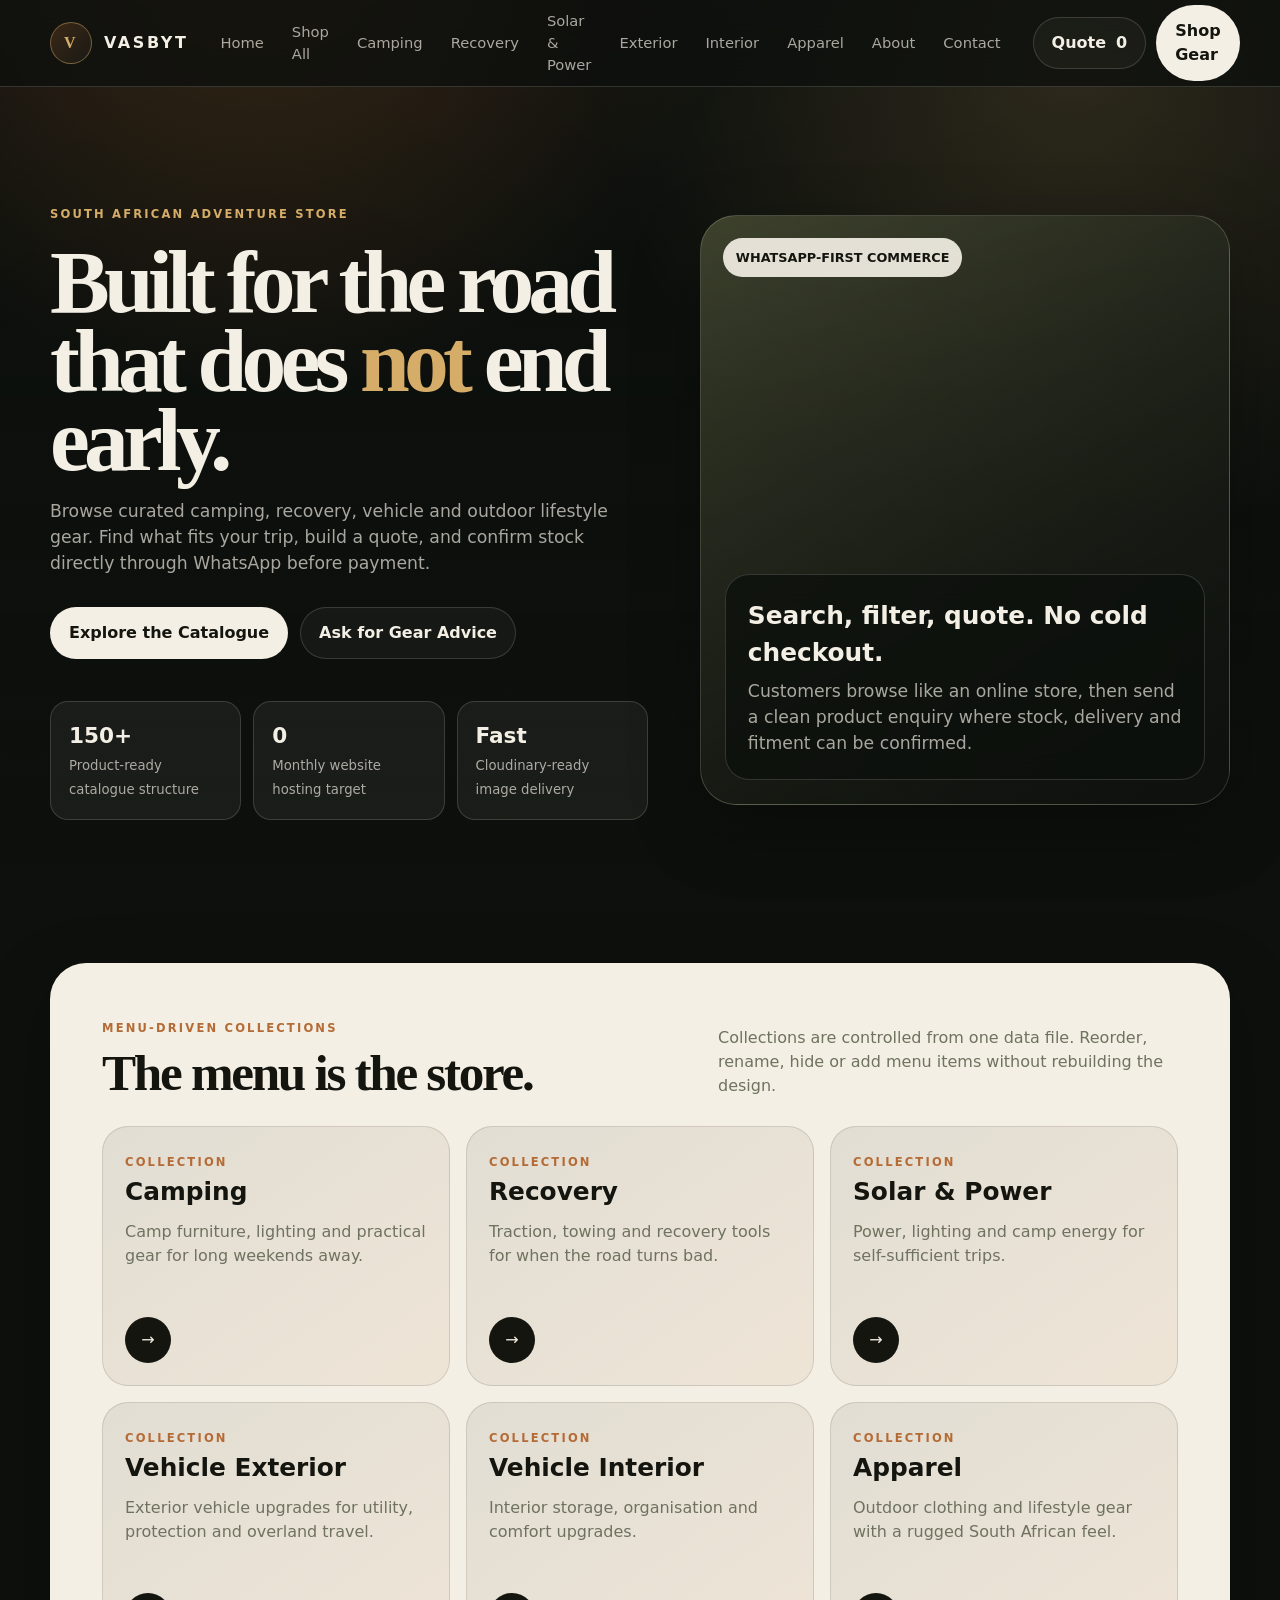
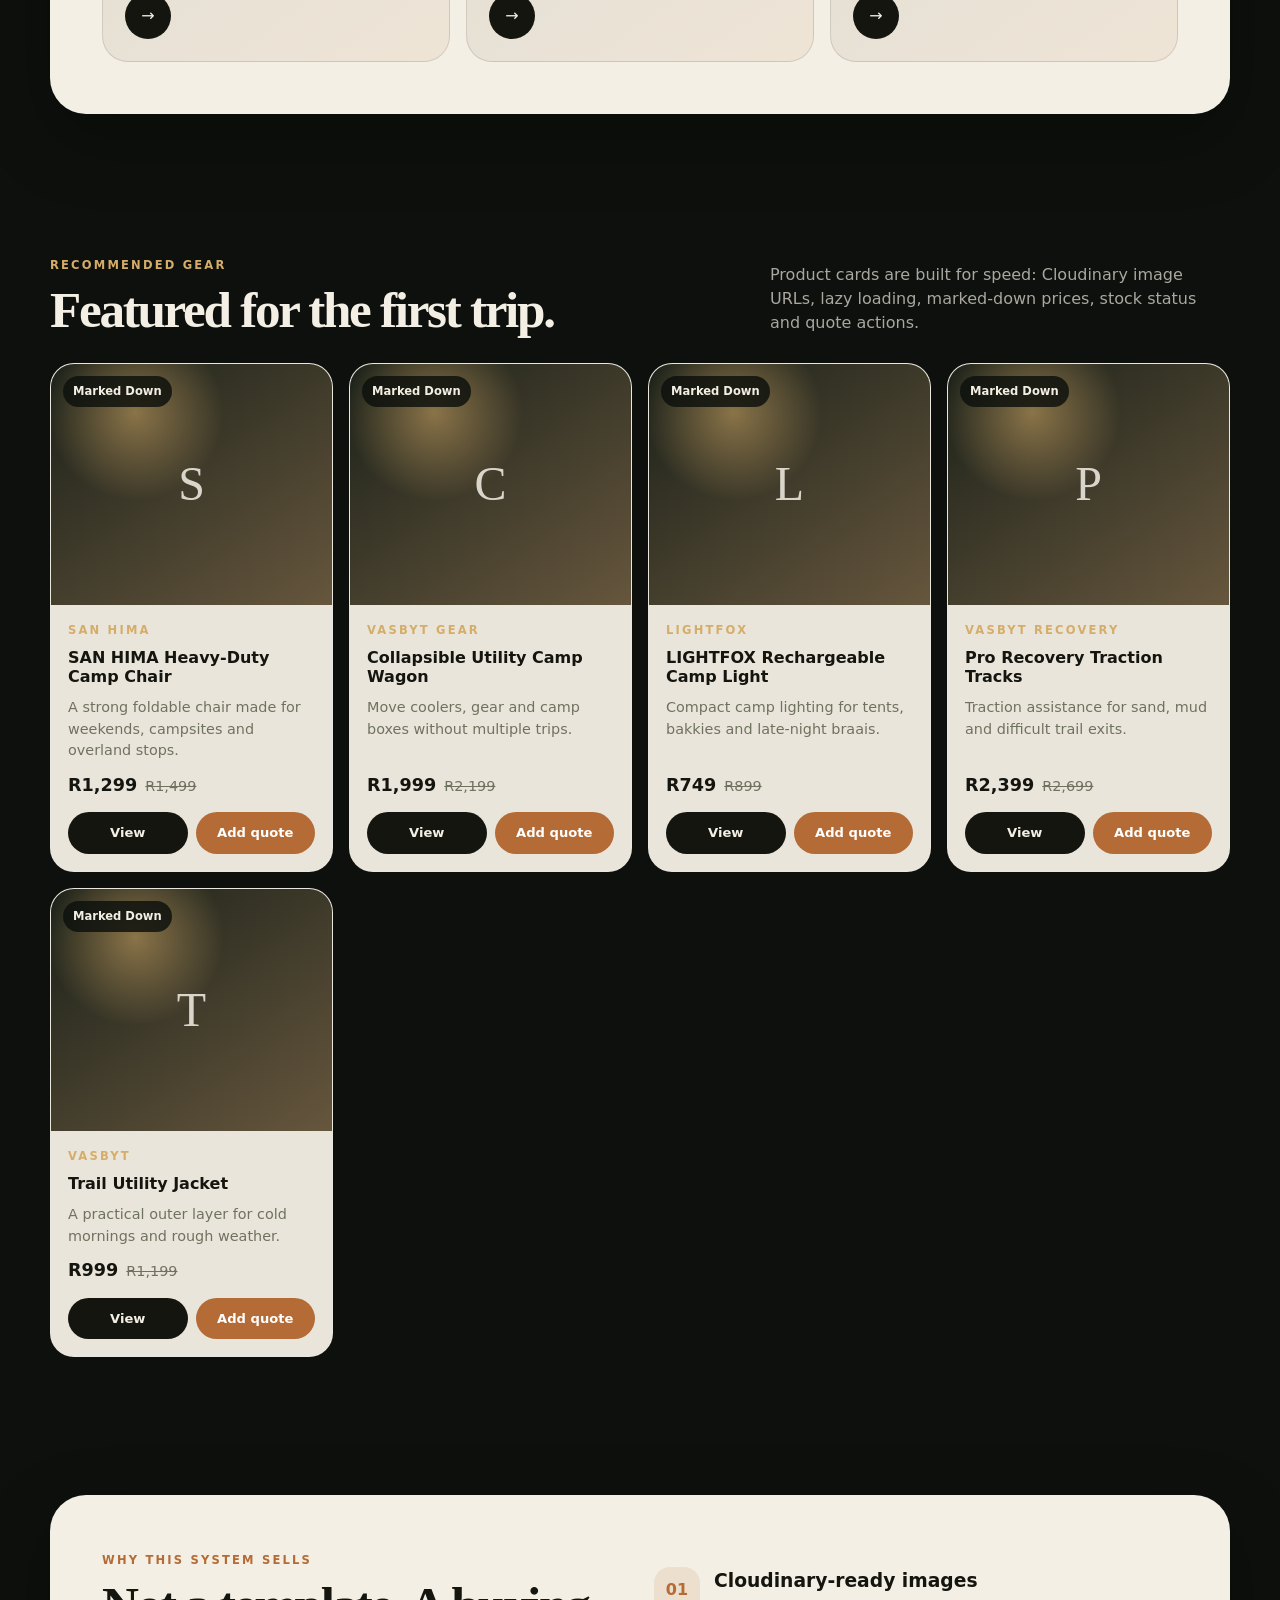
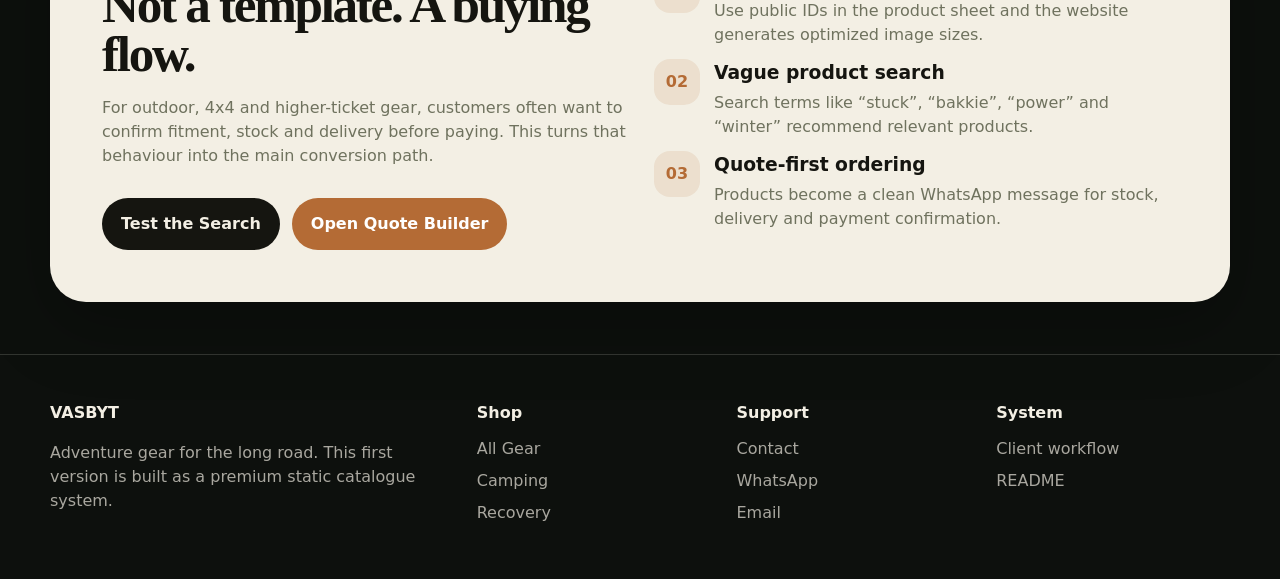
==== index.html @ 807853fa "Add files via upload" ====
<!doctype html>
<html lang="en">
<head>
  <meta charset="utf-8">
  <meta name="viewport" content="width=device-width, initial-scale=1">
  <title>VASBYT | Adventure Gear for the Long Road</title>
  <meta name="description" content="A premium WhatsApp-first outdoor and adventure product catalogue for camping, 4x4, recovery, power and apparel gear.">
  <link rel="preconnect" href="https://images.unsplash.com">
  <link rel="stylesheet" href="assets/css/styles.css">
  <script defer src="data/store-data.js"></script>
  <script defer src="assets/js/app.js"></script>
</head>
<body>
  <header class="site-header">
    <div class="container navbar">
      <a class="brand-lockup" href="index.html"><span class="brand-mark">V</span><span data-brand>VASBYT</span></a>
      <nav class="nav-links" data-nav></nav>
      <div class="header-actions">
        <button class="btn btn-ghost" data-open-quote>Quote <span data-quote-count>0</span></button>
        <a class="btn btn-primary" href="shop.html">Shop Gear</a>
        <button class="mobile-toggle" data-mobile-toggle>Menu</button>
      </div>
    </div>
  </header>

  <main>
    <section class="hero">
      <div class="container hero-grid">
        <div>
          <span class="eyebrow">South African Adventure Store</span>
          <h1>Built for the road that does <span>not</span> end early.</h1>
          <p>Browse curated camping, recovery, vehicle and outdoor lifestyle gear. Find what fits your trip, build a quote, and confirm stock directly through WhatsApp before payment.</p>
          <div class="hero-actions">
            <a class="btn btn-primary" href="shop.html">Explore the Catalogue</a>
            <a class="btn btn-ghost" data-whatsapp="Hi Vasbyt, I need help finding the right gear for my setup.">Ask for Gear Advice</a>
          </div>
          <div class="hero-stats">
            <div class="stat"><strong>150+</strong><span>Product-ready catalogue structure</span></div>
            <div class="stat"><strong>0</strong><span>Monthly website hosting target</span></div>
            <div class="stat"><strong>Fast</strong><span>Cloudinary-ready image delivery</span></div>
          </div>
        </div>
        <aside class="hero-card" aria-label="Outdoor brand feature card">
          <span class="floating-label">WHATSAPP-FIRST COMMERCE</span>
          <div class="hero-card-content">
            <h3>Search, filter, quote. No cold checkout.</h3>
            <p>Customers browse like an online store, then send a clean product enquiry where stock, delivery and fitment can be confirmed.</p>
          </div>
        </aside>
      </div>
    </section>

    <section class="section-tight">
      <div class="container panel">
        <div class="section-heading">
          <div>
            <span class="eyebrow">Menu-driven collections</span>
            <h2>The menu is the store.</h2>
          </div>
          <p>Collections are controlled from one data file. Reorder, rename, hide or add menu items without rebuilding the design.</p>
        </div>
        <div class="collection-grid" data-collections></div>
      </div>
    </section>

    <section class="section">
      <div class="container">
        <div class="section-heading">
          <div>
            <span class="eyebrow">Recommended Gear</span>
            <h2>Featured for the first trip.</h2>
          </div>
          <p>Product cards are built for speed: Cloudinary image URLs, lazy loading, marked-down prices, stock status and quote actions.</p>
        </div>
        <div class="product-grid" data-featured></div>
      </div>
    </section>

    <section class="section-tight">
      <div class="container panel">
        <div class="split">
          <div>
            <span class="eyebrow">Why this system sells</span>
            <div class="section-heading" style="display:block;margin-bottom:18px;">
              <h2>Not a template. A buying flow.</h2>
            </div>
            <p class="kicker">For outdoor, 4x4 and higher-ticket gear, customers often want to confirm fitment, stock and delivery before paying. This turns that behaviour into the main conversion path.</p>
            <div class="hero-actions">
              <a class="btn btn-dark" href="shop.html">Test the Search</a>
              <button class="btn btn-accent" data-open-quote>Open Quote Builder</button>
            </div>
          </div>
          <div class="feature-list">
            <div class="feature"><div class="feature-icon">01</div><div><h3>Cloudinary-ready images</h3><p>Use public IDs in the product sheet and the website generates optimized image sizes.</p></div></div>
            <div class="feature"><div class="feature-icon">02</div><div><h3>Vague product search</h3><p>Search terms like “stuck”, “bakkie”, “power” and “winter” recommend relevant products.</p></div></div>
            <div class="feature"><div class="feature-icon">03</div><div><h3>Quote-first ordering</h3><p>Products become a clean WhatsApp message for stock, delivery and payment confirmation.</p></div></div>
          </div>
        </div>
      </div>
    </section>
  </main>

  <footer class="footer">
    <div class="container footer-grid">
      <div><h4 data-brand>VASBYT</h4><p>Adventure gear for the long road. This first version is built as a premium static catalogue system.</p></div>
      <div><h4>Shop</h4><a href="shop.html">All Gear</a><a href="shop.html?collection=camping">Camping</a><a href="shop.html?collection=recovery">Recovery</a></div>
      <div><h4>Support</h4><a href="contact.html">Contact</a><a data-whatsapp="Hi Vasbyt, I need help with an order.">WhatsApp</a><a data-email>Email</a></div>
      <div><h4>System</h4><a href="docs/client-workflow.md">Client workflow</a><a href="README.md">README</a></div>
    </div>
  </footer>

  <aside class="drawer" data-drawer>
    <div class="drawer-panel">
      <div class="drawer-head"><h2>Quote Builder</h2><button class="drawer-close" data-close-quote>×</button></div>
      <p style="color: var(--muted);">Add products, then send one clean WhatsApp enquiry.</p>
      <div class="quote-items" data-quote-items></div>
      <a class="btn btn-dark" data-whatsapp-quote target="_blank" rel="noopener">Send WhatsApp Quote</a>
    </div>
  </aside>
</body>
</html>
---- assets/css/styles.css ----
:root {
  --bg: #0d100d;
  --bg-soft: #151913;
  --panel: #f3efe4;
  --panel-2: #e6ddcc;
  --ink: #151510;
  --muted: #6f725e;
  --line: rgba(243,239,228,.16);
  --line-dark: rgba(21,21,16,.12);
  --text: #f3efe4;
  --text-muted: rgba(243,239,228,.68);
  --accent: #b46b35;
  --accent-2: #d6ad68;
  --forest: #283326;
  --olive: #5d6242;
  --danger: #9b3f2d;
  --radius: 22px;
  --radius-sm: 14px;
  --shadow: 0 24px 70px rgba(0,0,0,.28);
  --max: 1180px;
  --sans: Inter, ui-sans-serif, system-ui, -apple-system, BlinkMacSystemFont, 'Segoe UI', sans-serif;
  --serif: Georgia, 'Times New Roman', serif;
}

* { box-sizing: border-box; }
html { scroll-behavior: smooth; }
body {
  margin: 0;
  background: var(--bg);
  color: var(--text);
  font-family: var(--sans);
  line-height: 1.5;
  overflow-x: hidden;
}
body::before {
  content: '';
  position: fixed;
  inset: 0;
  pointer-events: none;
  background:
    radial-gradient(circle at 20% -10%, rgba(180,107,53,.28), transparent 34%),
    radial-gradient(circle at 84% 8%, rgba(214,173,104,.16), transparent 35%),
    linear-gradient(180deg, rgba(13,16,13,.4), rgba(13,16,13,.92));
  z-index: -2;
}
body::after {
  content: '';
  position: fixed;
  inset: 0;
  pointer-events: none;
  opacity: .18;
  background-image: linear-gradient(rgba(255,255,255,.03) 1px, transparent 1px), linear-gradient(90deg, rgba(255,255,255,.03) 1px, transparent 1px);
  background-size: 42px 42px;
  z-index: -1;
}

a { color: inherit; text-decoration: none; }
img { max-width: 100%; display: block; }
button, input, select, textarea { font: inherit; }

.container { width: min(var(--max), calc(100% - 40px)); margin-inline: auto; }
.eyebrow { color: var(--accent-2); text-transform: uppercase; letter-spacing: .19em; font-size: .72rem; font-weight: 750; }
.kicker { color: var(--text-muted); max-width: 680px; }
.section { padding: 86px 0; }
.section-tight { padding: 52px 0; }

.site-header {
  position: sticky;
  top: 0;
  z-index: 80;
  backdrop-filter: blur(18px);
  background: rgba(13,16,13,.78);
  border-bottom: 1px solid var(--line);
}
.navbar { min-height: 76px; display: flex; align-items: center; justify-content: space-between; gap: 20px; }
.brand-lockup { display: flex; align-items: center; gap: 12px; font-weight: 900; letter-spacing: .16em; }
.brand-mark { width: 42px; height: 42px; border: 1px solid rgba(214,173,104,.45); border-radius: 50%; display: grid; place-items: center; color: var(--accent-2); background: linear-gradient(135deg, rgba(180,107,53,.25), rgba(243,239,228,.04)); font-family: var(--serif); }
.nav-links { display: flex; align-items: center; gap: 4px; }
.nav-links a { color: var(--text-muted); padding: 10px 12px; border-radius: 999px; font-size: .92rem; }
.nav-links a:hover, .nav-links a.active { color: var(--text); background: rgba(243,239,228,.08); }
.header-actions { display: flex; align-items: center; gap: 10px; }
.mobile-toggle { display: none; border: 1px solid var(--line); color: var(--text); background: transparent; border-radius: 12px; padding: 10px 12px; }

.btn { display: inline-flex; align-items: center; justify-content: center; gap: 10px; border: 1px solid transparent; border-radius: 999px; padding: 13px 18px; font-weight: 800; cursor: pointer; transition: transform .2s ease, background .2s ease, border-color .2s ease; }
.btn:hover { transform: translateY(-1px); }
.btn-primary { background: var(--panel); color: var(--ink); }
.btn-ghost { border-color: var(--line); color: var(--text); background: rgba(243,239,228,.04); }
.btn-accent { background: var(--accent); color: #fff; }
.btn-dark { background: var(--ink); color: var(--panel); }

.hero { min-height: calc(100vh - 76px); display: grid; align-items: center; padding: 74px 0 52px; }
.hero-grid { display: grid; grid-template-columns: minmax(0, 1.06fr) minmax(320px, .94fr); gap: 52px; align-items: center; }
.hero h1 { font-family: var(--serif); font-size: clamp(3.2rem, 7vw, 7.4rem); line-height: .88; letter-spacing: -.065em; margin: 18px 0 20px; max-width: 820px; }
.hero h1 span { color: var(--accent-2); }
.hero p { color: var(--text-muted); max-width: 620px; font-size: 1.08rem; }
.hero-actions { display: flex; flex-wrap: wrap; gap: 12px; margin-top: 30px; }
.hero-stats { display: grid; grid-template-columns: repeat(3, 1fr); gap: 12px; margin-top: 42px; max-width: 650px; }
.stat { border: 1px solid var(--line); border-radius: 18px; padding: 18px; background: rgba(243,239,228,.055); }
.stat strong { display: block; font-size: 1.35rem; }
.stat span { color: var(--text-muted); font-size: .83rem; }

.hero-card { position: relative; min-height: 590px; border-radius: 36px; overflow: hidden; border: 1px solid var(--line); box-shadow: var(--shadow); background: linear-gradient(135deg, rgba(93,98,66,.65), rgba(21,25,19,.85)); }
.hero-card::before { content: ''; position: absolute; inset: 0; background: linear-gradient(160deg, rgba(13,16,13,.1), rgba(13,16,13,.92)), url('https://images.unsplash.com/photo-1500530855697-b586d89ba3ee?auto=format&fit=crop&w=1400&q=80') center/cover; opacity: .9; }
.hero-card-content { position: absolute; inset: auto 24px 24px; background: rgba(13,16,13,.76); border: 1px solid var(--line); backdrop-filter: blur(14px); border-radius: 24px; padding: 22px; }
.hero-card-content h3 { margin: 0 0 8px; font-size: 1.55rem; }
.hero-card-content p { margin: 0; color: var(--text-muted); }
.floating-label { position: absolute; top: 22px; left: 22px; z-index: 1; background: rgba(243,239,228,.92); color: var(--ink); border-radius: 999px; padding: 10px 13px; font-size: .8rem; font-weight: 900; }

.panel { background: var(--panel); color: var(--ink); border-radius: 36px; padding: clamp(24px, 5vw, 52px); box-shadow: var(--shadow); }
.panel .eyebrow { color: var(--accent); }
.panel .kicker { color: var(--muted); }

.section-heading { display: flex; justify-content: space-between; gap: 30px; align-items: end; margin-bottom: 28px; }
.section-heading h2 { font-family: var(--serif); font-size: clamp(2.2rem, 4vw, 4.3rem); line-height: .95; letter-spacing: -.045em; margin: 10px 0 0; }
.section-heading p { margin: 0; max-width: 460px; color: var(--text-muted); }
.panel .section-heading p { color: var(--muted); }

.collection-grid { display: grid; grid-template-columns: repeat(3, 1fr); gap: 16px; }
.collection-card { min-height: 260px; position: relative; overflow: hidden; border-radius: 26px; border: 1px solid var(--line-dark); padding: 22px; display: flex; flex-direction: column; justify-content: space-between; background: linear-gradient(145deg, rgba(21,21,16,.08), rgba(180,107,53,.08)); }
.collection-card h3 { margin: 0; font-size: 1.55rem; }
.collection-card p { color: var(--muted); margin: 10px 0 0; }
.collection-card .arrow { width: 46px; height: 46px; display: grid; place-items: center; border-radius: 50%; background: var(--ink); color: var(--panel); }

.search-shell { border: 1px solid var(--line); border-radius: 32px; padding: 18px; background: rgba(243,239,228,.06); }
.search-row { display: grid; grid-template-columns: 1fr auto auto; gap: 12px; }
.search-input { width: 100%; border: 1px solid var(--line); background: rgba(13,16,13,.74); color: var(--text); border-radius: 18px; padding: 16px 18px; outline: none; }
.search-input::placeholder { color: rgba(243,239,228,.43); }
.filter-select { border: 1px solid var(--line); background: rgba(13,16,13,.74); color: var(--text); border-radius: 18px; padding: 0 16px; min-width: 170px; }
.search-meta { margin: 12px 4px 0; color: var(--text-muted); font-size: .92rem; }
.chip-row { display: flex; flex-wrap: wrap; gap: 8px; margin-top: 16px; }
.chip { border: 1px solid var(--line); background: rgba(243,239,228,.05); color: var(--text-muted); border-radius: 999px; padding: 9px 12px; cursor: pointer; }
.chip.active, .chip:hover { color: var(--text); background: rgba(180,107,53,.28); border-color: rgba(180,107,53,.5); }

.product-grid { display: grid; grid-template-columns: repeat(4, 1fr); gap: 16px; }
.product-card { background: rgba(243,239,228,.96); color: var(--ink); border-radius: 24px; overflow: hidden; display: flex; flex-direction: column; min-height: 100%; border: 1px solid rgba(255,255,255,.08); }
.product-media { aspect-ratio: 1 / .86; background: linear-gradient(135deg, #302d23, #8b7a54); position: relative; overflow: hidden; }
.product-media img { width: 100%; height: 100%; object-fit: cover; transition: transform .35s ease; }
.product-card:hover .product-media img { transform: scale(1.04); }
.placeholder-art { width: 100%; height: 100%; display: grid; place-items: center; background: radial-gradient(circle at 30% 20%, rgba(214,173,104,.55), transparent 32%), linear-gradient(145deg, #1b2119, #66563d); color: rgba(243,239,228,.86); font-family: var(--serif); font-size: 3rem; }
.badge { position: absolute; top: 12px; left: 12px; background: rgba(13,16,13,.83); color: var(--panel); border-radius: 999px; padding: 7px 10px; font-size: .72rem; font-weight: 850; }
.product-body { padding: 17px; display: flex; flex-direction: column; gap: 10px; flex: 1; }
.product-body h3 { margin: 0; font-size: 1rem; line-height: 1.18; }
.product-body p { margin: 0; color: var(--muted); font-size: .9rem; }
.price-row { display: flex; align-items: baseline; gap: 8px; margin-top: auto; }
.price { font-size: 1.1rem; font-weight: 900; }
.was { color: var(--muted); text-decoration: line-through; font-size: .9rem; }
.product-actions { display: grid; grid-template-columns: 1fr 1fr; gap: 8px; margin-top: 4px; }
.product-actions .btn { padding: 10px 11px; font-size: .82rem; }

.split { display: grid; grid-template-columns: 1fr 1fr; gap: 28px; align-items: center; }
.feature-list { display: grid; gap: 12px; }
.feature { display: grid; grid-template-columns: 46px 1fr; gap: 14px; align-items: start; }
.feature-icon { width: 46px; height: 46px; border-radius: 16px; display: grid; place-items: center; background: rgba(180,107,53,.12); color: var(--accent); font-weight: 900; }
.feature h3 { margin: 0 0 4px; }
.feature p { margin: 0; color: var(--muted); }

.page-hero { padding: 76px 0 36px; }
.page-hero h1 { font-family: var(--serif); font-size: clamp(3rem, 6vw, 6.4rem); line-height: .9; letter-spacing: -.055em; margin: 14px 0; }
.page-hero p { color: var(--text-muted); max-width: 720px; }

.contact-grid { display: grid; grid-template-columns: .9fr 1.1fr; gap: 18px; }
.contact-card { border: 1px solid var(--line-dark); border-radius: 24px; padding: 24px; background: rgba(21,21,16,.04); }
.form { display: grid; gap: 12px; }
.form input, .form textarea { width: 100%; border: 1px solid var(--line-dark); background: rgba(255,255,255,.4); border-radius: 16px; padding: 14px; color: var(--ink); outline: none; }
.form textarea { min-height: 150px; resize: vertical; }

.footer { padding: 46px 0; border-top: 1px solid var(--line); color: var(--text-muted); }
.footer-grid { display: grid; grid-template-columns: 1.2fr repeat(3, .7fr); gap: 26px; }
.footer h4 { color: var(--text); margin: 0 0 12px; }
.footer a { display: block; margin: 8px 0; color: var(--text-muted); }
.footer a:hover { color: var(--text); }

.drawer { position: fixed; inset: 0; background: rgba(0,0,0,.55); z-index: 120; display: none; }
.drawer.open { display: block; }
.drawer-panel { position: absolute; right: 0; top: 0; height: 100%; width: min(420px, 92vw); background: var(--panel); color: var(--ink); padding: 26px; overflow-y: auto; }
.drawer-head { display: flex; justify-content: space-between; align-items: center; gap: 16px; }
.drawer-close { border: 1px solid var(--line-dark); background: transparent; border-radius: 999px; width: 40px; height: 40px; cursor: pointer; }
.quote-items { display: grid; gap: 10px; margin: 20px 0; }
.quote-item { border: 1px solid var(--line-dark); border-radius: 16px; padding: 12px; display: flex; justify-content: space-between; gap: 12px; }
.quote-item button { border: none; background: transparent; color: var(--danger); cursor: pointer; }

.product-detail { display: grid; grid-template-columns: .9fr 1.1fr; gap: 28px; align-items: start; }
.product-detail-media { border-radius: 32px; overflow: hidden; background: linear-gradient(135deg, #1b2119, #8b7a54); min-height: 470px; }
.product-detail-media img, .product-detail-media .placeholder-art { width: 100%; height: 100%; min-height: 470px; object-fit: cover; }
.detail-box { background: var(--panel); color: var(--ink); border-radius: 32px; padding: 34px; }
.detail-box h1 { font-family: var(--serif); font-size: clamp(2.2rem, 4vw, 4.6rem); line-height: .95; letter-spacing: -.04em; margin: 8px 0 14px; }
.detail-box p { color: var(--muted); }
.detail-meta { display: grid; grid-template-columns: repeat(2, 1fr); gap: 10px; margin: 20px 0; }
.meta-card { border: 1px solid var(--line-dark); border-radius: 16px; padding: 14px; }
.meta-card span { display: block; color: var(--muted); font-size: .78rem; text-transform: uppercase; letter-spacing: .12em; }
.meta-card strong { display: block; margin-top: 3px; }

.empty-state { border: 1px solid var(--line); border-radius: 24px; padding: 28px; text-align: center; color: var(--text-muted); background: rgba(243,239,228,.05); }

@media (max-width: 980px) {
  .hero-grid, .split, .contact-grid, .product-detail { grid-template-columns: 1fr; }
  .hero-card { min-height: 420px; }
  .collection-grid { grid-template-columns: repeat(2, 1fr); }
  .product-grid { grid-template-columns: repeat(3, 1fr); }
  .nav-links { display: none; position: absolute; top: 76px; left: 0; right: 0; padding: 16px 20px 22px; background: rgba(13,16,13,.96); border-bottom: 1px solid var(--line); flex-direction: column; align-items: stretch; }
  .nav-links.open { display: flex; }
  .mobile-toggle { display: inline-flex; }
  .footer-grid { grid-template-columns: 1fr 1fr; }
}

@media (max-width: 680px) {
  .container { width: min(100% - 28px, var(--max)); }
  .section { padding: 56px 0; }
  .hero { padding-top: 42px; }
  .hero h1 { font-size: clamp(3.2rem, 17vw, 5rem); }
  .hero-stats { grid-template-columns: 1fr; }
  .collection-grid, .product-grid { grid-template-columns: 1fr; }
  .search-row { grid-template-columns: 1fr; }
  .filter-select { min-height: 52px; }
  .section-heading { display: block; }
  .footer-grid { grid-template-columns: 1fr; }
  .header-actions .btn { display: none; }
  .product-actions { grid-template-columns: 1fr; }
  .detail-meta { grid-template-columns: 1fr; }
}
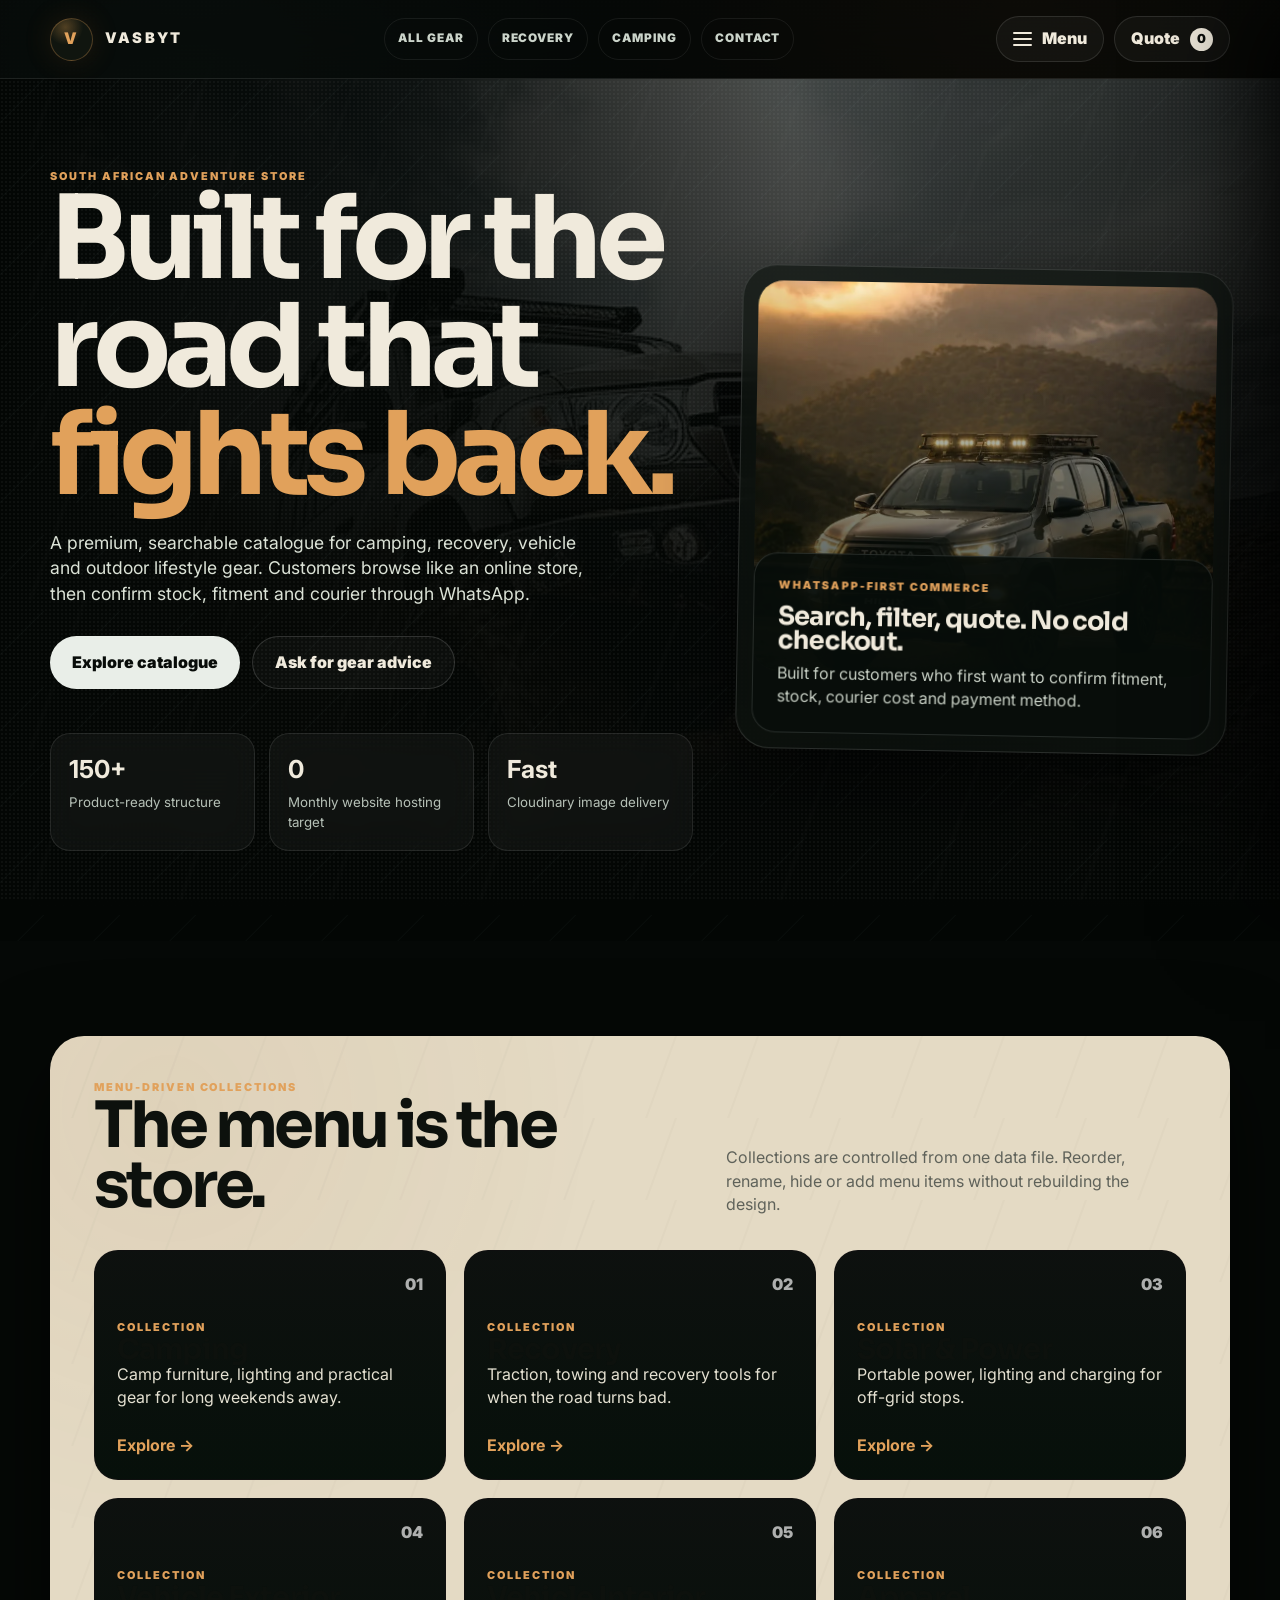
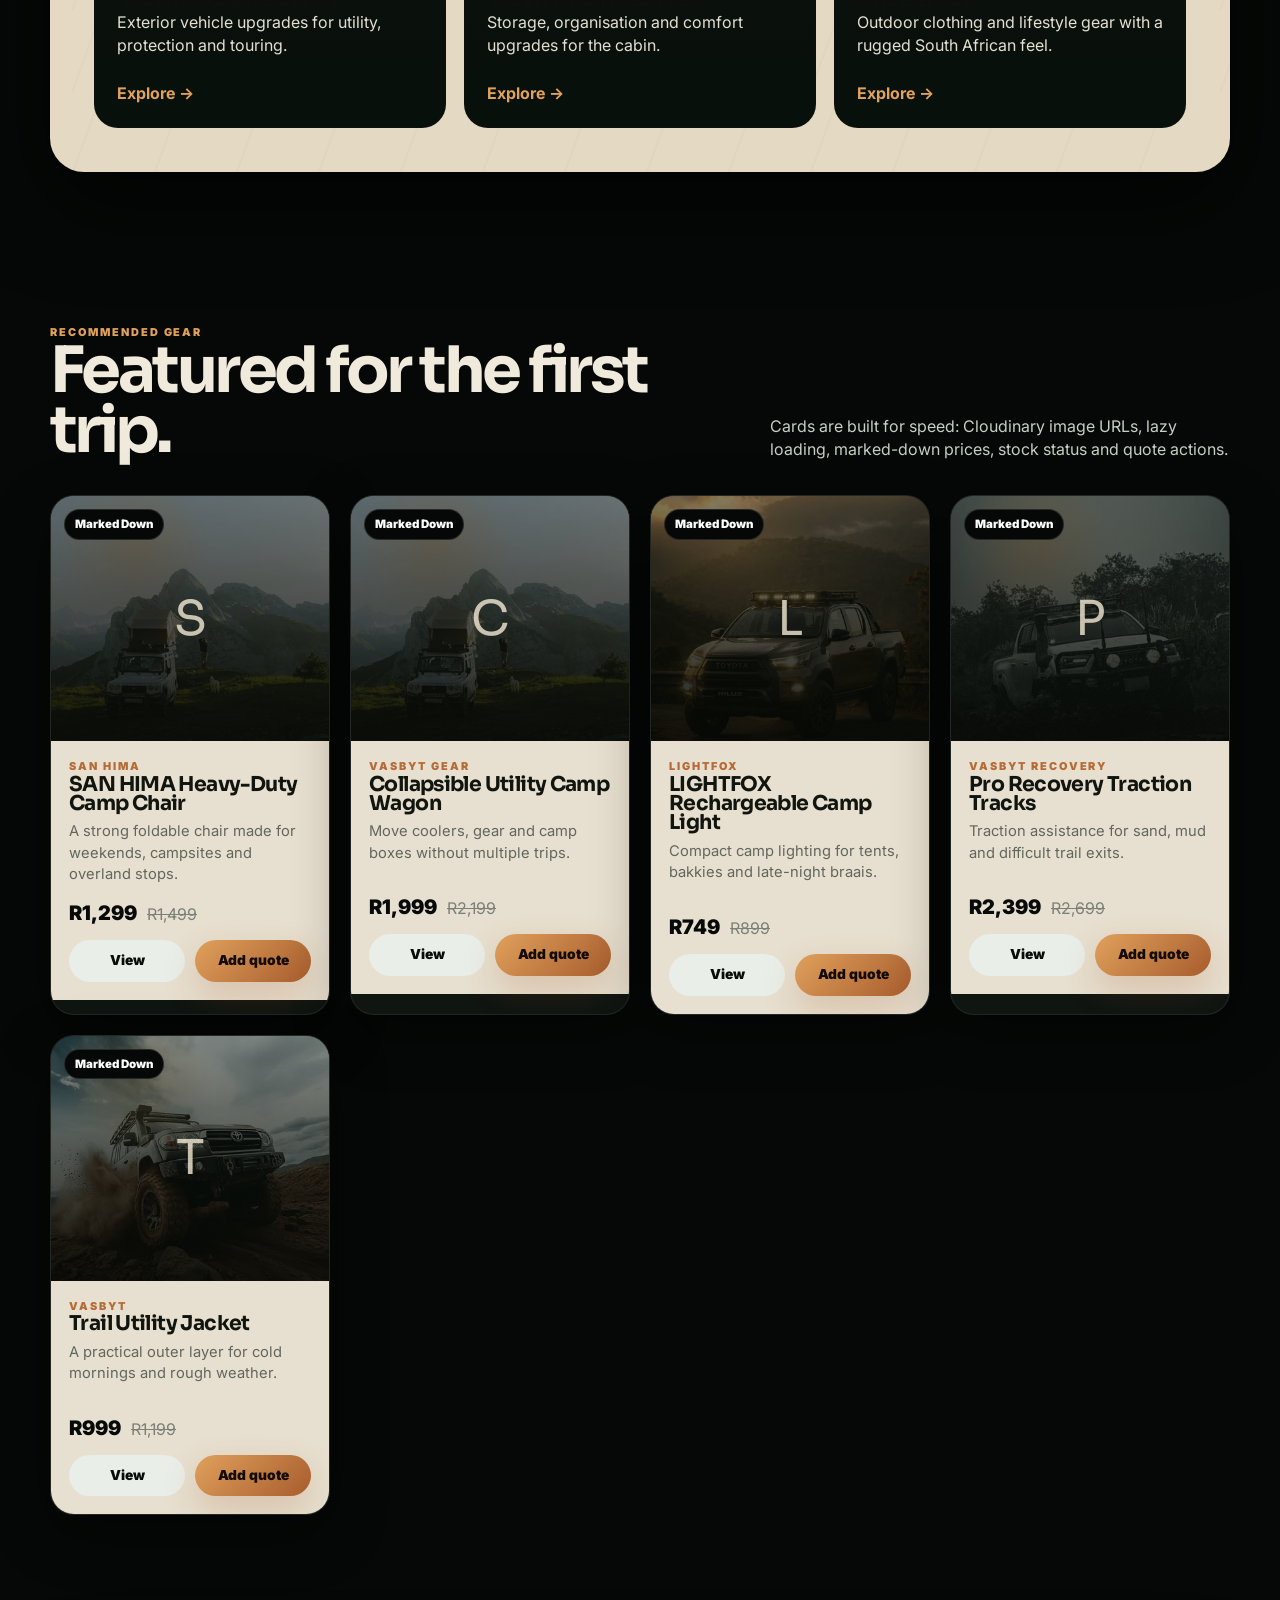
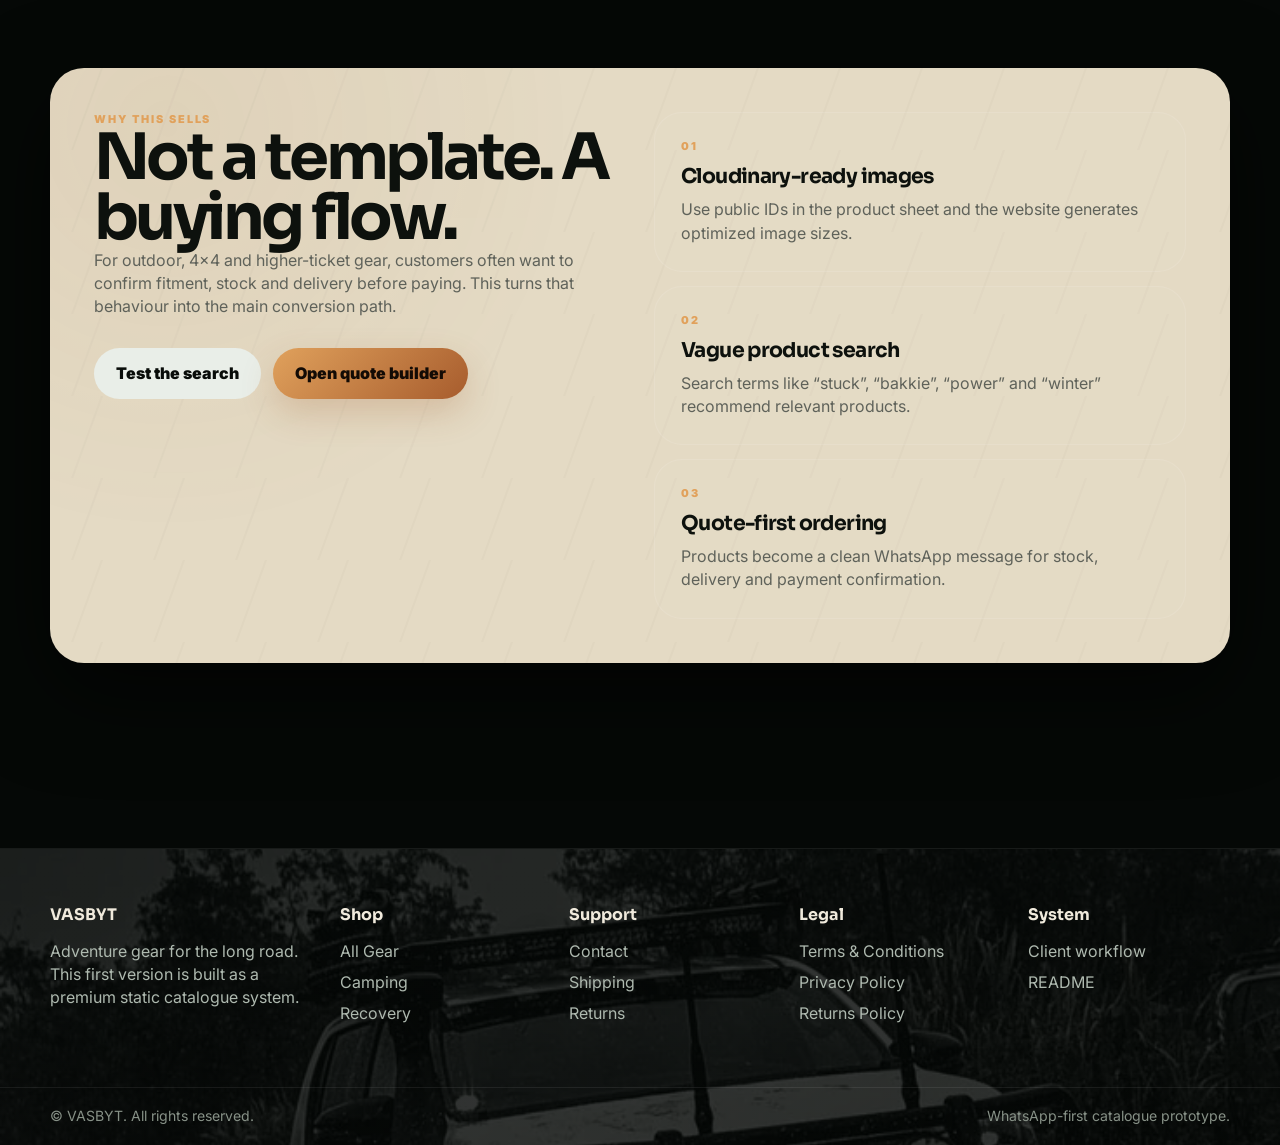
==== commit a9a879b7: "Add files via upload" ====
--- a/index.html
+++ b/index.html
@@ -1,121 +1,62 @@
 <!doctype html>
 <html lang="en">
 <head>
-  <meta charset="utf-8">
-  <meta name="viewport" content="width=device-width, initial-scale=1">
-  <title>VASBYT | Adventure Gear for the Long Road</title>
-  <meta name="description" content="A premium WhatsApp-first outdoor and adventure product catalogue for camping, 4x4, recovery, power and apparel gear.">
-  <link rel="preconnect" href="https://images.unsplash.com">
+  <meta charset="utf-8"><meta name="viewport" content="width=device-width, initial-scale=1">
+  <title>VASBYT | Premium Outdoor & 4x4 Gear</title>
+  <meta name="description" content="Premium WhatsApp-first outdoor and 4x4 product catalogue for Vasbyt.">
   <link rel="stylesheet" href="assets/css/styles.css">
-  <script defer src="data/store-data.js"></script>
-  <script defer src="assets/js/app.js"></script>
 </head>
 <body>
-  <header class="site-header">
-    <div class="container navbar">
-      <a class="brand-lockup" href="index.html"><span class="brand-mark">V</span><span data-brand>VASBYT</span></a>
-      <nav class="nav-links" data-nav></nav>
-      <div class="header-actions">
-        <button class="btn btn-ghost" data-open-quote>Quote <span data-quote-count>0</span></button>
-        <a class="btn btn-primary" href="shop.html">Shop Gear</a>
-        <button class="mobile-toggle" data-mobile-toggle>Menu</button>
-      </div>
+  <header class="topbar">
+    <div class="container nav-shell">
+      <a class="brand" href="index.html"><span class="brand-mark">V</span><span>VASBYT</span></a>
+      <nav class="top-mini" aria-label="Quick links"><a href="shop.html">All Gear</a><a href="shop.html?collection=recovery">Recovery</a><a href="shop.html?collection=camping">Camping</a><a href="contact.html">Contact</a></nav>
+      <div class="nav-actions"><button class="menu-trigger" data-menu-toggle aria-expanded="false"><span class="hamb"><i></i><i></i><i></i></span> Menu</button><button class="quote-pill" data-open-quote>Quote <span class="quote-dot" data-quote-count>0</span></button></div>
     </div>
   </header>
+  <div class="menu-overlay"></div><aside class="menu-drawer" data-menu-drawer></aside><div class="quote-modal" data-quote-modal></div>
 
   <main>
     <section class="hero">
-      <div class="container hero-grid">
-        <div>
-          <span class="eyebrow">South African Adventure Store</span>
-          <h1>Built for the road that does <span>not</span> end early.</h1>
-          <p>Browse curated camping, recovery, vehicle and outdoor lifestyle gear. Find what fits your trip, build a quote, and confirm stock directly through WhatsApp before payment.</p>
-          <div class="hero-actions">
-            <a class="btn btn-primary" href="shop.html">Explore the Catalogue</a>
-            <a class="btn btn-ghost" data-whatsapp="Hi Vasbyt, I need help finding the right gear for my setup.">Ask for Gear Advice</a>
-          </div>
-          <div class="hero-stats">
-            <div class="stat"><strong>150+</strong><span>Product-ready catalogue structure</span></div>
-            <div class="stat"><strong>0</strong><span>Monthly website hosting target</span></div>
-            <div class="stat"><strong>Fast</strong><span>Cloudinary-ready image delivery</span></div>
-          </div>
+      <div class="hero-bg" data-hero-bg></div>
+      <div class="container hero-inner">
+        <div class="hero-copy">
+          <span class="micro">South African adventure store</span>
+          <h1>Built for the road that <span class="accent">fights back.</span></h1>
+          <p class="lead">A premium, searchable catalogue for camping, recovery, vehicle and outdoor lifestyle gear. Customers browse like an online store, then confirm stock, fitment and courier through WhatsApp.</p>
+          <div class="hero-actions"><a class="btn btn-steel" href="shop.html">Explore catalogue</a><a class="btn btn-ghost" href="contact.html">Ask for gear advice</a></div>
+          <div class="stat-row"><div class="stat"><b>150+</b><small>Product-ready structure</small></div><div class="stat"><b>0</b><small>Monthly website hosting target</small></div><div class="stat"><b>Fast</b><small>Cloudinary image delivery</small></div></div>
         </div>
-        <aside class="hero-card" aria-label="Outdoor brand feature card">
-          <span class="floating-label">WHATSAPP-FIRST COMMERCE</span>
-          <div class="hero-card-content">
-            <h3>Search, filter, quote. No cold checkout.</h3>
-            <p>Customers browse like an online store, then send a clean product enquiry where stock, delivery and fitment can be confirmed.</p>
-          </div>
-        </aside>
-      </div>
-    </section>
-
-    <section class="section-tight">
-      <div class="container panel">
-        <div class="section-heading">
-          <div>
-            <span class="eyebrow">Menu-driven collections</span>
-            <h2>The menu is the store.</h2>
-          </div>
-          <p>Collections are controlled from one data file. Reorder, rename, hide or add menu items without rebuilding the design.</p>
+        <div class="tech-card">
+          <div class="tech-image" data-alt-bg><span class="scanner"></span></div>
+          <div class="tech-panel"><span class="micro">WhatsApp-first commerce</span><h3>Search, filter, quote. No cold checkout.</h3><p>Built for customers who first want to confirm fitment, stock, courier cost and payment method.</p></div>
         </div>
-        <div class="collection-grid" data-collections></div>
       </div>
     </section>
 
     <section class="section">
+      <div class="container surface">
+        <div class="split-head"><div><span class="micro">Menu-driven collections</span><h2>The menu is the store.</h2></div><p>Collections are controlled from one data file. Reorder, rename, hide or add menu items without rebuilding the design.</p></div>
+        <div class="terrain-grid" data-collections></div>
+      </div>
+    </section>
+
+    <section class="section tight">
       <div class="container">
-        <div class="section-heading">
-          <div>
-            <span class="eyebrow">Recommended Gear</span>
-            <h2>Featured for the first trip.</h2>
-          </div>
-          <p>Product cards are built for speed: Cloudinary image URLs, lazy loading, marked-down prices, stock status and quote actions.</p>
-        </div>
+        <div class="split-head"><div><span class="micro">Recommended gear</span><h2>Featured for the first trip.</h2></div><p>Cards are built for speed: Cloudinary image URLs, lazy loading, marked-down prices, stock status and quote actions.</p></div>
         <div class="product-grid" data-featured></div>
       </div>
     </section>
 
-    <section class="section-tight">
-      <div class="container panel">
-        <div class="split">
-          <div>
-            <span class="eyebrow">Why this system sells</span>
-            <div class="section-heading" style="display:block;margin-bottom:18px;">
-              <h2>Not a template. A buying flow.</h2>
-            </div>
-            <p class="kicker">For outdoor, 4x4 and higher-ticket gear, customers often want to confirm fitment, stock and delivery before paying. This turns that behaviour into the main conversion path.</p>
-            <div class="hero-actions">
-              <a class="btn btn-dark" href="shop.html">Test the Search</a>
-              <button class="btn btn-accent" data-open-quote>Open Quote Builder</button>
-            </div>
-          </div>
-          <div class="feature-list">
-            <div class="feature"><div class="feature-icon">01</div><div><h3>Cloudinary-ready images</h3><p>Use public IDs in the product sheet and the website generates optimized image sizes.</p></div></div>
-            <div class="feature"><div class="feature-icon">02</div><div><h3>Vague product search</h3><p>Search terms like “stuck”, “bakkie”, “power” and “winter” recommend relevant products.</p></div></div>
-            <div class="feature"><div class="feature-icon">03</div><div><h3>Quote-first ordering</h3><p>Products become a clean WhatsApp message for stock, delivery and payment confirmation.</p></div></div>
-          </div>
-        </div>
+    <section class="section">
+      <div class="container surface grid-2">
+        <div><span class="micro">Why this sells</span><h2>Not a template. A buying flow.</h2><p>For outdoor, 4x4 and higher-ticket gear, customers often want to confirm fitment, stock and delivery before paying. This turns that behaviour into the main conversion path.</p><div class="hero-actions"><a class="btn btn-steel" href="shop.html">Test the search</a><button class="btn btn-copper" data-open-quote>Open quote builder</button></div></div>
+        <div class="grid-1"><div class="info-card"><span class="micro">01</span><h3>Cloudinary-ready images</h3><p>Use public IDs in the product sheet and the website generates optimized image sizes.</p></div><div class="info-card"><span class="micro">02</span><h3>Vague product search</h3><p>Search terms like “stuck”, “bakkie”, “power” and “winter” recommend relevant products.</p></div><div class="info-card"><span class="micro">03</span><h3>Quote-first ordering</h3><p>Products become a clean WhatsApp message for stock, delivery and payment confirmation.</p></div></div>
       </div>
     </section>
   </main>
 
-  <footer class="footer">
-    <div class="container footer-grid">
-      <div><h4 data-brand>VASBYT</h4><p>Adventure gear for the long road. This first version is built as a premium static catalogue system.</p></div>
-      <div><h4>Shop</h4><a href="shop.html">All Gear</a><a href="shop.html?collection=camping">Camping</a><a href="shop.html?collection=recovery">Recovery</a></div>
-      <div><h4>Support</h4><a href="contact.html">Contact</a><a data-whatsapp="Hi Vasbyt, I need help with an order.">WhatsApp</a><a data-email>Email</a></div>
-      <div><h4>System</h4><a href="docs/client-workflow.md">Client workflow</a><a href="README.md">README</a></div>
-    </div>
-  </footer>
-
-  <aside class="drawer" data-drawer>
-    <div class="drawer-panel">
-      <div class="drawer-head"><h2>Quote Builder</h2><button class="drawer-close" data-close-quote>×</button></div>
-      <p style="color: var(--muted);">Add products, then send one clean WhatsApp enquiry.</p>
-      <div class="quote-items" data-quote-items></div>
-      <a class="btn btn-dark" data-whatsapp-quote target="_blank" rel="noopener">Send WhatsApp Quote</a>
-    </div>
-  </aside>
+  <footer class="footer"><div class="footer-bg" data-footer-bg></div><div class="container footer-inner"><div><h4>VASBYT</h4><p>Adventure gear for the long road. This first version is built as a premium static catalogue system.</p></div><div><h4>Shop</h4><a href="shop.html">All Gear</a><a href="shop.html?collection=camping">Camping</a><a href="shop.html?collection=recovery">Recovery</a></div><div><h4>Support</h4><a href="contact.html">Contact</a><a href="contact.html#shipping">Shipping</a><a href="terms.html">Returns</a></div><div><h4>Legal</h4><a href="terms.html">Terms & Conditions</a><a href="terms.html#privacy">Privacy Policy</a><a href="terms.html#returns">Returns Policy</a></div><div><h4>System</h4><a href="docs/client-workflow.md">Client workflow</a><a href="README.md">README</a></div></div><div class="copyright"><div class="container"><span>© VASBYT. All rights reserved.</span><span>WhatsApp-first catalogue prototype.</span></div></div></footer>
+  <script src="data/store-data.js"></script><script src="assets/js/app.js"></script>
 </body>
 </html>
--- a/assets/css/styles.css
+++ b/assets/css/styles.css
@@ -1,220 +1,37 @@
-:root {
-  --bg: #0d100d;
-  --bg-soft: #151913;
-  --panel: #f3efe4;
-  --panel-2: #e6ddcc;
-  --ink: #151510;
-  --muted: #6f725e;
-  --line: rgba(243,239,228,.16);
-  --line-dark: rgba(21,21,16,.12);
-  --text: #f3efe4;
-  --text-muted: rgba(243,239,228,.68);
-  --accent: #b46b35;
-  --accent-2: #d6ad68;
-  --forest: #283326;
-  --olive: #5d6242;
-  --danger: #9b3f2d;
-  --radius: 22px;
-  --radius-sm: 14px;
-  --shadow: 0 24px 70px rgba(0,0,0,.28);
-  --max: 1180px;
-  --sans: Inter, ui-sans-serif, system-ui, -apple-system, BlinkMacSystemFont, 'Segoe UI', sans-serif;
-  --serif: Georgia, 'Times New Roman', serif;
+@import url('https://fonts.googleapis.com/css2?family=Inter:wght@500;600;700;800;900&family=Sora:wght@600;700;800&display=swap');
+
+:root{
+  --bg:#050806; --bg2:#0a0f0d; --panel:#101712cc; --panel2:#151d18;
+  --cream:#f0eadc; --muted:#9ca89d; --line:#ffffff18;
+  --copper:#c17135; --copper2:#e1a15b; --olive:#66715a; --steel:#91a9a8; --sand:#d8c5a1;
+  --radius:26px; --shadow:0 30px 90px #0009;
+  --max:1180px;
 }
+*{box-sizing:border-box} html{scroll-behavior:smooth} body{margin:0;background:var(--bg);color:var(--cream);font-family:Inter,system-ui,sans-serif;line-height:1.45;overflow-x:hidden}
+body:before{content:"";position:fixed;inset:0;pointer-events:none;z-index:-3;background:
+  radial-gradient(circle at 15% 10%,#28423999,transparent 35%),
+  radial-gradient(circle at 80% 0%,#71421d66,transparent 32%),
+  linear-gradient(180deg,#0c100e,#030604 70%)}
+body:after{content:"";position:fixed;inset:0;pointer-events:none;z-index:-2;opacity:.18;background-image:linear-gradient(110deg,transparent 0 40%,#ffffff08 41% 42%,transparent 43% 100%),radial-gradient(#ffffff35 1px,transparent 1px);background-size:150px 150px,4px 4px;mix-blend-mode:screen}
+a{color:inherit;text-decoration:none} img{max-width:100%;display:block} button,input,select{font:inherit}.container{width:min(var(--max),calc(100% - 40px));margin-inline:auto}.section{padding:95px 0}.tight{padding:58px 0}.micro{display:block;font-size:.68rem;text-transform:uppercase;letter-spacing:.18em;color:var(--copper2);font-weight:900}.muted{color:var(--muted)}
+h1,h2,h3{font-family:Sora,Inter,sans-serif;line-height:.94;margin:0;letter-spacing:-.055em} h1{font-size:clamp(3.6rem,9vw,8.8rem)} h2{font-size:clamp(2.15rem,5vw,5rem)} h3{font-size:1.28rem;letter-spacing:-.03em} p{color:#c7cfc4;margin:0}.lead{font-size:1.1rem;max-width:650px;color:#dbe2d6}.grid-2{display:grid;grid-template-columns:1fr 1fr;gap:28px}.grid-3{display:grid;grid-template-columns:repeat(3,1fr);gap:20px}.grid-1{display:grid;gap:14px}.split-head{display:flex;justify-content:space-between;gap:26px;align-items:end;margin-bottom:34px}.split-head p{max-width:460px}
 
-* { box-sizing: border-box; }
-html { scroll-behavior: smooth; }
-body {
-  margin: 0;
-  background: var(--bg);
-  color: var(--text);
-  font-family: var(--sans);
-  line-height: 1.5;
-  overflow-x: hidden;
-}
-body::before {
-  content: '';
-  position: fixed;
-  inset: 0;
-  pointer-events: none;
-  background:
-    radial-gradient(circle at 20% -10%, rgba(180,107,53,.28), transparent 34%),
-    radial-gradient(circle at 84% 8%, rgba(214,173,104,.16), transparent 35%),
-    linear-gradient(180deg, rgba(13,16,13,.4), rgba(13,16,13,.92));
-  z-index: -2;
-}
-body::after {
-  content: '';
-  position: fixed;
-  inset: 0;
-  pointer-events: none;
-  opacity: .18;
-  background-image: linear-gradient(rgba(255,255,255,.03) 1px, transparent 1px), linear-gradient(90deg, rgba(255,255,255,.03) 1px, transparent 1px);
-  background-size: 42px 42px;
-  z-index: -1;
-}
+.topbar{position:sticky;top:0;z-index:50;background:#030604cc;backdrop-filter:blur(22px);border-bottom:1px solid var(--line)}.nav-shell{height:78px;display:flex;align-items:center;justify-content:space-between;gap:18px}.brand{display:flex;align-items:center;gap:12px;font-weight:900;letter-spacing:.14em}.brand-mark{width:43px;height:43px;border-radius:50%;display:grid;place-items:center;color:var(--copper2);background:radial-gradient(circle at 35% 20%,#d3964a55,transparent 42%),#10150f;border:1px solid #d89a5450;box-shadow:0 0 30px #cc793322}.brand span:last-child{font-size:.92rem}.nav-actions{display:flex;align-items:center;gap:10px}.menu-trigger,.quote-pill{height:46px;border-radius:999px;border:1px solid #ffffff1c;background:#ffffff0a;color:var(--cream);padding:0 16px;font-weight:900;display:inline-flex;align-items:center;gap:10px;cursor:pointer}.menu-trigger:hover,.quote-pill:hover{border-color:#d9904d99;background:#d9904d14}.hamb{width:19px;display:grid;gap:4px}.hamb i{height:2px;background:var(--cream);border-radius:99px}.quote-dot{min-width:23px;height:23px;border-radius:50%;display:grid;place-items:center;background:var(--cream);color:#0b0e0b;font-size:.78rem}.top-mini{display:flex;gap:10px}.top-mini a{font-size:.74rem;font-weight:900;text-transform:uppercase;letter-spacing:.08em;padding:11px 13px;border-radius:999px;border:1px solid #ffffff12;color:#cbd4ca}.top-mini a:hover{background:#ffffff12;color:white}@media(max-width:820px){.top-mini{display:none}.nav-shell{height:68px}.container{width:min(var(--max),calc(100% - 28px))}}
 
-a { color: inherit; text-decoration: none; }
-img { max-width: 100%; display: block; }
-button, input, select, textarea { font: inherit; }
+.menu-overlay,.quote-modal{display:none}.menu-open .menu-overlay{display:block;position:fixed;inset:0;background:#0009;z-index:80}.menu-drawer{position:fixed;top:0;right:0;width:min(500px,92vw);height:100vh;background:#0a0f0d;z-index:90;transform:translateX(105%);transition:.38s cubic-bezier(.2,.8,.2,1);padding:24px;overflow:auto;border-left:1px solid #ffffff18;box-shadow:-40px 0 100px #000}.menu-open .menu-drawer{transform:translateX(0)}.drawer-head{display:flex;align-items:flex-start;justify-content:space-between;gap:20px;margin-bottom:22px}.drawer-head h2{font-size:2.2rem}.icon-close{width:44px;height:44px;border-radius:50%;border:1px solid #ffffff22;background:#ffffff0a;color:var(--cream);font-size:1.6rem;cursor:pointer}.drawer-core{display:grid;grid-template-columns:repeat(2,1fr);gap:10px;margin-bottom:16px}.drawer-core a{padding:14px 15px;border:1px solid #ffffff16;border-radius:16px;background:#ffffff07;font-weight:900}.drawer-core a:hover{border-color:#d68a42;background:#d68a4215}.drawer-core--stacked{grid-template-columns:1fr}.accordion{border:1px solid #ffffff16;border-radius:21px;background:#ffffff07;margin:12px 0;overflow:hidden}.accordion summary{cursor:pointer;list-style:none;padding:18px 18px;font-weight:900;display:flex;justify-content:space-between}.drawer-collections{display:grid;gap:10px;padding:0 12px 14px}.drawer-collection{display:grid;grid-template-columns:74px 1fr auto;gap:14px;align-items:center;padding:9px;border-radius:18px;background:#0d130f;border:1px solid #ffffff12}.drawer-collection__image{height:72px;border-radius:14px;background-size:cover;background-position:center;filter:saturate(.95) contrast(1.04)}.drawer-collection small{display:block;color:var(--muted);line-height:1.2;margin-top:4px}.drawer-collection i{font-style:normal;color:var(--copper2);font-weight:900}
 
-.container { width: min(var(--max), calc(100% - 40px)); margin-inline: auto; }
-.eyebrow { color: var(--accent-2); text-transform: uppercase; letter-spacing: .19em; font-size: .72rem; font-weight: 750; }
-.kicker { color: var(--text-muted); max-width: 680px; }
-.section { padding: 86px 0; }
-.section-tight { padding: 52px 0; }
+.hero{min-height:calc(100vh - 78px);display:grid;align-items:center;position:relative;overflow:hidden}.hero-bg{position:absolute;inset:0;background-size:cover;background-position:center;z-index:-3;filter:saturate(.85) contrast(1.04)}.hero:before{content:"";position:absolute;inset:0;z-index:-2;background:linear-gradient(90deg,#030604 0%,#030604df 34%,#0306048f 62%,#030604cc),linear-gradient(180deg,#03060455,#030604 96%)}.hero:after{content:"";position:absolute;inset:0;z-index:-1;opacity:.35;background:linear-gradient(135deg,transparent 0 28%,#a9c9c918 28.5% 29%,transparent 29.5% 100%);background-size:76px 76px}.hero-inner{display:grid;grid-template-columns:1.02fr .78fr;gap:46px;align-items:center;padding:90px 0}.hero-copy h1 .accent{color:var(--copper2)}.hero-copy p{max-width:560px;margin-top:20px}.hero-actions{display:flex;gap:12px;flex-wrap:wrap;margin-top:30px}.btn{display:inline-flex;justify-content:center;align-items:center;gap:10px;border:0;cursor:pointer;border-radius:999px;padding:14px 22px;font-weight:900;transition:.2s}.btn-copper{background:linear-gradient(135deg,#e0a15c,#a75c2d);color:#130b05;box-shadow:0 14px 34px #9e572438}.btn-steel{background:#e9eee8;color:#080c09}.btn-ghost{border:1px solid #ffffff25;background:#ffffff08;color:var(--cream)}.btn:hover{transform:translateY(-2px)}.btn-wide{width:100%;margin-top:10px}.stat-row{display:grid;grid-template-columns:repeat(3,1fr);gap:14px;margin-top:44px}.stat{padding:18px;border-radius:20px;border:1px solid #ffffff18;background:#ffffff0a;backdrop-filter:blur(14px)}.stat b{font-size:1.55rem}.stat small{display:block;color:#b6c1b7;margin-top:5px}.tech-card{border:1px solid #ffffff22;border-radius:34px;background:#0c120eaa;backdrop-filter:blur(18px);padding:15px;box-shadow:var(--shadow);transform:rotate(1deg)}.tech-image{height:390px;border-radius:25px;background-size:cover;background-position:center;position:relative;overflow:hidden}.tech-image:before{content:"";position:absolute;inset:0;background:linear-gradient(180deg,transparent,#06100bdc)}.tech-panel{margin-top:-118px;position:relative;background:#080d0ade;border:1px solid #ffffff20;border-radius:24px;padding:24px}.tech-panel h3{font-size:1.6rem;margin:10px 0}.scanner{height:5px;background:linear-gradient(90deg,transparent,var(--steel),transparent);box-shadow:0 0 20px var(--steel);animation:scan 3s infinite}@keyframes scan{50%{transform:translateY(280px)}}@media(max-width:930px){.hero-inner,.grid-2{grid-template-columns:1fr}.hero{min-height:auto}.tech-card{transform:none}.stat-row{grid-template-columns:1fr 1fr}.split-head{display:block}.split-head p{margin-top:12px}}@media(max-width:560px){h1{font-size:3.4rem}.stat-row,.grid-3{grid-template-columns:1fr}.hero-inner{padding:58px 0}.tech-image{height:310px}.section{padding:70px 0}}
 
-.site-header {
-  position: sticky;
-  top: 0;
-  z-index: 80;
-  backdrop-filter: blur(18px);
-  background: rgba(13,16,13,.78);
-  border-bottom: 1px solid var(--line);
-}
-.navbar { min-height: 76px; display: flex; align-items: center; justify-content: space-between; gap: 20px; }
-.brand-lockup { display: flex; align-items: center; gap: 12px; font-weight: 900; letter-spacing: .16em; }
-.brand-mark { width: 42px; height: 42px; border: 1px solid rgba(214,173,104,.45); border-radius: 50%; display: grid; place-items: center; color: var(--accent-2); background: linear-gradient(135deg, rgba(180,107,53,.25), rgba(243,239,228,.04)); font-family: var(--serif); }
-.nav-links { display: flex; align-items: center; gap: 4px; }
-.nav-links a { color: var(--text-muted); padding: 10px 12px; border-radius: 999px; font-size: .92rem; }
-.nav-links a:hover, .nav-links a.active { color: var(--text); background: rgba(243,239,228,.08); }
-.header-actions { display: flex; align-items: center; gap: 10px; }
-.mobile-toggle { display: none; border: 1px solid var(--line); color: var(--text); background: transparent; border-radius: 12px; padding: 10px 12px; }
+.surface{background:#e4dac4;color:#10130f;border-radius:34px;padding:44px;box-shadow:var(--shadow);position:relative;overflow:hidden}.surface:before{content:"";position:absolute;inset:0;opacity:.25;background-image:linear-gradient(110deg,transparent 0 45%,#00000013 46% 47%,transparent 48%),radial-gradient(circle at 10% 10%,#9b632c44,transparent 35%);background-size:82px 82px,100% 100%}.surface>*{position:relative}.surface p{color:#5f625a}.surface h2,.surface h3{color:#0d110d}.terrain-grid{display:grid;grid-template-columns:repeat(3,1fr);gap:18px;margin-top:28px}.terrain-card{min-height:230px;border-radius:24px;overflow:hidden;padding:22px;display:flex;flex-direction:column;justify-content:space-between;position:relative;background:#111;color:white;border:1px solid #00000018}.terrain-card:before{content:"";position:absolute;inset:0;background-image:linear-gradient(180deg,#06100a55,#06100aec),var(--terrain);background-size:cover;background-position:center;transition:.35s}.terrain-card:hover:before{transform:scale(1.07);filter:saturate(1.14)}.terrain-card>*{position:relative}.terrain-card__count{align-self:flex-end;color:#ffffffab;font-weight:900}.terrain-card h3{font-size:1.8rem}.terrain-card p{color:#e4e0d1}.terrain-card b{color:var(--copper2)}@media(max-width:880px){.terrain-grid{grid-template-columns:1fr 1fr}.surface{padding:28px}}@media(max-width:600px){.terrain-grid{grid-template-columns:1fr}}
 
-.btn { display: inline-flex; align-items: center; justify-content: center; gap: 10px; border: 1px solid transparent; border-radius: 999px; padding: 13px 18px; font-weight: 800; cursor: pointer; transition: transform .2s ease, background .2s ease, border-color .2s ease; }
-.btn:hover { transform: translateY(-1px); }
-.btn-primary { background: var(--panel); color: var(--ink); }
-.btn-ghost { border-color: var(--line); color: var(--text); background: rgba(243,239,228,.04); }
-.btn-accent { background: var(--accent); color: #fff; }
-.btn-dark { background: var(--ink); color: var(--panel); }
+.banner{position:relative;min-height:360px;border-radius:36px;overflow:hidden;border:1px solid #ffffff18;background:#111;display:grid;align-items:end;padding:42px;box-shadow:var(--shadow)}.banner-bg{position:absolute;inset:0;background-size:cover;background-position:center;filter:saturate(.8) contrast(1.05)}.banner:before{content:"";position:absolute;inset:0;background:linear-gradient(90deg,#030604ef,#03060499 55%,#03060440),linear-gradient(180deg,transparent,#030604)}.banner>*{position:relative}.finder{margin-top:-58px;position:relative;z-index:3}.finder-panel{border:1px solid #ffffff1d;background:#0c120ed9;backdrop-filter:blur(20px);border-radius:30px;padding:20px;box-shadow:0 30px 80px #0009}.finder-row{display:grid;grid-template-columns:1fr 230px 200px;gap:12px}.input,.select{height:58px;border-radius:18px;border:1px solid #ffffff18;background:#050806;color:var(--cream);padding:0 18px;outline:0}.input:focus,.select:focus{border-color:#d98b4c;box-shadow:0 0 0 4px #d98b4c1a}.chip-row{display:flex;flex-wrap:wrap;gap:9px;margin-top:14px}.chip{border:1px solid #ffffff18;background:#ffffff09;color:#d4dbd1;border-radius:999px;padding:10px 14px;font-weight:800;cursor:pointer}.chip.active,.chip:hover{background:#d98b4c;color:#120c06}.search-meta{margin-top:12px;color:var(--muted);font-size:.9rem}@media(max-width:860px){.finder-row{grid-template-columns:1fr}.banner{padding:28px}}
 
-.hero { min-height: calc(100vh - 76px); display: grid; align-items: center; padding: 74px 0 52px; }
-.hero-grid { display: grid; grid-template-columns: minmax(0, 1.06fr) minmax(320px, .94fr); gap: 52px; align-items: center; }
-.hero h1 { font-family: var(--serif); font-size: clamp(3.2rem, 7vw, 7.4rem); line-height: .88; letter-spacing: -.065em; margin: 18px 0 20px; max-width: 820px; }
-.hero h1 span { color: var(--accent-2); }
-.hero p { color: var(--text-muted); max-width: 620px; font-size: 1.08rem; }
-.hero-actions { display: flex; flex-wrap: wrap; gap: 12px; margin-top: 30px; }
-.hero-stats { display: grid; grid-template-columns: repeat(3, 1fr); gap: 12px; margin-top: 42px; max-width: 650px; }
-.stat { border: 1px solid var(--line); border-radius: 18px; padding: 18px; background: rgba(243,239,228,.055); }
-.stat strong { display: block; font-size: 1.35rem; }
-.stat span { color: var(--text-muted); font-size: .83rem; }
+.product-grid{display:grid;grid-template-columns:repeat(4,1fr);gap:20px}.product-card{border:1px solid #ffffff14;background:#0f1511;border-radius:24px;overflow:hidden;box-shadow:0 18px 55px #0006;transition:.22s}.product-card:hover{transform:translateY(-5px);border-color:#c57b3e55}.product-media{height:245px;display:block;position:relative;overflow:hidden;background:#0a0d0a}.product-media img,.product-art{width:100%;height:100%;object-fit:cover}.product-art{background-size:cover;background-position:center;position:relative;display:grid;place-items:center}.product-art:before{content:"";position:absolute;inset:0;background:linear-gradient(180deg,#111a1280,#060905e8),radial-gradient(circle at 30% 20%,#e1a15b66,transparent 28%)}.product-art span{position:relative;font-family:Sora;font-size:3rem;color:#f4ead5cc}.badge{position:absolute;top:13px;left:13px;background:#050806;color:#fff;border:1px solid #ffffff22;border-radius:999px;padding:6px 10px;font-size:.72rem;font-weight:900}.product-body{padding:18px;background:#e7dfcf;color:#11150f}.product-body p{color:#62675e;font-size:.92rem;min-height:58px;margin:8px 0 14px}.product-body .micro{color:#b66b36}.price-row{display:flex;align-items:baseline;gap:10px;margin:12px 0}.price{font-size:1.25rem;font-weight:900;color:#070a08}.was{text-decoration:line-through;color:#7b8078}.product-actions{display:grid;grid-template-columns:1fr 1fr;gap:10px}.product-actions .btn{padding:11px 12px;font-size:.86rem}.empty-state{grid-column:1/-1;border:1px solid #ffffff18;background:#ffffff09;border-radius:24px;padding:30px;color:#dce5dc}@media(max-width:1050px){.product-grid{grid-template-columns:repeat(3,1fr)}}@media(max-width:750px){.product-grid{grid-template-columns:repeat(2,1fr)}}@media(max-width:520px){.product-grid{grid-template-columns:1fr}.product-media{height:260px}}
 
-.hero-card { position: relative; min-height: 590px; border-radius: 36px; overflow: hidden; border: 1px solid var(--line); box-shadow: var(--shadow); background: linear-gradient(135deg, rgba(93,98,66,.65), rgba(21,25,19,.85)); }
-.hero-card::before { content: ''; position: absolute; inset: 0; background: linear-gradient(160deg, rgba(13,16,13,.1), rgba(13,16,13,.92)), url('https://images.unsplash.com/photo-1500530855697-b586d89ba3ee?auto=format&fit=crop&w=1400&q=80') center/cover; opacity: .9; }
-.hero-card-content { position: absolute; inset: auto 24px 24px; background: rgba(13,16,13,.76); border: 1px solid var(--line); backdrop-filter: blur(14px); border-radius: 24px; padding: 22px; }
-.hero-card-content h3 { margin: 0 0 8px; font-size: 1.55rem; }
-.hero-card-content p { margin: 0; color: var(--text-muted); }
-.floating-label { position: absolute; top: 22px; left: 22px; z-index: 1; background: rgba(243,239,228,.92); color: var(--ink); border-radius: 999px; padding: 10px 13px; font-size: .8rem; font-weight: 900; }
+.quote-open .quote-modal{display:block;position:fixed;inset:0;z-index:100}.modal-backdrop{position:absolute;inset:0;background:#000a}.quote-panel{position:absolute;right:18px;top:18px;bottom:18px;width:min(460px,calc(100% - 36px));overflow:auto;background:#0a0f0d;border:1px solid #ffffff20;border-radius:28px;padding:22px;box-shadow:var(--shadow)}.quote-item{display:flex;align-items:center;justify-content:space-between;gap:12px;padding:13px 0;border-bottom:1px solid #ffffff12}.quote-item small{display:block;color:var(--muted)}.quote-item button{border:1px solid #ffffff20;background:#ffffff0a;color:var(--cream);border-radius:10px;padding:5px 8px}.quote-actions{margin-top:18px}
 
-.panel { background: var(--panel); color: var(--ink); border-radius: 36px; padding: clamp(24px, 5vw, 52px); box-shadow: var(--shadow); }
-.panel .eyebrow { color: var(--accent); }
-.panel .kicker { color: var(--muted); }
+.product-detail-grid{display:grid;grid-template-columns:.95fr 1.05fr;gap:34px;align-items:start}.detail-media{min-height:580px;border-radius:34px;overflow:hidden;border:1px solid #ffffff1f;background:#111;position:relative;box-shadow:var(--shadow)}.detail-media img,.detail-media .product-art{width:100%;height:580px}.detail-copy{padding:24px}.detail-copy h1{font-size:clamp(2.8rem,6vw,6.2rem)}.detail-price .price{color:var(--cream);font-size:2rem}.spec-panel{border:1px solid #ffffff17;background:#ffffff08;border-radius:24px;padding:22px;margin:24px 0}.spec-panel b{display:block;margin-top:12px;color:#fff}.spec-panel p{margin-top:5px}@media(max-width:900px){.product-detail-grid{grid-template-columns:1fr}.detail-media,.detail-media img,.detail-media .product-art{min-height:360px;height:360px}}
 
-.section-heading { display: flex; justify-content: space-between; gap: 30px; align-items: end; margin-bottom: 28px; }
-.section-heading h2 { font-family: var(--serif); font-size: clamp(2.2rem, 4vw, 4.3rem); line-height: .95; letter-spacing: -.045em; margin: 10px 0 0; }
-.section-heading p { margin: 0; max-width: 460px; color: var(--text-muted); }
-.panel .section-heading p { color: var(--muted); }
+.info-card{border:1px solid #ffffff18;background:#ffffff08;border-radius:28px;padding:26px}.info-card h3{margin:12px 0}.image-slab{min-height:470px;border-radius:34px;background-size:cover;background-position:center;border:1px solid #ffffff20;box-shadow:var(--shadow);position:relative;overflow:hidden}.image-slab:after{content:"";position:absolute;inset:0;background:linear-gradient(180deg,transparent,#030604cc)}.legal{max-width:880px}.legal h2{font-size:2rem;margin-top:32px}.legal p,.legal li{color:#c7cfc4}.legal ul{padding-left:20px}
 
-.collection-grid { display: grid; grid-template-columns: repeat(3, 1fr); gap: 16px; }
-.collection-card { min-height: 260px; position: relative; overflow: hidden; border-radius: 26px; border: 1px solid var(--line-dark); padding: 22px; display: flex; flex-direction: column; justify-content: space-between; background: linear-gradient(145deg, rgba(21,21,16,.08), rgba(180,107,53,.08)); }
-.collection-card h3 { margin: 0; font-size: 1.55rem; }
-.collection-card p { color: var(--muted); margin: 10px 0 0; }
-.collection-card .arrow { width: 46px; height: 46px; display: grid; place-items: center; border-radius: 50%; background: var(--ink); color: var(--panel); }
-
-.search-shell { border: 1px solid var(--line); border-radius: 32px; padding: 18px; background: rgba(243,239,228,.06); }
-.search-row { display: grid; grid-template-columns: 1fr auto auto; gap: 12px; }
-.search-input { width: 100%; border: 1px solid var(--line); background: rgba(13,16,13,.74); color: var(--text); border-radius: 18px; padding: 16px 18px; outline: none; }
-.search-input::placeholder { color: rgba(243,239,228,.43); }
-.filter-select { border: 1px solid var(--line); background: rgba(13,16,13,.74); color: var(--text); border-radius: 18px; padding: 0 16px; min-width: 170px; }
-.search-meta { margin: 12px 4px 0; color: var(--text-muted); font-size: .92rem; }
-.chip-row { display: flex; flex-wrap: wrap; gap: 8px; margin-top: 16px; }
-.chip { border: 1px solid var(--line); background: rgba(243,239,228,.05); color: var(--text-muted); border-radius: 999px; padding: 9px 12px; cursor: pointer; }
-.chip.active, .chip:hover { color: var(--text); background: rgba(180,107,53,.28); border-color: rgba(180,107,53,.5); }
-
-.product-grid { display: grid; grid-template-columns: repeat(4, 1fr); gap: 16px; }
-.product-card { background: rgba(243,239,228,.96); color: var(--ink); border-radius: 24px; overflow: hidden; display: flex; flex-direction: column; min-height: 100%; border: 1px solid rgba(255,255,255,.08); }
-.product-media { aspect-ratio: 1 / .86; background: linear-gradient(135deg, #302d23, #8b7a54); position: relative; overflow: hidden; }
-.product-media img { width: 100%; height: 100%; object-fit: cover; transition: transform .35s ease; }
-.product-card:hover .product-media img { transform: scale(1.04); }
-.placeholder-art { width: 100%; height: 100%; display: grid; place-items: center; background: radial-gradient(circle at 30% 20%, rgba(214,173,104,.55), transparent 32%), linear-gradient(145deg, #1b2119, #66563d); color: rgba(243,239,228,.86); font-family: var(--serif); font-size: 3rem; }
-.badge { position: absolute; top: 12px; left: 12px; background: rgba(13,16,13,.83); color: var(--panel); border-radius: 999px; padding: 7px 10px; font-size: .72rem; font-weight: 850; }
-.product-body { padding: 17px; display: flex; flex-direction: column; gap: 10px; flex: 1; }
-.product-body h3 { margin: 0; font-size: 1rem; line-height: 1.18; }
-.product-body p { margin: 0; color: var(--muted); font-size: .9rem; }
-.price-row { display: flex; align-items: baseline; gap: 8px; margin-top: auto; }
-.price { font-size: 1.1rem; font-weight: 900; }
-.was { color: var(--muted); text-decoration: line-through; font-size: .9rem; }
-.product-actions { display: grid; grid-template-columns: 1fr 1fr; gap: 8px; margin-top: 4px; }
-.product-actions .btn { padding: 10px 11px; font-size: .82rem; }
-
-.split { display: grid; grid-template-columns: 1fr 1fr; gap: 28px; align-items: center; }
-.feature-list { display: grid; gap: 12px; }
-.feature { display: grid; grid-template-columns: 46px 1fr; gap: 14px; align-items: start; }
-.feature-icon { width: 46px; height: 46px; border-radius: 16px; display: grid; place-items: center; background: rgba(180,107,53,.12); color: var(--accent); font-weight: 900; }
-.feature h3 { margin: 0 0 4px; }
-.feature p { margin: 0; color: var(--muted); }
-
-.page-hero { padding: 76px 0 36px; }
-.page-hero h1 { font-family: var(--serif); font-size: clamp(3rem, 6vw, 6.4rem); line-height: .9; letter-spacing: -.055em; margin: 14px 0; }
-.page-hero p { color: var(--text-muted); max-width: 720px; }
-
-.contact-grid { display: grid; grid-template-columns: .9fr 1.1fr; gap: 18px; }
-.contact-card { border: 1px solid var(--line-dark); border-radius: 24px; padding: 24px; background: rgba(21,21,16,.04); }
-.form { display: grid; gap: 12px; }
-.form input, .form textarea { width: 100%; border: 1px solid var(--line-dark); background: rgba(255,255,255,.4); border-radius: 16px; padding: 14px; color: var(--ink); outline: none; }
-.form textarea { min-height: 150px; resize: vertical; }
-
-.footer { padding: 46px 0; border-top: 1px solid var(--line); color: var(--text-muted); }
-.footer-grid { display: grid; grid-template-columns: 1.2fr repeat(3, .7fr); gap: 26px; }
-.footer h4 { color: var(--text); margin: 0 0 12px; }
-.footer a { display: block; margin: 8px 0; color: var(--text-muted); }
-.footer a:hover { color: var(--text); }
-
-.drawer { position: fixed; inset: 0; background: rgba(0,0,0,.55); z-index: 120; display: none; }
-.drawer.open { display: block; }
-.drawer-panel { position: absolute; right: 0; top: 0; height: 100%; width: min(420px, 92vw); background: var(--panel); color: var(--ink); padding: 26px; overflow-y: auto; }
-.drawer-head { display: flex; justify-content: space-between; align-items: center; gap: 16px; }
-.drawer-close { border: 1px solid var(--line-dark); background: transparent; border-radius: 999px; width: 40px; height: 40px; cursor: pointer; }
-.quote-items { display: grid; gap: 10px; margin: 20px 0; }
-.quote-item { border: 1px solid var(--line-dark); border-radius: 16px; padding: 12px; display: flex; justify-content: space-between; gap: 12px; }
-.quote-item button { border: none; background: transparent; color: var(--danger); cursor: pointer; }
-
-.product-detail { display: grid; grid-template-columns: .9fr 1.1fr; gap: 28px; align-items: start; }
-.product-detail-media { border-radius: 32px; overflow: hidden; background: linear-gradient(135deg, #1b2119, #8b7a54); min-height: 470px; }
-.product-detail-media img, .product-detail-media .placeholder-art { width: 100%; height: 100%; min-height: 470px; object-fit: cover; }
-.detail-box { background: var(--panel); color: var(--ink); border-radius: 32px; padding: 34px; }
-.detail-box h1 { font-family: var(--serif); font-size: clamp(2.2rem, 4vw, 4.6rem); line-height: .95; letter-spacing: -.04em; margin: 8px 0 14px; }
-.detail-box p { color: var(--muted); }
-.detail-meta { display: grid; grid-template-columns: repeat(2, 1fr); gap: 10px; margin: 20px 0; }
-.meta-card { border: 1px solid var(--line-dark); border-radius: 16px; padding: 14px; }
-.meta-card span { display: block; color: var(--muted); font-size: .78rem; text-transform: uppercase; letter-spacing: .12em; }
-.meta-card strong { display: block; margin-top: 3px; }
-
-.empty-state { border: 1px solid var(--line); border-radius: 24px; padding: 28px; text-align: center; color: var(--text-muted); background: rgba(243,239,228,.05); }
-
-@media (max-width: 980px) {
-  .hero-grid, .split, .contact-grid, .product-detail { grid-template-columns: 1fr; }
-  .hero-card { min-height: 420px; }
-  .collection-grid { grid-template-columns: repeat(2, 1fr); }
-  .product-grid { grid-template-columns: repeat(3, 1fr); }
-  .nav-links { display: none; position: absolute; top: 76px; left: 0; right: 0; padding: 16px 20px 22px; background: rgba(13,16,13,.96); border-bottom: 1px solid var(--line); flex-direction: column; align-items: stretch; }
-  .nav-links.open { display: flex; }
-  .mobile-toggle { display: inline-flex; }
-  .footer-grid { grid-template-columns: 1fr 1fr; }
-}
-
-@media (max-width: 680px) {
-  .container { width: min(100% - 28px, var(--max)); }
-  .section { padding: 56px 0; }
-  .hero { padding-top: 42px; }
-  .hero h1 { font-size: clamp(3.2rem, 17vw, 5rem); }
-  .hero-stats { grid-template-columns: 1fr; }
-  .collection-grid, .product-grid { grid-template-columns: 1fr; }
-  .search-row { grid-template-columns: 1fr; }
-  .filter-select { min-height: 52px; }
-  .section-heading { display: block; }
-  .footer-grid { grid-template-columns: 1fr; }
-  .header-actions .btn { display: none; }
-  .product-actions { grid-template-columns: 1fr; }
-  .detail-meta { grid-template-columns: 1fr; }
-}
+.footer{margin-top:90px;border-top:1px solid #ffffff14;position:relative;overflow:hidden}.footer-bg{position:absolute;inset:0;background-size:cover;background-position:center;filter:saturate(.4) contrast(1.1);opacity:.18}.footer:before{content:"";position:absolute;inset:0;background:linear-gradient(180deg,#030604,#030604e8)}.footer-inner{position:relative;padding:54px 0;display:grid;grid-template-columns:1.3fr repeat(4,1fr);gap:28px}.footer h4{margin:0 0 14px;font-family:Sora}.footer a,.footer p{display:block;color:#aeb9af;margin:8px 0}.footer a:hover{color:var(--copper2)}.copyright{position:relative;border-top:1px solid #ffffff12;padding:18px 0;color:#879187;font-size:.88rem}.copyright .container{display:flex;justify-content:space-between;gap:20px}@media(max-width:850px){.footer-inner{grid-template-columns:1fr 1fr}.copyright .container{display:block}}@media(max-width:520px){.footer-inner{grid-template-columns:1fr}}
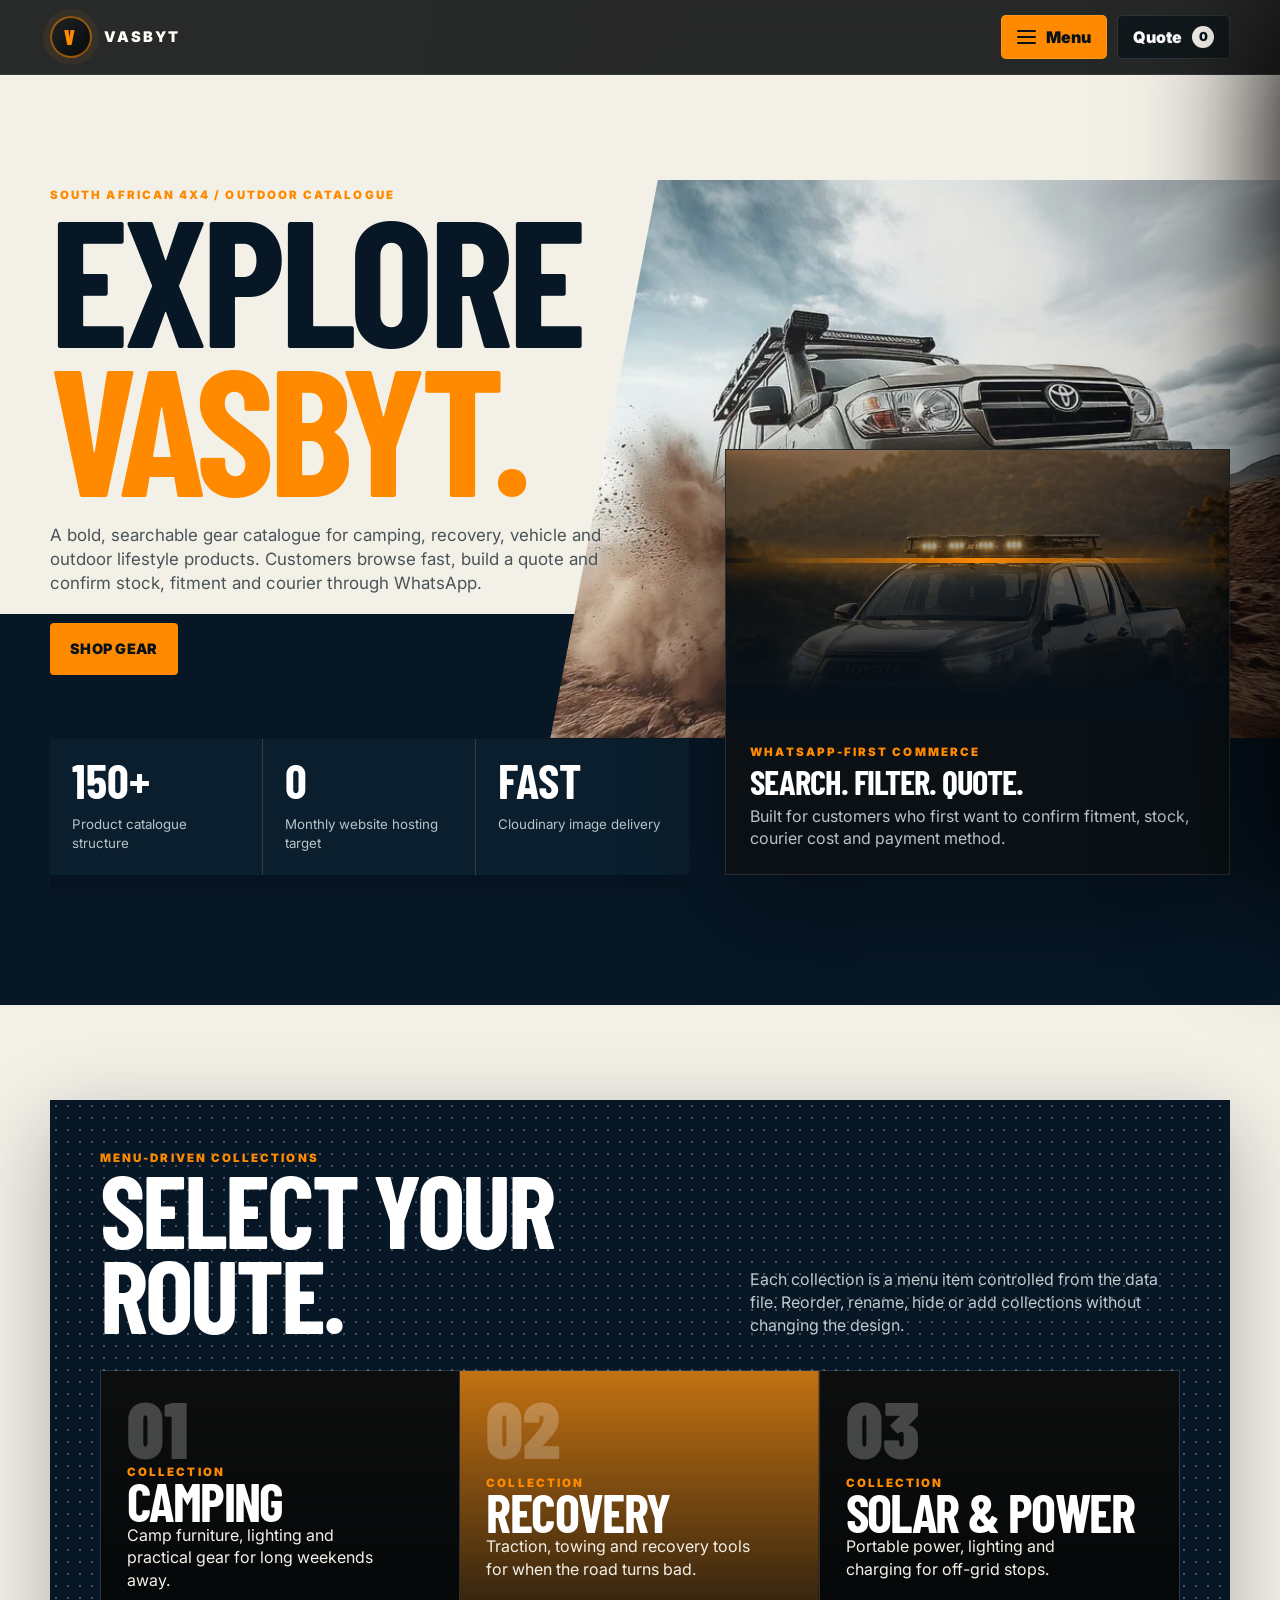
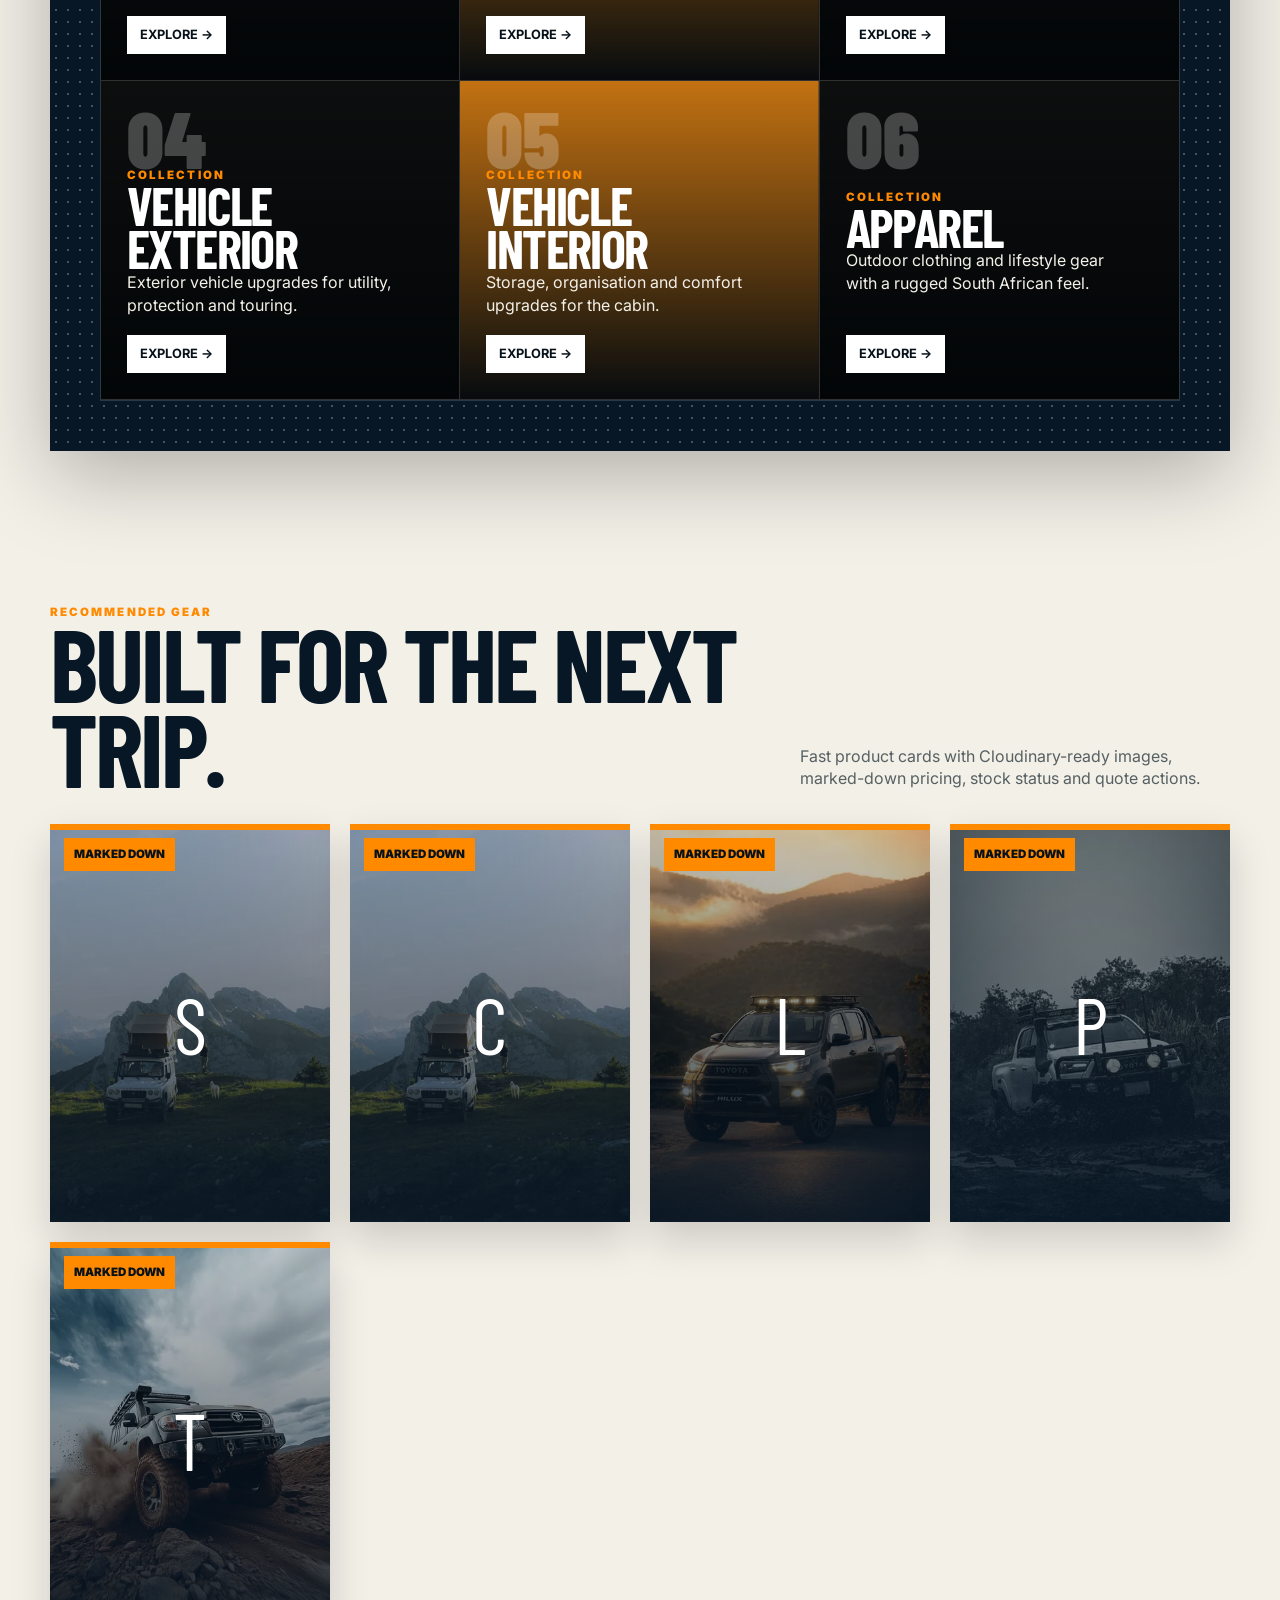
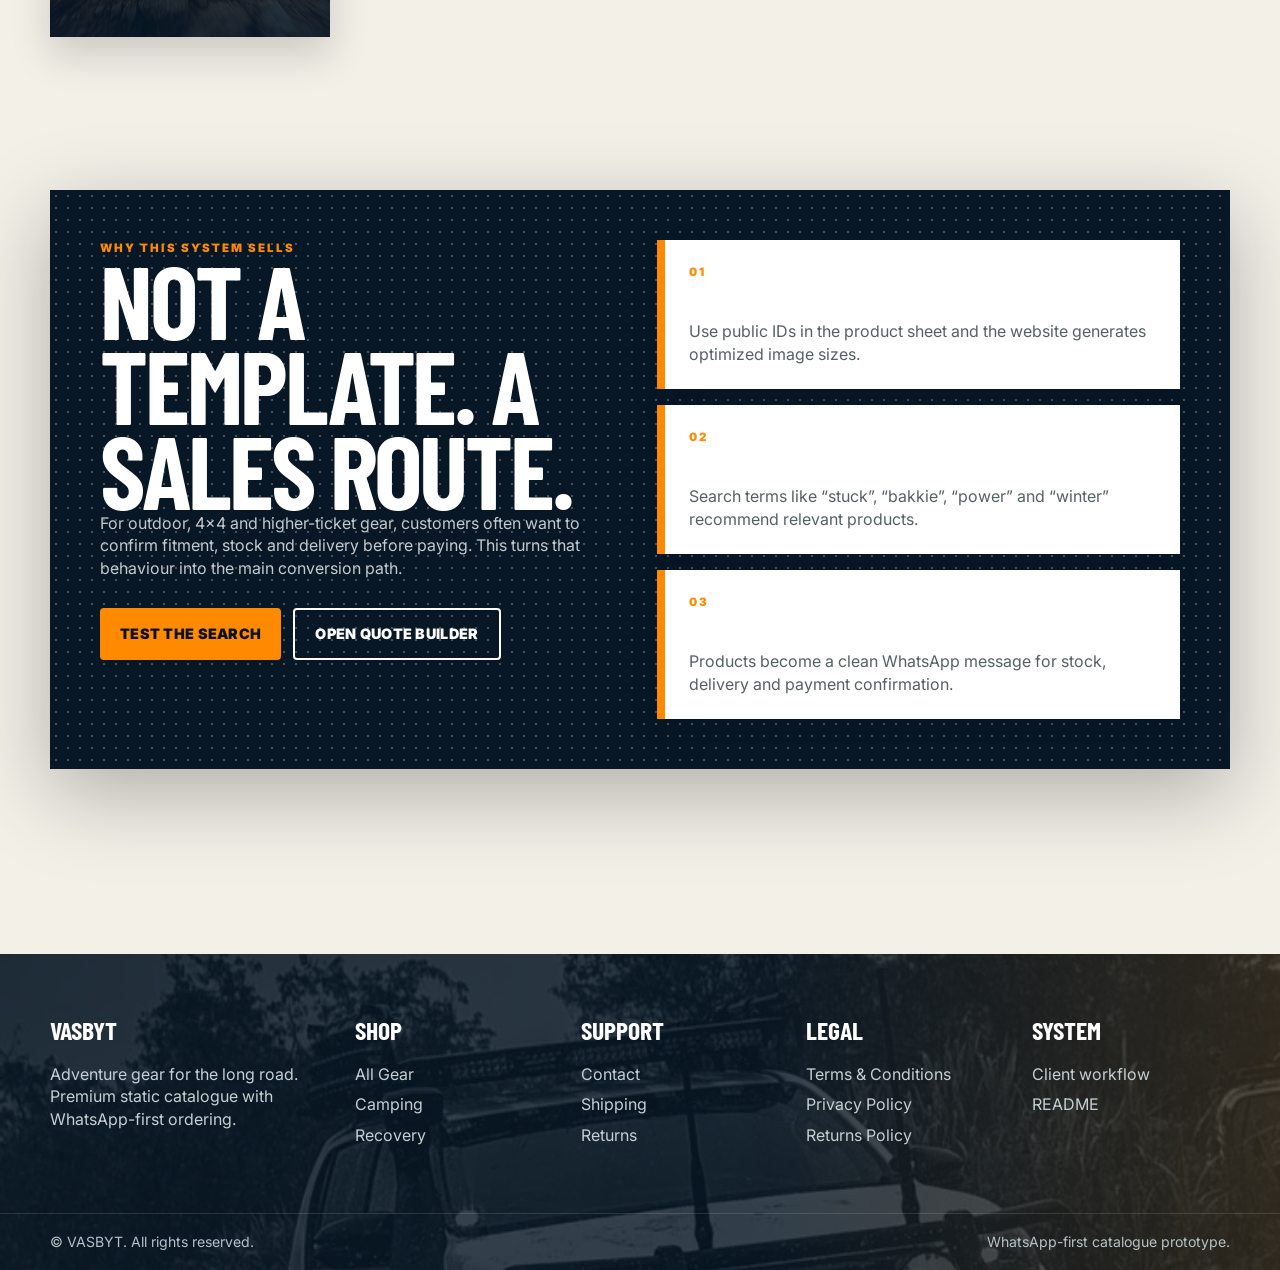
==== commit 7a428ef6: "Add files via upload" ====
--- a/index.html
+++ b/index.html
@@ -10,8 +10,10 @@
   <header class="topbar">
     <div class="container nav-shell">
       <a class="brand" href="index.html"><span class="brand-mark">V</span><span>VASBYT</span></a>
-      <nav class="top-mini" aria-label="Quick links"><a href="shop.html">All Gear</a><a href="shop.html?collection=recovery">Recovery</a><a href="shop.html?collection=camping">Camping</a><a href="contact.html">Contact</a></nav>
-      <div class="nav-actions"><button class="menu-trigger" data-menu-toggle aria-expanded="false"><span class="hamb"><i></i><i></i><i></i></span> Menu</button><button class="quote-pill" data-open-quote>Quote <span class="quote-dot" data-quote-count>0</span></button></div>
+      <div class="nav-actions">
+        <button class="menu-trigger" data-menu-toggle aria-expanded="false"><span class="hamb"><i></i><i></i><i></i></span> Menu</button>
+        <button class="quote-pill" data-open-quote>Quote <span class="quote-dot" data-quote-count>0</span></button>
+      </div>
     </div>
   </header>
   <div class="menu-overlay"></div><aside class="menu-drawer" data-menu-drawer></aside><div class="quote-modal" data-quote-modal></div>
@@ -21,42 +23,42 @@
       <div class="hero-bg" data-hero-bg></div>
       <div class="container hero-inner">
         <div class="hero-copy">
-          <span class="micro">South African adventure store</span>
-          <h1>Built for the road that <span class="accent">fights back.</span></h1>
-          <p class="lead">A premium, searchable catalogue for camping, recovery, vehicle and outdoor lifestyle gear. Customers browse like an online store, then confirm stock, fitment and courier through WhatsApp.</p>
-          <div class="hero-actions"><a class="btn btn-steel" href="shop.html">Explore catalogue</a><a class="btn btn-ghost" href="contact.html">Ask for gear advice</a></div>
-          <div class="stat-row"><div class="stat"><b>150+</b><small>Product-ready structure</small></div><div class="stat"><b>0</b><small>Monthly website hosting target</small></div><div class="stat"><b>Fast</b><small>Cloudinary image delivery</small></div></div>
+          <span class="micro">South African 4x4 / outdoor catalogue</span>
+          <h1>Explore <span class="accent">Vasbyt.</span></h1>
+          <p class="lead">A bold, searchable gear catalogue for camping, recovery, vehicle and outdoor lifestyle products. Customers browse fast, build a quote and confirm stock, fitment and courier through WhatsApp.</p>
+          <div class="hero-actions"><a class="btn btn-copper" href="shop.html">Shop gear</a><a class="btn btn-ghost" href="contact.html">Ask for advice</a></div>
+          <div class="stat-row"><div class="stat"><b>150+</b><small>Product catalogue structure</small></div><div class="stat"><b>0</b><small>Monthly website hosting target</small></div><div class="stat"><b>FAST</b><small>Cloudinary image delivery</small></div></div>
         </div>
         <div class="tech-card">
           <div class="tech-image" data-alt-bg><span class="scanner"></span></div>
-          <div class="tech-panel"><span class="micro">WhatsApp-first commerce</span><h3>Search, filter, quote. No cold checkout.</h3><p>Built for customers who first want to confirm fitment, stock, courier cost and payment method.</p></div>
+          <div class="tech-panel"><span class="micro">WhatsApp-first commerce</span><h3>Search. Filter. Quote.</h3><p>Built for customers who first want to confirm fitment, stock, courier cost and payment method.</p></div>
         </div>
       </div>
     </section>
 
     <section class="section">
       <div class="container surface">
-        <div class="split-head"><div><span class="micro">Menu-driven collections</span><h2>The menu is the store.</h2></div><p>Collections are controlled from one data file. Reorder, rename, hide or add menu items without rebuilding the design.</p></div>
+        <div class="split-head"><div><span class="micro">Menu-driven collections</span><h2>Select your route.</h2></div><p>Each collection is a menu item controlled from the data file. Reorder, rename, hide or add collections without changing the design.</p></div>
         <div class="terrain-grid" data-collections></div>
       </div>
     </section>
 
     <section class="section tight">
       <div class="container">
-        <div class="split-head"><div><span class="micro">Recommended gear</span><h2>Featured for the first trip.</h2></div><p>Cards are built for speed: Cloudinary image URLs, lazy loading, marked-down prices, stock status and quote actions.</p></div>
+        <div class="split-head"><div><span class="micro">Recommended gear</span><h2>Built for the next trip.</h2></div><p>Fast product cards with Cloudinary-ready images, marked-down pricing, stock status and quote actions.</p></div>
         <div class="product-grid" data-featured></div>
       </div>
     </section>
 
     <section class="section">
       <div class="container surface grid-2">
-        <div><span class="micro">Why this sells</span><h2>Not a template. A buying flow.</h2><p>For outdoor, 4x4 and higher-ticket gear, customers often want to confirm fitment, stock and delivery before paying. This turns that behaviour into the main conversion path.</p><div class="hero-actions"><a class="btn btn-steel" href="shop.html">Test the search</a><button class="btn btn-copper" data-open-quote>Open quote builder</button></div></div>
+        <div><span class="micro">Why this system sells</span><h2>Not a template. A sales route.</h2><p>For outdoor, 4x4 and higher-ticket gear, customers often want to confirm fitment, stock and delivery before paying. This turns that behaviour into the main conversion path.</p><div class="hero-actions"><a class="btn btn-copper" href="shop.html">Test the search</a><button class="btn btn-ghost" data-open-quote>Open quote builder</button></div></div>
         <div class="grid-1"><div class="info-card"><span class="micro">01</span><h3>Cloudinary-ready images</h3><p>Use public IDs in the product sheet and the website generates optimized image sizes.</p></div><div class="info-card"><span class="micro">02</span><h3>Vague product search</h3><p>Search terms like “stuck”, “bakkie”, “power” and “winter” recommend relevant products.</p></div><div class="info-card"><span class="micro">03</span><h3>Quote-first ordering</h3><p>Products become a clean WhatsApp message for stock, delivery and payment confirmation.</p></div></div>
       </div>
     </section>
   </main>
 
-  <footer class="footer"><div class="footer-bg" data-footer-bg></div><div class="container footer-inner"><div><h4>VASBYT</h4><p>Adventure gear for the long road. This first version is built as a premium static catalogue system.</p></div><div><h4>Shop</h4><a href="shop.html">All Gear</a><a href="shop.html?collection=camping">Camping</a><a href="shop.html?collection=recovery">Recovery</a></div><div><h4>Support</h4><a href="contact.html">Contact</a><a href="contact.html#shipping">Shipping</a><a href="terms.html">Returns</a></div><div><h4>Legal</h4><a href="terms.html">Terms & Conditions</a><a href="terms.html#privacy">Privacy Policy</a><a href="terms.html#returns">Returns Policy</a></div><div><h4>System</h4><a href="docs/client-workflow.md">Client workflow</a><a href="README.md">README</a></div></div><div class="copyright"><div class="container"><span>© VASBYT. All rights reserved.</span><span>WhatsApp-first catalogue prototype.</span></div></div></footer>
+  <footer class="footer"><div class="footer-bg" data-footer-bg></div><div class="container footer-inner"><div><h4>VASBYT</h4><p>Adventure gear for the long road. Premium static catalogue with WhatsApp-first ordering.</p></div><div><h4>Shop</h4><a href="shop.html">All Gear</a><a href="shop.html?collection=camping">Camping</a><a href="shop.html?collection=recovery">Recovery</a></div><div><h4>Support</h4><a href="contact.html">Contact</a><a href="contact.html#shipping">Shipping</a><a href="terms.html#returns">Returns</a></div><div><h4>Legal</h4><a href="terms.html">Terms & Conditions</a><a href="terms.html#privacy">Privacy Policy</a><a href="terms.html#returns">Returns Policy</a></div><div><h4>System</h4><a href="docs/client-workflow.md">Client workflow</a><a href="README.md">README</a></div></div><div class="copyright"><div class="container"><span>© VASBYT. All rights reserved.</span><span>WhatsApp-first catalogue prototype.</span></div></div></footer>
   <script src="data/store-data.js"></script><script src="assets/js/app.js"></script>
 </body>
 </html>
--- a/assets/css/styles.css
+++ b/assets/css/styles.css
@@ -1,37 +1,60 @@
-@import url('https://fonts.googleapis.com/css2?family=Inter:wght@500;600;700;800;900&family=Sora:wght@600;700;800&display=swap');
+@import url('https://fonts.googleapis.com/css2?family=Barlow+Condensed:wght@600;700;800;900&family=Inter:wght@500;600;700;800;900&display=swap');
 
 :root{
-  --bg:#050806; --bg2:#0a0f0d; --panel:#101712cc; --panel2:#151d18;
-  --cream:#f0eadc; --muted:#9ca89d; --line:#ffffff18;
-  --copper:#c17135; --copper2:#e1a15b; --olive:#66715a; --steel:#91a9a8; --sand:#d8c5a1;
-  --radius:26px; --shadow:0 30px 90px #0009;
+  --ink:#071726;
+  --ink2:#0d2335;
+  --night:#050708;
+  --paper:#f3f0e8;
+  --paper2:#e9e6dc;
+  --muted:#6f7777;
+  --line:#0a152016;
+  --white:#fffdf5;
+  --orange:#ff8a00;
+  --orange2:#ffb041;
+  --charcoal:#141414;
+  --steel:#cdd5d7;
+  --green:#15241f;
   --max:1180px;
+  --shadow:0 24px 80px rgba(0,0,0,.28);
+  --hard:0 14px 0 rgba(4,8,12,.18);
 }
-*{box-sizing:border-box} html{scroll-behavior:smooth} body{margin:0;background:var(--bg);color:var(--cream);font-family:Inter,system-ui,sans-serif;line-height:1.45;overflow-x:hidden}
-body:before{content:"";position:fixed;inset:0;pointer-events:none;z-index:-3;background:
-  radial-gradient(circle at 15% 10%,#28423999,transparent 35%),
-  radial-gradient(circle at 80% 0%,#71421d66,transparent 32%),
-  linear-gradient(180deg,#0c100e,#030604 70%)}
-body:after{content:"";position:fixed;inset:0;pointer-events:none;z-index:-2;opacity:.18;background-image:linear-gradient(110deg,transparent 0 40%,#ffffff08 41% 42%,transparent 43% 100%),radial-gradient(#ffffff35 1px,transparent 1px);background-size:150px 150px,4px 4px;mix-blend-mode:screen}
-a{color:inherit;text-decoration:none} img{max-width:100%;display:block} button,input,select{font:inherit}.container{width:min(var(--max),calc(100% - 40px));margin-inline:auto}.section{padding:95px 0}.tight{padding:58px 0}.micro{display:block;font-size:.68rem;text-transform:uppercase;letter-spacing:.18em;color:var(--copper2);font-weight:900}.muted{color:var(--muted)}
-h1,h2,h3{font-family:Sora,Inter,sans-serif;line-height:.94;margin:0;letter-spacing:-.055em} h1{font-size:clamp(3.6rem,9vw,8.8rem)} h2{font-size:clamp(2.15rem,5vw,5rem)} h3{font-size:1.28rem;letter-spacing:-.03em} p{color:#c7cfc4;margin:0}.lead{font-size:1.1rem;max-width:650px;color:#dbe2d6}.grid-2{display:grid;grid-template-columns:1fr 1fr;gap:28px}.grid-3{display:grid;grid-template-columns:repeat(3,1fr);gap:20px}.grid-1{display:grid;gap:14px}.split-head{display:flex;justify-content:space-between;gap:26px;align-items:end;margin-bottom:34px}.split-head p{max-width:460px}
+*{box-sizing:border-box}
+html{scroll-behavior:smooth}
+body{margin:0;font-family:Inter,system-ui,sans-serif;background:var(--paper);color:var(--ink);line-height:1.42;overflow-x:hidden}
+body:before{content:"";position:fixed;inset:0;z-index:-2;pointer-events:none;background:radial-gradient(circle at 0 0,#fff 0 18%,transparent 42%),linear-gradient(180deg,#f2f0e8,#e6e5df)}
+body:after{content:"";position:fixed;inset:0;z-index:-1;pointer-events:none;opacity:.26;background-image:radial-gradient(#0b253522 .8px,transparent .9px);background-size:9px 9px;mask-image:linear-gradient(180deg,#000,transparent 70%)}
+a{text-decoration:none;color:inherit}img{display:block;max-width:100%}button,input,select{font:inherit}.container{width:min(var(--max),calc(100% - 44px));margin-inline:auto}.section{padding:95px 0}.tight{padding:58px 0}.micro{display:block;text-transform:uppercase;letter-spacing:.18em;font-weight:900;color:var(--orange);font-size:.72rem}.muted{color:var(--muted)}
+h1,h2,h3{font-family:'Barlow Condensed',Inter,sans-serif;text-transform:uppercase;line-height:.83;margin:0;letter-spacing:-.03em}h1{font-size:clamp(5rem,14vw,13.4rem)}h2{font-size:clamp(3.2rem,8vw,7.6rem)}h3{font-size:1.75rem}p{margin:0;color:#566063}.lead{font-size:1.06rem;max-width:570px;color:#4a5356}.grid-2{display:grid;grid-template-columns:1fr 1fr;gap:34px}.grid-3{display:grid;grid-template-columns:repeat(3,1fr);gap:22px}.grid-1{display:grid;gap:16px}.split-head{display:grid;grid-template-columns:1fr minmax(280px,430px);align-items:end;gap:28px;margin-bottom:34px}
 
-.topbar{position:sticky;top:0;z-index:50;background:#030604cc;backdrop-filter:blur(22px);border-bottom:1px solid var(--line)}.nav-shell{height:78px;display:flex;align-items:center;justify-content:space-between;gap:18px}.brand{display:flex;align-items:center;gap:12px;font-weight:900;letter-spacing:.14em}.brand-mark{width:43px;height:43px;border-radius:50%;display:grid;place-items:center;color:var(--copper2);background:radial-gradient(circle at 35% 20%,#d3964a55,transparent 42%),#10150f;border:1px solid #d89a5450;box-shadow:0 0 30px #cc793322}.brand span:last-child{font-size:.92rem}.nav-actions{display:flex;align-items:center;gap:10px}.menu-trigger,.quote-pill{height:46px;border-radius:999px;border:1px solid #ffffff1c;background:#ffffff0a;color:var(--cream);padding:0 16px;font-weight:900;display:inline-flex;align-items:center;gap:10px;cursor:pointer}.menu-trigger:hover,.quote-pill:hover{border-color:#d9904d99;background:#d9904d14}.hamb{width:19px;display:grid;gap:4px}.hamb i{height:2px;background:var(--cream);border-radius:99px}.quote-dot{min-width:23px;height:23px;border-radius:50%;display:grid;place-items:center;background:var(--cream);color:#0b0e0b;font-size:.78rem}.top-mini{display:flex;gap:10px}.top-mini a{font-size:.74rem;font-weight:900;text-transform:uppercase;letter-spacing:.08em;padding:11px 13px;border-radius:999px;border:1px solid #ffffff12;color:#cbd4ca}.top-mini a:hover{background:#ffffff12;color:white}@media(max-width:820px){.top-mini{display:none}.nav-shell{height:68px}.container{width:min(var(--max),calc(100% - 28px))}}
+/* Header */
+.topbar{position:sticky;top:0;z-index:70;background:rgba(5,7,8,.86);backdrop-filter:blur(18px);border-bottom:1px solid rgba(255,255,255,.08)}
+.nav-shell{height:74px;display:flex;align-items:center;justify-content:space-between;gap:16px}.brand{display:flex;align-items:center;gap:12px;color:var(--white);font-weight:950;letter-spacing:.13em}.brand-mark{width:42px;height:42px;border-radius:50%;display:grid;place-items:center;background:linear-gradient(135deg,#202322,#080b0c);border:2px solid rgba(255,138,0,.55);color:var(--orange);font-family:'Barlow Condensed';font-size:1.3rem;box-shadow:0 0 0 7px rgba(255,138,0,.06)}.brand span:last-child{font-size:.92rem}.top-mini{display:none!important}.nav-actions{display:flex;align-items:center;gap:10px}.menu-trigger,.quote-pill{height:44px;border:0;border-radius:5px;background:#12191c;color:#fff;padding:0 16px;font-weight:950;display:inline-flex;align-items:center;gap:10px;cursor:pointer;box-shadow:inset 0 0 0 1px rgba(255,255,255,.12)}.menu-trigger{background:var(--orange);color:#07111a}.quote-pill:hover,.menu-trigger:hover{transform:translateY(-1px)}.hamb{width:19px;display:grid;gap:4px}.hamb i{height:2px;background:currentColor;border-radius:99px}.quote-dot{min-width:22px;height:22px;border-radius:50%;display:grid;place-items:center;background:var(--white);color:#07111a;font-size:.78rem}.shop-gear{background:#fff;color:#07111a}
 
-.menu-overlay,.quote-modal{display:none}.menu-open .menu-overlay{display:block;position:fixed;inset:0;background:#0009;z-index:80}.menu-drawer{position:fixed;top:0;right:0;width:min(500px,92vw);height:100vh;background:#0a0f0d;z-index:90;transform:translateX(105%);transition:.38s cubic-bezier(.2,.8,.2,1);padding:24px;overflow:auto;border-left:1px solid #ffffff18;box-shadow:-40px 0 100px #000}.menu-open .menu-drawer{transform:translateX(0)}.drawer-head{display:flex;align-items:flex-start;justify-content:space-between;gap:20px;margin-bottom:22px}.drawer-head h2{font-size:2.2rem}.icon-close{width:44px;height:44px;border-radius:50%;border:1px solid #ffffff22;background:#ffffff0a;color:var(--cream);font-size:1.6rem;cursor:pointer}.drawer-core{display:grid;grid-template-columns:repeat(2,1fr);gap:10px;margin-bottom:16px}.drawer-core a{padding:14px 15px;border:1px solid #ffffff16;border-radius:16px;background:#ffffff07;font-weight:900}.drawer-core a:hover{border-color:#d68a42;background:#d68a4215}.drawer-core--stacked{grid-template-columns:1fr}.accordion{border:1px solid #ffffff16;border-radius:21px;background:#ffffff07;margin:12px 0;overflow:hidden}.accordion summary{cursor:pointer;list-style:none;padding:18px 18px;font-weight:900;display:flex;justify-content:space-between}.drawer-collections{display:grid;gap:10px;padding:0 12px 14px}.drawer-collection{display:grid;grid-template-columns:74px 1fr auto;gap:14px;align-items:center;padding:9px;border-radius:18px;background:#0d130f;border:1px solid #ffffff12}.drawer-collection__image{height:72px;border-radius:14px;background-size:cover;background-position:center;filter:saturate(.95) contrast(1.04)}.drawer-collection small{display:block;color:var(--muted);line-height:1.2;margin-top:4px}.drawer-collection i{font-style:normal;color:var(--copper2);font-weight:900}
+/* Drawer */
+.menu-overlay,.quote-modal{display:none}.menu-open .menu-overlay{display:block;position:fixed;inset:0;background:rgba(0,0,0,.58);z-index:80}.menu-drawer{position:fixed;top:0;right:0;width:min(560px,94vw);height:100vh;background:#081017;color:var(--white);z-index:90;transform:translateX(105%);transition:.38s cubic-bezier(.2,.8,.2,1);padding:28px;overflow:auto;border-left:1px solid rgba(255,255,255,.12);box-shadow:-40px 0 120px #000}.menu-open .menu-drawer{transform:translateX(0)}.drawer-head{display:flex;align-items:flex-start;justify-content:space-between;gap:22px;margin-bottom:24px}.drawer-head h2{font-size:3.8rem;color:#fff}.icon-close{width:52px;height:52px;border-radius:50%;border:1px solid rgba(255,255,255,.18);background:#ffffff08;color:#fff;font-size:1.8rem;cursor:pointer}.drawer-core{display:grid;grid-template-columns:repeat(2,1fr);gap:10px}.drawer-core a{padding:18px 16px;background:#111c22;border:1px solid rgba(255,255,255,.12);font-weight:950;text-transform:uppercase;font-size:.88rem}.drawer-core a:hover{background:var(--orange);color:#07111a}.drawer-core--stacked{grid-template-columns:1fr}.accordion{border:1px solid rgba(255,255,255,.14);background:#0c161c;margin:14px 0;overflow:hidden}.accordion summary{cursor:pointer;list-style:none;padding:18px;font-weight:950;text-transform:uppercase;letter-spacing:.06em;display:flex;justify-content:space-between}.drawer-collections{display:grid;gap:10px;padding:0 14px 16px}.drawer-collection{display:grid;grid-template-columns:100px 1fr auto;gap:14px;align-items:center;padding:10px;background:#111c22;color:#fff;border:1px solid rgba(255,255,255,.12)}.drawer-collection__image{height:84px;background-size:cover;background-position:center;filter:saturate(.92) contrast(1.08)}.drawer-collection b{text-transform:uppercase;font-family:'Barlow Condensed';font-size:1.55rem}.drawer-collection small{display:block;color:#bcc7c9;line-height:1.22}.drawer-collection i{font-style:normal;font-weight:900;color:var(--orange);font-size:1.4rem}
 
-.hero{min-height:calc(100vh - 78px);display:grid;align-items:center;position:relative;overflow:hidden}.hero-bg{position:absolute;inset:0;background-size:cover;background-position:center;z-index:-3;filter:saturate(.85) contrast(1.04)}.hero:before{content:"";position:absolute;inset:0;z-index:-2;background:linear-gradient(90deg,#030604 0%,#030604df 34%,#0306048f 62%,#030604cc),linear-gradient(180deg,#03060455,#030604 96%)}.hero:after{content:"";position:absolute;inset:0;z-index:-1;opacity:.35;background:linear-gradient(135deg,transparent 0 28%,#a9c9c918 28.5% 29%,transparent 29.5% 100%);background-size:76px 76px}.hero-inner{display:grid;grid-template-columns:1.02fr .78fr;gap:46px;align-items:center;padding:90px 0}.hero-copy h1 .accent{color:var(--copper2)}.hero-copy p{max-width:560px;margin-top:20px}.hero-actions{display:flex;gap:12px;flex-wrap:wrap;margin-top:30px}.btn{display:inline-flex;justify-content:center;align-items:center;gap:10px;border:0;cursor:pointer;border-radius:999px;padding:14px 22px;font-weight:900;transition:.2s}.btn-copper{background:linear-gradient(135deg,#e0a15c,#a75c2d);color:#130b05;box-shadow:0 14px 34px #9e572438}.btn-steel{background:#e9eee8;color:#080c09}.btn-ghost{border:1px solid #ffffff25;background:#ffffff08;color:var(--cream)}.btn:hover{transform:translateY(-2px)}.btn-wide{width:100%;margin-top:10px}.stat-row{display:grid;grid-template-columns:repeat(3,1fr);gap:14px;margin-top:44px}.stat{padding:18px;border-radius:20px;border:1px solid #ffffff18;background:#ffffff0a;backdrop-filter:blur(14px)}.stat b{font-size:1.55rem}.stat small{display:block;color:#b6c1b7;margin-top:5px}.tech-card{border:1px solid #ffffff22;border-radius:34px;background:#0c120eaa;backdrop-filter:blur(18px);padding:15px;box-shadow:var(--shadow);transform:rotate(1deg)}.tech-image{height:390px;border-radius:25px;background-size:cover;background-position:center;position:relative;overflow:hidden}.tech-image:before{content:"";position:absolute;inset:0;background:linear-gradient(180deg,transparent,#06100bdc)}.tech-panel{margin-top:-118px;position:relative;background:#080d0ade;border:1px solid #ffffff20;border-radius:24px;padding:24px}.tech-panel h3{font-size:1.6rem;margin:10px 0}.scanner{height:5px;background:linear-gradient(90deg,transparent,var(--steel),transparent);box-shadow:0 0 20px var(--steel);animation:scan 3s infinite}@keyframes scan{50%{transform:translateY(280px)}}@media(max-width:930px){.hero-inner,.grid-2{grid-template-columns:1fr}.hero{min-height:auto}.tech-card{transform:none}.stat-row{grid-template-columns:1fr 1fr}.split-head{display:block}.split-head p{margin-top:12px}}@media(max-width:560px){h1{font-size:3.4rem}.stat-row,.grid-3{grid-template-columns:1fr}.hero-inner{padding:58px 0}.tech-image{height:310px}.section{padding:70px 0}}
+/* Hero */
+.hero{min-height:calc(100vh - 74px);position:relative;overflow:hidden;background:linear-gradient(180deg,var(--paper) 0 58%,var(--ink) 58% 100%)}.hero-bg{position:absolute;right:-3vw;top:105px;width:60vw;height:62vh;background-size:cover;background-position:center;clip-path:polygon(14% 0,100% 0,100% 100%,0 100%);box-shadow:-28px 28px 0 var(--orange),0 44px 90px rgba(0,0,0,.4)}.hero-bg:after{content:"";position:absolute;inset:0;background:linear-gradient(90deg,rgba(243,240,232,.15),rgba(5,8,10,.18))}.hero-inner{position:relative;z-index:2;display:grid;grid-template-columns:.95fr .75fr;gap:36px;align-items:center;padding:92px 0 130px}.hero-copy{padding-top:20px}.hero-copy h1{max-width:680px;color:var(--ink);text-shadow:none}.hero-copy h1 .accent{color:var(--orange)}.hero-copy p{margin-top:22px}.hero-actions{display:flex;gap:12px;flex-wrap:wrap;margin-top:28px}.btn{display:inline-flex;align-items:center;justify-content:center;gap:10px;border:0;cursor:pointer;border-radius:4px;padding:14px 20px;font-weight:950;transition:.18s;text-transform:uppercase;letter-spacing:.02em;font-size:.9rem}.btn-copper{background:var(--orange);color:#07111a}.btn-steel{background:var(--ink);color:#fff}.btn-ghost{background:transparent;color:inherit;border:2px solid currentColor}.btn:hover{transform:translateY(-2px)}.btn-wide{width:100%;margin-top:10px}.stat-row{display:grid;grid-template-columns:repeat(3,1fr);gap:0;margin-top:64px;background:#0b1e2d;color:#fff;box-shadow:var(--hard)}.stat{padding:22px;border-right:1px solid rgba(255,255,255,.15)}.stat:last-child{border-right:0}.stat b{font-family:'Barlow Condensed';font-size:3rem;color:#fff;line-height:.8}.stat small{display:block;color:#b7c4c8;margin-top:10px}.tech-card{align-self:end;margin-top:240px;background:#0a1014;color:#fff;border:1px solid rgba(255,255,255,.12);box-shadow:0 36px 90px rgba(0,0,0,.38)}.tech-image{height:270px;background-size:cover;background-position:center;position:relative;overflow:hidden}.tech-image:before{content:"";position:absolute;inset:0;background:linear-gradient(180deg,transparent,#071018 90%)}.scanner{position:absolute;left:0;right:0;top:40%;height:5px;background:linear-gradient(90deg,transparent,var(--orange),transparent);box-shadow:0 0 22px var(--orange);animation:scan 2.9s infinite}.tech-panel{padding:24px}.tech-panel h3{font-size:2.15rem;margin:8px 0}.tech-panel p{color:#b8c4c7}
+@keyframes scan{50%{transform:translateY(155px)}}
 
-.surface{background:#e4dac4;color:#10130f;border-radius:34px;padding:44px;box-shadow:var(--shadow);position:relative;overflow:hidden}.surface:before{content:"";position:absolute;inset:0;opacity:.25;background-image:linear-gradient(110deg,transparent 0 45%,#00000013 46% 47%,transparent 48%),radial-gradient(circle at 10% 10%,#9b632c44,transparent 35%);background-size:82px 82px,100% 100%}.surface>*{position:relative}.surface p{color:#5f625a}.surface h2,.surface h3{color:#0d110d}.terrain-grid{display:grid;grid-template-columns:repeat(3,1fr);gap:18px;margin-top:28px}.terrain-card{min-height:230px;border-radius:24px;overflow:hidden;padding:22px;display:flex;flex-direction:column;justify-content:space-between;position:relative;background:#111;color:white;border:1px solid #00000018}.terrain-card:before{content:"";position:absolute;inset:0;background-image:linear-gradient(180deg,#06100a55,#06100aec),var(--terrain);background-size:cover;background-position:center;transition:.35s}.terrain-card:hover:before{transform:scale(1.07);filter:saturate(1.14)}.terrain-card>*{position:relative}.terrain-card__count{align-self:flex-end;color:#ffffffab;font-weight:900}.terrain-card h3{font-size:1.8rem}.terrain-card p{color:#e4e0d1}.terrain-card b{color:var(--copper2)}@media(max-width:880px){.terrain-grid{grid-template-columns:1fr 1fr}.surface{padding:28px}}@media(max-width:600px){.terrain-grid{grid-template-columns:1fr}}
+/* Collection stage */
+.surface{background:#071726;color:#fff;padding:50px;position:relative;overflow:hidden;box-shadow:var(--shadow)}.surface:before{content:"";position:absolute;inset:0;opacity:.26;background:linear-gradient(90deg,transparent 0 36%,rgba(255,255,255,.09) 36.2% 36.7%,transparent 37%),radial-gradient(#fff 1px,transparent 1px);background-size:96px 96px,12px 12px}.surface>*{position:relative}.surface p{color:#c2cace}.surface h2,.surface h3{color:#fff}.terrain-grid{display:grid;grid-template-columns:repeat(3,1fr);gap:0;margin-top:32px;border:1px solid rgba(255,255,255,.14)}.terrain-card{min-height:310px;position:relative;overflow:hidden;padding:26px;display:flex;flex-direction:column;justify-content:space-between;color:#fff;background:#111;border-right:1px solid rgba(255,255,255,.13);border-bottom:1px solid rgba(255,255,255,.13)}.terrain-card:nth-child(3n){border-right:0}.terrain-card:before{content:"";position:absolute;inset:0;background-image:linear-gradient(180deg,rgba(6,10,12,.25),rgba(6,10,12,.9)),var(--terrain);background-size:cover;background-position:center;filter:saturate(.85) contrast(1.05);transition:.35s}.terrain-card:nth-child(2):before,.terrain-card:nth-child(5):before{background-image:linear-gradient(180deg,rgba(255,138,0,.78),rgba(10,16,20,.88)),var(--terrain)}.terrain-card:hover:before{transform:scale(1.08);filter:saturate(1.1) contrast(1.12)}.terrain-card>*{position:relative}.terrain-card__count{font-family:'Barlow Condensed';font-size:5rem;line-height:.75;color:rgba(255,255,255,.24);font-weight:900}.terrain-card h3{font-size:3.3rem}.terrain-card p{color:#f4f1e8;max-width:270px}.terrain-card b{display:inline-flex;width:max-content;margin-top:18px;background:#fff;color:#07111a;padding:10px 13px;text-transform:uppercase;font-size:.8rem}
 
-.banner{position:relative;min-height:360px;border-radius:36px;overflow:hidden;border:1px solid #ffffff18;background:#111;display:grid;align-items:end;padding:42px;box-shadow:var(--shadow)}.banner-bg{position:absolute;inset:0;background-size:cover;background-position:center;filter:saturate(.8) contrast(1.05)}.banner:before{content:"";position:absolute;inset:0;background:linear-gradient(90deg,#030604ef,#03060499 55%,#03060440),linear-gradient(180deg,transparent,#030604)}.banner>*{position:relative}.finder{margin-top:-58px;position:relative;z-index:3}.finder-panel{border:1px solid #ffffff1d;background:#0c120ed9;backdrop-filter:blur(20px);border-radius:30px;padding:20px;box-shadow:0 30px 80px #0009}.finder-row{display:grid;grid-template-columns:1fr 230px 200px;gap:12px}.input,.select{height:58px;border-radius:18px;border:1px solid #ffffff18;background:#050806;color:var(--cream);padding:0 18px;outline:0}.input:focus,.select:focus{border-color:#d98b4c;box-shadow:0 0 0 4px #d98b4c1a}.chip-row{display:flex;flex-wrap:wrap;gap:9px;margin-top:14px}.chip{border:1px solid #ffffff18;background:#ffffff09;color:#d4dbd1;border-radius:999px;padding:10px 14px;font-weight:800;cursor:pointer}.chip.active,.chip:hover{background:#d98b4c;color:#120c06}.search-meta{margin-top:12px;color:var(--muted);font-size:.9rem}@media(max-width:860px){.finder-row{grid-template-columns:1fr}.banner{padding:28px}}
+/* Banners / finder */
+.banner{position:relative;min-height:420px;overflow:hidden;background:#071726;color:#fff;padding:52px 44px;display:flex;flex-direction:column;justify-content:flex-end;box-shadow:var(--shadow)}.banner-bg{position:absolute;inset:0;background-size:cover;background-position:center;filter:saturate(.85) contrast(1.05);opacity:.62}.banner:before{content:"";position:absolute;inset:0;background:linear-gradient(90deg,#071726 0%,rgba(7,23,38,.75) 48%,rgba(7,23,38,.12)),linear-gradient(180deg,transparent,#071726)}.banner>*{position:relative}.banner h1{font-size:clamp(5.4rem,13vw,11rem);color:#fff;max-width:760px}.banner p{color:#d9e2e5}.finder{position:relative;margin-top:-48px;z-index:4}.finder-panel{background:#fff;color:var(--ink);box-shadow:0 18px 50px rgba(0,0,0,.22);padding:18px;border-left:10px solid var(--orange)}.finder-row{display:grid;grid-template-columns:1fr 220px 200px;gap:10px}.input,.select{height:52px;border:1px solid #d7d7d2;background:#f2f1ec;color:var(--ink);padding:0 14px;font-weight:800}.chip-row{display:flex;flex-wrap:wrap;gap:8px;margin-top:14px}.chip{border:0;background:#e6e2d7;color:#071726;padding:10px 13px;border-radius:3px;font-weight:950;cursor:pointer;text-transform:uppercase;font-size:.78rem}.chip.active,.chip:hover{background:var(--orange);color:#07111a}.search-meta{margin-top:12px;color:#687273;font-size:.9rem;font-weight:700}
 
-.product-grid{display:grid;grid-template-columns:repeat(4,1fr);gap:20px}.product-card{border:1px solid #ffffff14;background:#0f1511;border-radius:24px;overflow:hidden;box-shadow:0 18px 55px #0006;transition:.22s}.product-card:hover{transform:translateY(-5px);border-color:#c57b3e55}.product-media{height:245px;display:block;position:relative;overflow:hidden;background:#0a0d0a}.product-media img,.product-art{width:100%;height:100%;object-fit:cover}.product-art{background-size:cover;background-position:center;position:relative;display:grid;place-items:center}.product-art:before{content:"";position:absolute;inset:0;background:linear-gradient(180deg,#111a1280,#060905e8),radial-gradient(circle at 30% 20%,#e1a15b66,transparent 28%)}.product-art span{position:relative;font-family:Sora;font-size:3rem;color:#f4ead5cc}.badge{position:absolute;top:13px;left:13px;background:#050806;color:#fff;border:1px solid #ffffff22;border-radius:999px;padding:6px 10px;font-size:.72rem;font-weight:900}.product-body{padding:18px;background:#e7dfcf;color:#11150f}.product-body p{color:#62675e;font-size:.92rem;min-height:58px;margin:8px 0 14px}.product-body .micro{color:#b66b36}.price-row{display:flex;align-items:baseline;gap:10px;margin:12px 0}.price{font-size:1.25rem;font-weight:900;color:#070a08}.was{text-decoration:line-through;color:#7b8078}.product-actions{display:grid;grid-template-columns:1fr 1fr;gap:10px}.product-actions .btn{padding:11px 12px;font-size:.86rem}.empty-state{grid-column:1/-1;border:1px solid #ffffff18;background:#ffffff09;border-radius:24px;padding:30px;color:#dce5dc}@media(max-width:1050px){.product-grid{grid-template-columns:repeat(3,1fr)}}@media(max-width:750px){.product-grid{grid-template-columns:repeat(2,1fr)}}@media(max-width:520px){.product-grid{grid-template-columns:1fr}.product-media{height:260px}}
+/* Products */
+.product-grid{display:grid;grid-template-columns:repeat(4,1fr);gap:20px}.product-card{background:#fff;color:var(--ink);box-shadow:0 18px 38px rgba(0,0,0,.16);overflow:hidden;position:relative;transition:.22s}.product-card:hover{transform:translateY(-6px);box-shadow:0 28px 60px rgba(0,0,0,.22)}.product-card:before{content:"";position:absolute;top:0;left:0;right:0;height:6px;background:var(--orange);z-index:2}.product-media{height:255px;background:#111;position:relative;overflow:hidden}.product-media img,.product-art{width:100%;height:100%;object-fit:cover}.product-art{background-size:cover;background-position:center;display:grid;place-items:center;position:relative}.product-art:before{content:"";position:absolute;inset:0;background:linear-gradient(180deg,rgba(7,23,38,.18),rgba(7,23,38,.88))}.product-art span{position:relative;font-family:'Barlow Condensed';font-size:5rem;color:#fff}.badge{position:absolute;top:14px;left:14px;background:var(--orange);color:#07111a;padding:8px 10px;font-size:.72rem;font-weight:950;text-transform:uppercase}.product-body{padding:18px;background:#fff;color:#071726}.product-body .micro{color:#bf5d00}.product-body h3{font-size:1.65rem;min-height:54px}.product-body p{color:#596466;font-size:.9rem;min-height:58px;margin:8px 0 12px}.price-row{display:flex;align-items:baseline;gap:10px;border-top:1px solid #e6e6e1;padding-top:12px;margin:12px 0}.price{font-weight:950;font-size:1.4rem;color:#071726}.was{text-decoration:line-through;color:#899092}.product-actions{display:grid;grid-template-columns:1fr 1fr;gap:8px}.product-actions .btn{padding:11px 10px;font-size:.8rem}.empty-state{grid-column:1/-1;background:#fff;border-left:10px solid var(--orange);padding:30px;color:#071726;font-weight:900}
 
-.quote-open .quote-modal{display:block;position:fixed;inset:0;z-index:100}.modal-backdrop{position:absolute;inset:0;background:#000a}.quote-panel{position:absolute;right:18px;top:18px;bottom:18px;width:min(460px,calc(100% - 36px));overflow:auto;background:#0a0f0d;border:1px solid #ffffff20;border-radius:28px;padding:22px;box-shadow:var(--shadow)}.quote-item{display:flex;align-items:center;justify-content:space-between;gap:12px;padding:13px 0;border-bottom:1px solid #ffffff12}.quote-item small{display:block;color:var(--muted)}.quote-item button{border:1px solid #ffffff20;background:#ffffff0a;color:var(--cream);border-radius:10px;padding:5px 8px}.quote-actions{margin-top:18px}
+/* Quote */
+.quote-open .quote-modal{display:block;position:fixed;inset:0;z-index:100}.modal-backdrop{position:absolute;inset:0;background:rgba(0,0,0,.62)}.quote-panel{position:absolute;right:18px;top:18px;bottom:18px;width:min(520px,calc(100% - 36px));overflow:auto;background:#071017;color:#fff;border:1px solid rgba(255,255,255,.18);padding:30px;box-shadow:var(--shadow)}.quote-panel h2{font-size:4.5rem;color:#fff}.quote-item{display:flex;justify-content:space-between;gap:14px;align-items:center;border-bottom:1px solid rgba(255,255,255,.12);padding:17px 0}.quote-item h3{font-size:1.55rem}.quote-item small{display:block;color:#aebbc0}.quote-item button{border:1px solid rgba(255,255,255,.2);background:#121d24;color:#fff;padding:8px 10px}.quote-actions{margin-top:22px}
 
-.product-detail-grid{display:grid;grid-template-columns:.95fr 1.05fr;gap:34px;align-items:start}.detail-media{min-height:580px;border-radius:34px;overflow:hidden;border:1px solid #ffffff1f;background:#111;position:relative;box-shadow:var(--shadow)}.detail-media img,.detail-media .product-art{width:100%;height:580px}.detail-copy{padding:24px}.detail-copy h1{font-size:clamp(2.8rem,6vw,6.2rem)}.detail-price .price{color:var(--cream);font-size:2rem}.spec-panel{border:1px solid #ffffff17;background:#ffffff08;border-radius:24px;padding:22px;margin:24px 0}.spec-panel b{display:block;margin-top:12px;color:#fff}.spec-panel p{margin-top:5px}@media(max-width:900px){.product-detail-grid{grid-template-columns:1fr}.detail-media,.detail-media img,.detail-media .product-art{min-height:360px;height:360px}}
+/* Detail / info */
+.product-detail-grid{display:grid;grid-template-columns:1fr 1fr;gap:40px}.detail-media{min-height:590px;background:#111;overflow:hidden;box-shadow:var(--shadow)}.detail-media img,.detail-media .product-art{width:100%;height:590px;object-fit:cover}.detail-copy{padding:20px 0}.detail-copy h1{font-size:clamp(4rem,9vw,8rem)}.detail-price .price{font-size:2.4rem}.spec-panel,.info-card{background:#fff;color:var(--ink);padding:24px;border-left:8px solid var(--orange);box-shadow:0 14px 30px rgba(0,0,0,.08)}.spec-panel{margin:26px 0}.spec-panel p,.info-card p{color:#566063}.info-card h3{margin:8px 0}.image-slab{min-height:520px;background-size:cover;background-position:center;box-shadow:var(--shadow);position:relative}.image-slab:after{content:"";position:absolute;inset:0;background:linear-gradient(180deg,transparent,rgba(7,23,38,.45))}.legal{max-width:900px;background:#fff;padding:46px;border-left:10px solid var(--orange);box-shadow:var(--shadow)}.legal h2{font-size:3rem;margin-top:32px}.legal p,.legal li{color:#566063}.legal ul{padding-left:20px}
 
-.info-card{border:1px solid #ffffff18;background:#ffffff08;border-radius:28px;padding:26px}.info-card h3{margin:12px 0}.image-slab{min-height:470px;border-radius:34px;background-size:cover;background-position:center;border:1px solid #ffffff20;box-shadow:var(--shadow);position:relative;overflow:hidden}.image-slab:after{content:"";position:absolute;inset:0;background:linear-gradient(180deg,transparent,#030604cc)}.legal{max-width:880px}.legal h2{font-size:2rem;margin-top:32px}.legal p,.legal li{color:#c7cfc4}.legal ul{padding-left:20px}
+/* Footer */
+.footer{margin-top:90px;background:#071726;color:#fff;position:relative;overflow:hidden}.footer-bg{position:absolute;inset:0;background-size:cover;background-position:center;filter:saturate(.4) contrast(1.1);opacity:.18}.footer:before{content:"";position:absolute;inset:0;background:linear-gradient(90deg,#071726 0 58%,rgba(255,138,0,.18))}.footer-inner{position:relative;padding:58px 0;display:grid;grid-template-columns:1.4fr repeat(4,1fr);gap:28px}.footer h4{font-family:'Barlow Condensed';font-size:1.6rem;text-transform:uppercase;margin:0 0 14px}.footer a,.footer p{display:block;color:#c5d0d3;margin:8px 0}.footer a:hover{color:var(--orange)}.copyright{position:relative;border-top:1px solid rgba(255,255,255,.12);padding:18px 0;color:#b6c2c6;font-size:.88rem}.copyright .container{display:flex;justify-content:space-between;gap:20px}
 
-.footer{margin-top:90px;border-top:1px solid #ffffff14;position:relative;overflow:hidden}.footer-bg{position:absolute;inset:0;background-size:cover;background-position:center;filter:saturate(.4) contrast(1.1);opacity:.18}.footer:before{content:"";position:absolute;inset:0;background:linear-gradient(180deg,#030604,#030604e8)}.footer-inner{position:relative;padding:54px 0;display:grid;grid-template-columns:1.3fr repeat(4,1fr);gap:28px}.footer h4{margin:0 0 14px;font-family:Sora}.footer a,.footer p{display:block;color:#aeb9af;margin:8px 0}.footer a:hover{color:var(--copper2)}.copyright{position:relative;border-top:1px solid #ffffff12;padding:18px 0;color:#879187;font-size:.88rem}.copyright .container{display:flex;justify-content:space-between;gap:20px}@media(max-width:850px){.footer-inner{grid-template-columns:1fr 1fr}.copyright .container{display:block}}@media(max-width:520px){.footer-inner{grid-template-columns:1fr}}
+@media(max-width:1050px){.product-grid{grid-template-columns:repeat(3,1fr)}.hero-bg{opacity:.45;width:72vw}.hero-inner{grid-template-columns:1fr}.tech-card{margin-top:0;max-width:540px}.terrain-grid{grid-template-columns:repeat(2,1fr)}.terrain-card:nth-child(3n){border-right:1px solid rgba(255,255,255,.13)}.split-head{grid-template-columns:1fr}.finder-row{grid-template-columns:1fr 1fr}.finder-row .input{grid-column:1/-1}}
+@media(max-width:760px){.container{width:min(var(--max),calc(100% - 28px))}.nav-shell{height:66px}.quote-pill{padding:0 12px}.hero{background:linear-gradient(180deg,var(--paper) 0 70%,var(--ink) 70% 100%)}.hero-bg{right:-20vw;top:150px;width:105vw;height:45vh}.hero-inner{padding:58px 0 80px}.hero-copy h1{font-size:clamp(4.3rem,22vw,8rem)}.stat-row{grid-template-columns:1fr}.stat{border-right:0;border-bottom:1px solid rgba(255,255,255,.15)}.surface{padding:28px}.terrain-grid,.grid-2,.grid-3{grid-template-columns:1fr}.terrain-card{min-height:260px;border-right:0}.product-grid{grid-template-columns:repeat(2,1fr);gap:14px}.product-media{height:205px}.finder-row{grid-template-columns:1fr}.banner{padding:34px 24px;min-height:340px}.banner h1{font-size:4.8rem}.footer-inner{grid-template-columns:1fr 1fr}.copyright .container{display:block}.product-detail-grid{grid-template-columns:1fr}.detail-media,.detail-media img,.detail-media .product-art{min-height:390px;height:390px}}
+@media(max-width:520px){.product-grid{grid-template-columns:1fr}.product-media{height:270px}.drawer-core{grid-template-columns:1fr}.drawer-collection{grid-template-columns:88px 1fr auto}.footer-inner{grid-template-columns:1fr}h2{font-size:3.3rem}.quote-panel{padding:22px}}
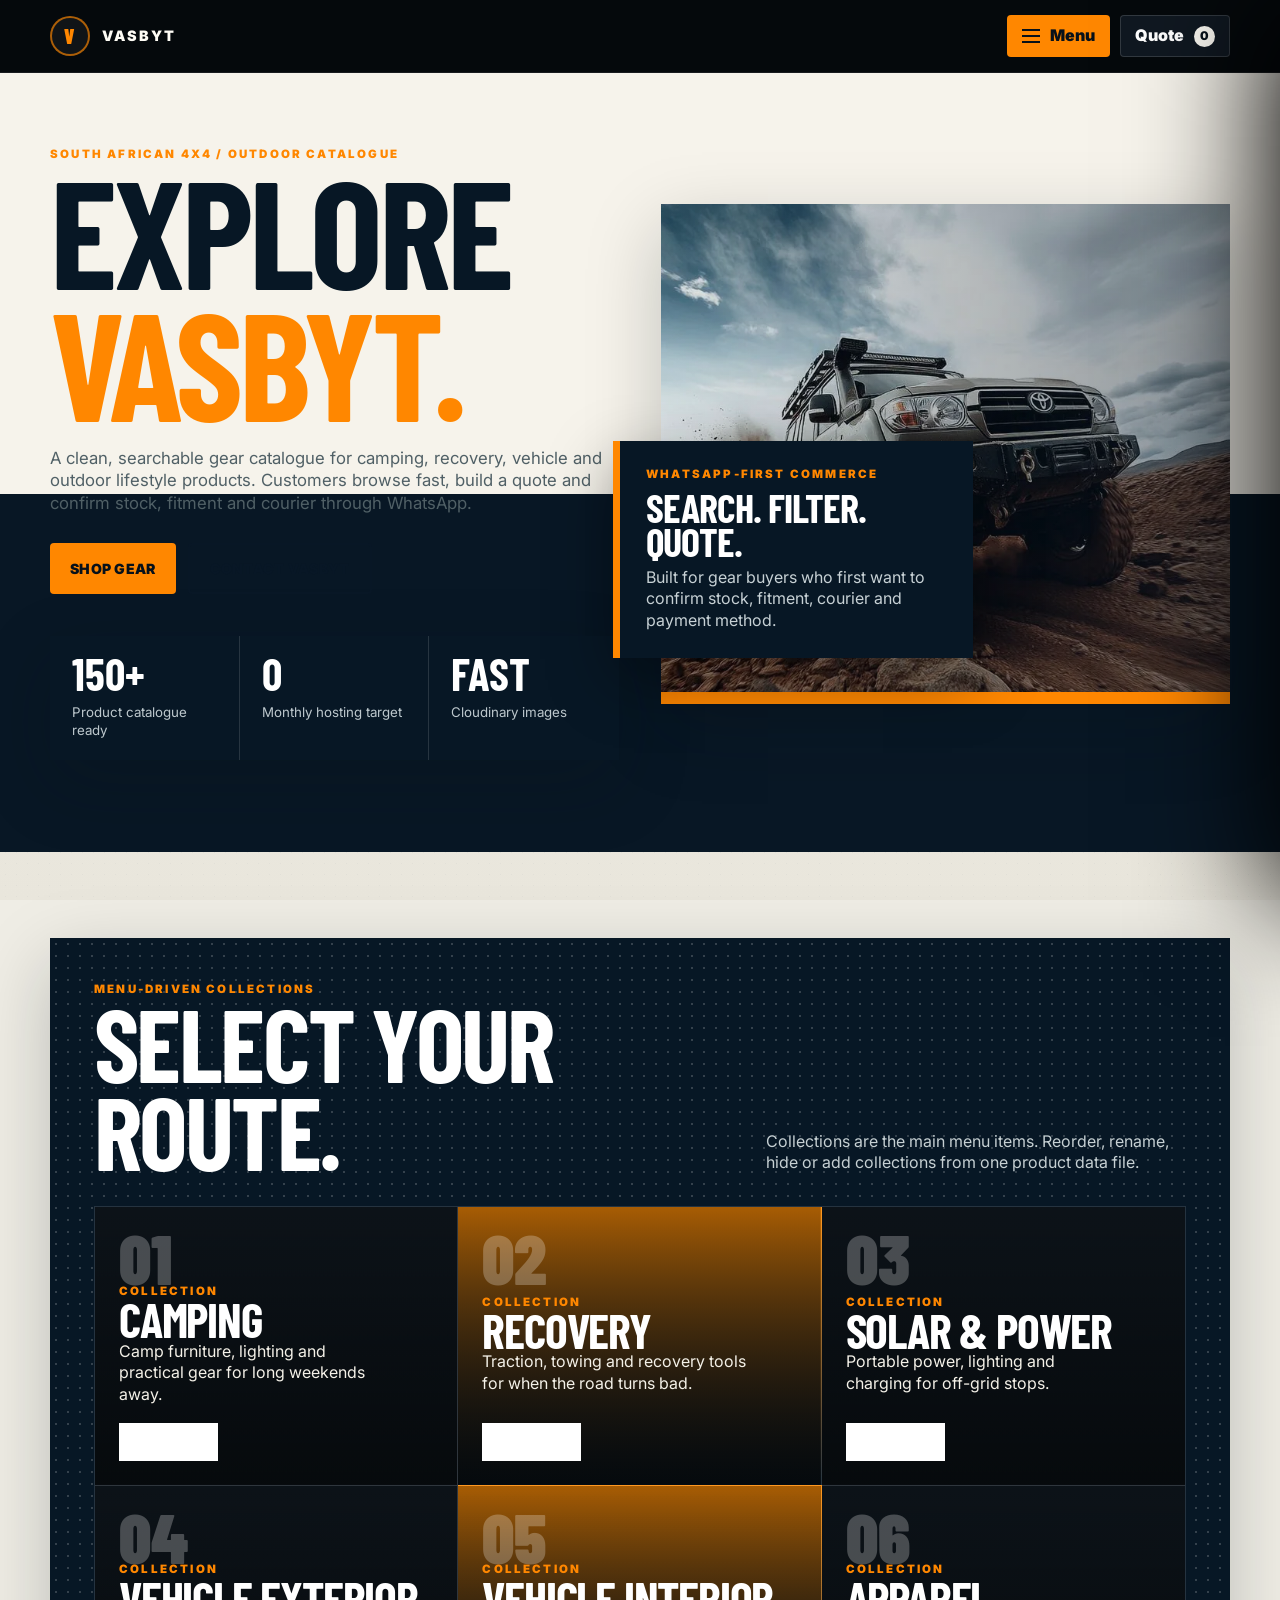
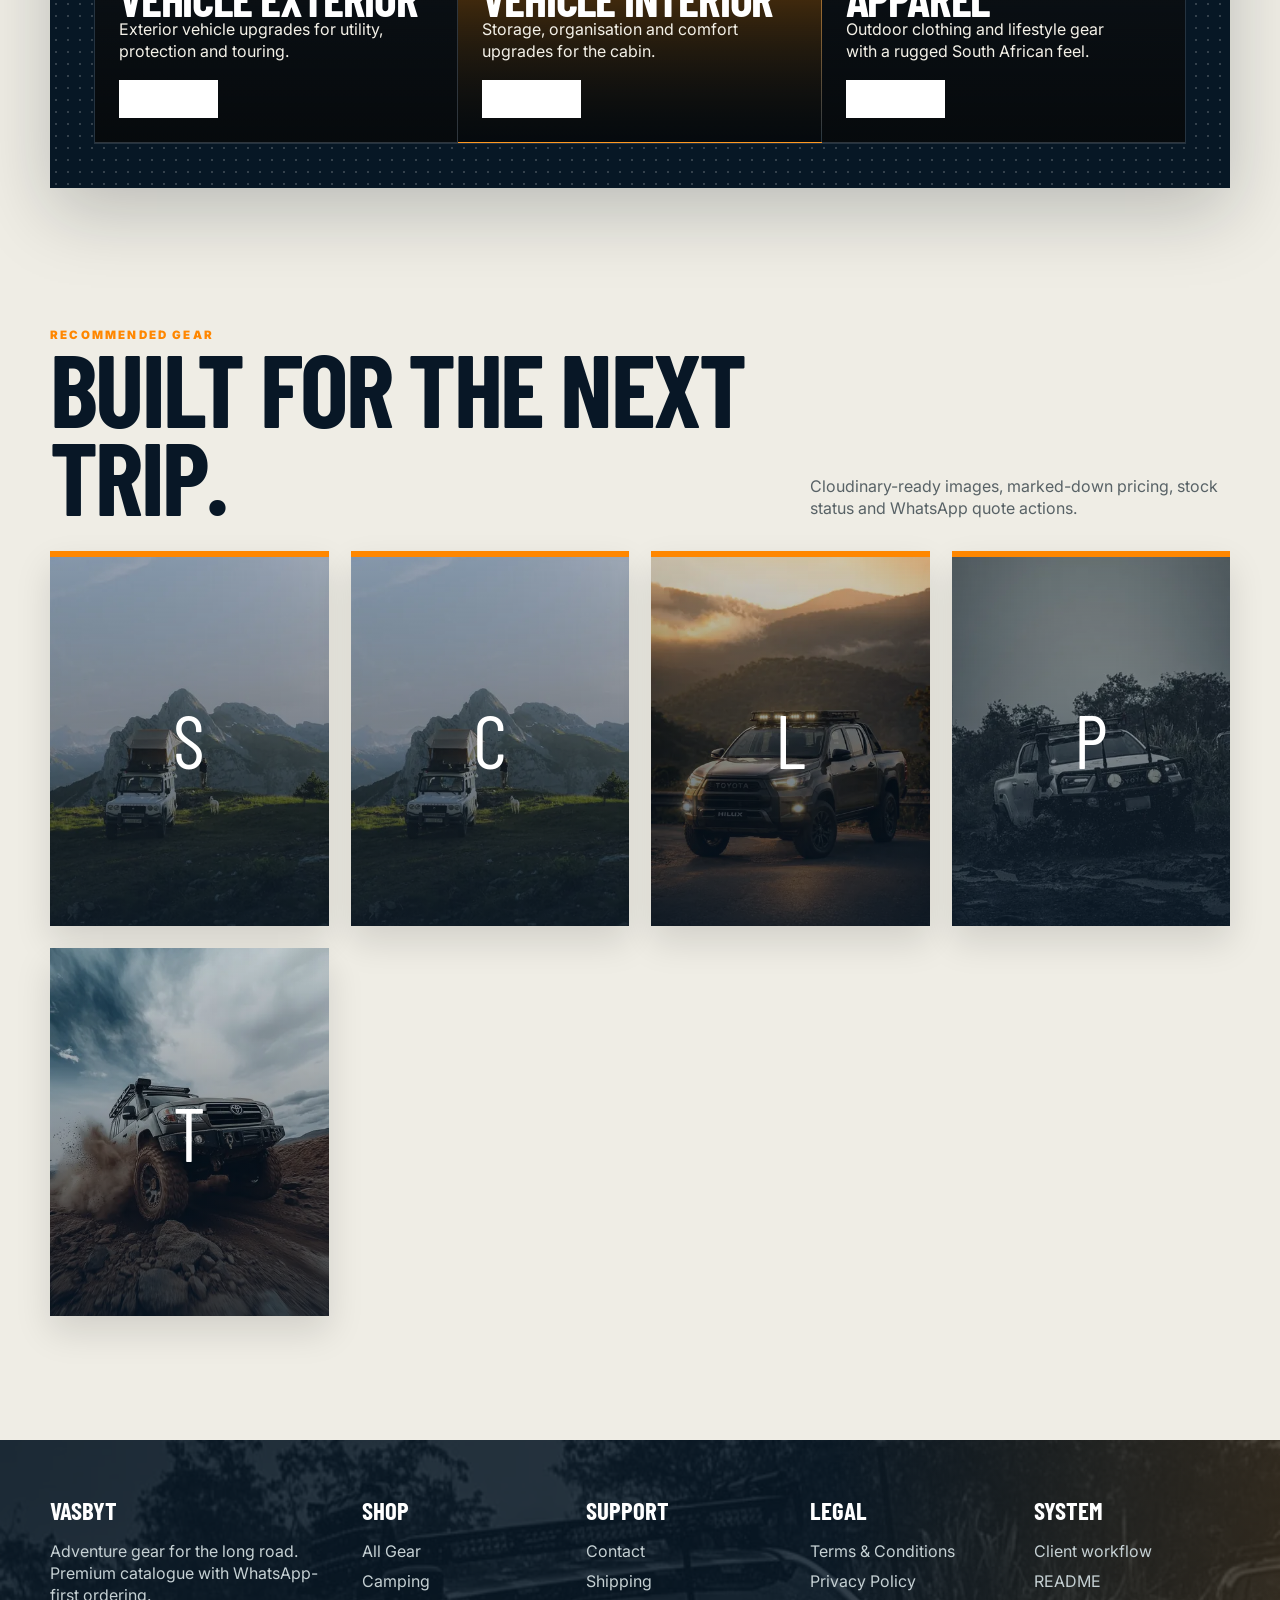
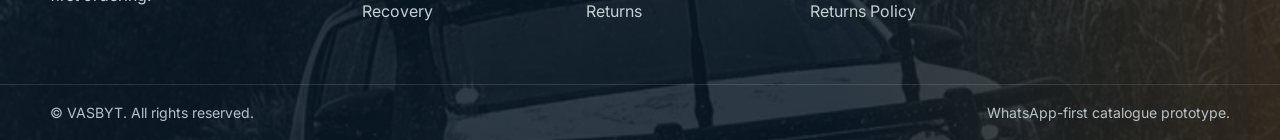
==== commit 7acf82b4: "Add files via upload" ====
--- a/index.html
+++ b/index.html
@@ -19,46 +19,37 @@
   <div class="menu-overlay"></div><aside class="menu-drawer" data-menu-drawer></aside><div class="quote-modal" data-quote-modal></div>
 
   <main>
-    <section class="hero">
-      <div class="hero-bg" data-hero-bg></div>
-      <div class="container hero-inner">
-        <div class="hero-copy">
+    <section class="home-hero">
+      <div class="container home-hero__grid">
+        <div class="home-copy">
           <span class="micro">South African 4x4 / outdoor catalogue</span>
           <h1>Explore <span class="accent">Vasbyt.</span></h1>
-          <p class="lead">A bold, searchable gear catalogue for camping, recovery, vehicle and outdoor lifestyle products. Customers browse fast, build a quote and confirm stock, fitment and courier through WhatsApp.</p>
-          <div class="hero-actions"><a class="btn btn-copper" href="shop.html">Shop gear</a><a class="btn btn-ghost" href="contact.html">Ask for advice</a></div>
-          <div class="stat-row"><div class="stat"><b>150+</b><small>Product catalogue structure</small></div><div class="stat"><b>0</b><small>Monthly website hosting target</small></div><div class="stat"><b>FAST</b><small>Cloudinary image delivery</small></div></div>
+          <p class="lead">A clean, searchable gear catalogue for camping, recovery, vehicle and outdoor lifestyle products. Customers browse fast, build a quote and confirm stock, fitment and courier through WhatsApp.</p>
+          <div class="hero-actions"><a class="btn btn-copper" href="shop.html">Shop gear</a><a class="btn btn-ghost" href="contact.html">Contact Vasbyt</a></div>
+          <div class="stat-strip"><div class="stat"><b>150+</b><small>Product catalogue ready</small></div><div class="stat"><b>0</b><small>Monthly hosting target</small></div><div class="stat"><b>FAST</b><small>Cloudinary images</small></div></div>
         </div>
-        <div class="tech-card">
-          <div class="tech-image" data-alt-bg><span class="scanner"></span></div>
-          <div class="tech-panel"><span class="micro">WhatsApp-first commerce</span><h3>Search. Filter. Quote.</h3><p>Built for customers who first want to confirm fitment, stock, courier cost and payment method.</p></div>
+        <div class="home-visual" data-hero-bg>
+          <div class="home-visual-card"><span class="micro">WhatsApp-first commerce</span><h3>Search. Filter. Quote.</h3><p>Built for gear buyers who first want to confirm stock, fitment, courier and payment method.</p></div>
         </div>
       </div>
     </section>
 
     <section class="section">
       <div class="container surface">
-        <div class="split-head"><div><span class="micro">Menu-driven collections</span><h2>Select your route.</h2></div><p>Each collection is a menu item controlled from the data file. Reorder, rename, hide or add collections without changing the design.</p></div>
+        <div class="split-head"><div><span class="micro">Menu-driven collections</span><h2>Select your route.</h2></div><p>Collections are the main menu items. Reorder, rename, hide or add collections from one product data file.</p></div>
         <div class="terrain-grid" data-collections></div>
       </div>
     </section>
 
     <section class="section tight">
       <div class="container">
-        <div class="split-head"><div><span class="micro">Recommended gear</span><h2>Built for the next trip.</h2></div><p>Fast product cards with Cloudinary-ready images, marked-down pricing, stock status and quote actions.</p></div>
+        <div class="split-head"><div><span class="micro">Recommended gear</span><h2>Built for the next trip.</h2></div><p>Cloudinary-ready images, marked-down pricing, stock status and WhatsApp quote actions.</p></div>
         <div class="product-grid" data-featured></div>
-      </div>
-    </section>
-
-    <section class="section">
-      <div class="container surface grid-2">
-        <div><span class="micro">Why this system sells</span><h2>Not a template. A sales route.</h2><p>For outdoor, 4x4 and higher-ticket gear, customers often want to confirm fitment, stock and delivery before paying. This turns that behaviour into the main conversion path.</p><div class="hero-actions"><a class="btn btn-copper" href="shop.html">Test the search</a><button class="btn btn-ghost" data-open-quote>Open quote builder</button></div></div>
-        <div class="grid-1"><div class="info-card"><span class="micro">01</span><h3>Cloudinary-ready images</h3><p>Use public IDs in the product sheet and the website generates optimized image sizes.</p></div><div class="info-card"><span class="micro">02</span><h3>Vague product search</h3><p>Search terms like “stuck”, “bakkie”, “power” and “winter” recommend relevant products.</p></div><div class="info-card"><span class="micro">03</span><h3>Quote-first ordering</h3><p>Products become a clean WhatsApp message for stock, delivery and payment confirmation.</p></div></div>
       </div>
     </section>
   </main>
 
-  <footer class="footer"><div class="footer-bg" data-footer-bg></div><div class="container footer-inner"><div><h4>VASBYT</h4><p>Adventure gear for the long road. Premium static catalogue with WhatsApp-first ordering.</p></div><div><h4>Shop</h4><a href="shop.html">All Gear</a><a href="shop.html?collection=camping">Camping</a><a href="shop.html?collection=recovery">Recovery</a></div><div><h4>Support</h4><a href="contact.html">Contact</a><a href="contact.html#shipping">Shipping</a><a href="terms.html#returns">Returns</a></div><div><h4>Legal</h4><a href="terms.html">Terms & Conditions</a><a href="terms.html#privacy">Privacy Policy</a><a href="terms.html#returns">Returns Policy</a></div><div><h4>System</h4><a href="docs/client-workflow.md">Client workflow</a><a href="README.md">README</a></div></div><div class="copyright"><div class="container"><span>© VASBYT. All rights reserved.</span><span>WhatsApp-first catalogue prototype.</span></div></div></footer>
+  <footer class="footer"><div class="footer-bg" data-footer-bg></div><div class="container footer-inner"><div><h4>VASBYT</h4><p>Adventure gear for the long road. Premium catalogue with WhatsApp-first ordering.</p></div><div><h4>Shop</h4><a href="shop.html">All Gear</a><a href="shop.html?collection=camping">Camping</a><a href="shop.html?collection=recovery">Recovery</a></div><div><h4>Support</h4><a href="contact.html">Contact</a><a href="contact.html#shipping">Shipping</a><a href="terms.html#returns">Returns</a></div><div><h4>Legal</h4><a href="terms.html">Terms & Conditions</a><a href="terms.html#privacy">Privacy Policy</a><a href="terms.html#returns">Returns Policy</a></div><div><h4>System</h4><a href="docs/client-workflow.md">Client workflow</a><a href="README.md">README</a></div></div><div class="copyright"><div class="container"><span>© VASBYT. All rights reserved.</span><span>WhatsApp-first catalogue prototype.</span></div></div></footer>
   <script src="data/store-data.js"></script><script src="assets/js/app.js"></script>
 </body>
 </html>
--- a/assets/css/styles.css
+++ b/assets/css/styles.css
@@ -1,60 +1,58 @@
-@import url('https://fonts.googleapis.com/css2?family=Barlow+Condensed:wght@600;700;800;900&family=Inter:wght@500;600;700;800;900&display=swap');
+@import url('https://fonts.googleapis.com/css2?family=Barlow+Condensed:wght@700;800;900&family=Inter:wght@500;600;700;800;900&display=swap');
 
 :root{
-  --ink:#071726;
-  --ink2:#0d2335;
-  --night:#050708;
-  --paper:#f3f0e8;
-  --paper2:#e9e6dc;
-  --muted:#6f7777;
-  --line:#0a152016;
-  --white:#fffdf5;
-  --orange:#ff8a00;
-  --orange2:#ffb041;
-  --charcoal:#141414;
-  --steel:#cdd5d7;
-  --green:#15241f;
+  --ink:#081726;
+  --ink2:#0d2232;
+  --night:#030608;
+  --paper:#efede5;
+  --paper2:#faf8f1;
+  --muted:#687276;
+  --line:rgba(8,23,38,.14);
+  --white:#fffdf6;
+  --orange:#ff8700;
+  --orange2:#ffad35;
+  --steel:#d8dee2;
   --max:1180px;
-  --shadow:0 24px 80px rgba(0,0,0,.28);
-  --hard:0 14px 0 rgba(4,8,12,.18);
+  --shadow:0 24px 70px rgba(8,18,24,.22);
 }
 *{box-sizing:border-box}
 html{scroll-behavior:smooth}
-body{margin:0;font-family:Inter,system-ui,sans-serif;background:var(--paper);color:var(--ink);line-height:1.42;overflow-x:hidden}
-body:before{content:"";position:fixed;inset:0;z-index:-2;pointer-events:none;background:radial-gradient(circle at 0 0,#fff 0 18%,transparent 42%),linear-gradient(180deg,#f2f0e8,#e6e5df)}
-body:after{content:"";position:fixed;inset:0;z-index:-1;pointer-events:none;opacity:.26;background-image:radial-gradient(#0b253522 .8px,transparent .9px);background-size:9px 9px;mask-image:linear-gradient(180deg,#000,transparent 70%)}
-a{text-decoration:none;color:inherit}img{display:block;max-width:100%}button,input,select{font:inherit}.container{width:min(var(--max),calc(100% - 44px));margin-inline:auto}.section{padding:95px 0}.tight{padding:58px 0}.micro{display:block;text-transform:uppercase;letter-spacing:.18em;font-weight:900;color:var(--orange);font-size:.72rem}.muted{color:var(--muted)}
-h1,h2,h3{font-family:'Barlow Condensed',Inter,sans-serif;text-transform:uppercase;line-height:.83;margin:0;letter-spacing:-.03em}h1{font-size:clamp(5rem,14vw,13.4rem)}h2{font-size:clamp(3.2rem,8vw,7.6rem)}h3{font-size:1.75rem}p{margin:0;color:#566063}.lead{font-size:1.06rem;max-width:570px;color:#4a5356}.grid-2{display:grid;grid-template-columns:1fr 1fr;gap:34px}.grid-3{display:grid;grid-template-columns:repeat(3,1fr);gap:22px}.grid-1{display:grid;gap:16px}.split-head{display:grid;grid-template-columns:1fr minmax(280px,430px);align-items:end;gap:28px;margin-bottom:34px}
+body{margin:0;font-family:Inter,system-ui,sans-serif;background:var(--paper);color:var(--ink);line-height:1.35;overflow-x:hidden}
+body:before{content:"";position:fixed;inset:0;z-index:-2;background:linear-gradient(180deg,#f7f4ec 0%,#e9e6dc 100%)}
+body:after{content:"";position:fixed;inset:0;z-index:-1;opacity:.22;background-image:radial-gradient(#0b243626 .8px,transparent .9px);background-size:11px 11px;pointer-events:none}
+a{text-decoration:none;color:inherit}img{display:block;max-width:100%}button,input,select{font:inherit}.container{width:min(var(--max),calc(100% - 44px));margin-inline:auto}.section{padding:86px 0}.tight{padding:54px 0}.micro{display:block;text-transform:uppercase;letter-spacing:.19em;font-weight:950;color:var(--orange);font-size:.72rem}.muted{color:var(--muted)}
+h1,h2,h3{font-family:'Barlow Condensed',Inter,sans-serif;text-transform:uppercase;line-height:.86;margin:0;letter-spacing:-.025em}h1{font-size:clamp(4.5rem,12vw,11rem)}h2{font-size:clamp(3.2rem,8vw,6.8rem)}h3{font-size:1.75rem}p{margin:0;color:#586266}.lead{font-size:1.05rem;max-width:620px;color:#506066}.split-head{display:grid;grid-template-columns:minmax(0,1fr) minmax(280px,420px);gap:30px;align-items:end;margin-bottom:32px}.grid-2{display:grid;grid-template-columns:1fr 1fr;gap:36px}.grid-3{display:grid;grid-template-columns:repeat(3,1fr);gap:20px}.grid-1{display:grid;gap:16px}
 
 /* Header */
-.topbar{position:sticky;top:0;z-index:70;background:rgba(5,7,8,.86);backdrop-filter:blur(18px);border-bottom:1px solid rgba(255,255,255,.08)}
-.nav-shell{height:74px;display:flex;align-items:center;justify-content:space-between;gap:16px}.brand{display:flex;align-items:center;gap:12px;color:var(--white);font-weight:950;letter-spacing:.13em}.brand-mark{width:42px;height:42px;border-radius:50%;display:grid;place-items:center;background:linear-gradient(135deg,#202322,#080b0c);border:2px solid rgba(255,138,0,.55);color:var(--orange);font-family:'Barlow Condensed';font-size:1.3rem;box-shadow:0 0 0 7px rgba(255,138,0,.06)}.brand span:last-child{font-size:.92rem}.top-mini{display:none!important}.nav-actions{display:flex;align-items:center;gap:10px}.menu-trigger,.quote-pill{height:44px;border:0;border-radius:5px;background:#12191c;color:#fff;padding:0 16px;font-weight:950;display:inline-flex;align-items:center;gap:10px;cursor:pointer;box-shadow:inset 0 0 0 1px rgba(255,255,255,.12)}.menu-trigger{background:var(--orange);color:#07111a}.quote-pill:hover,.menu-trigger:hover{transform:translateY(-1px)}.hamb{width:19px;display:grid;gap:4px}.hamb i{height:2px;background:currentColor;border-radius:99px}.quote-dot{min-width:22px;height:22px;border-radius:50%;display:grid;place-items:center;background:var(--white);color:#07111a;font-size:.78rem}.shop-gear{background:#fff;color:#07111a}
+.topbar{position:relative;z-index:70;background:#05090c;border-bottom:1px solid rgba(255,255,255,.08)}
+.nav-shell{height:72px;display:flex;align-items:center;justify-content:space-between;gap:16px}.brand{display:flex;align-items:center;gap:12px;color:var(--white);font-weight:950;letter-spacing:.13em}.brand-mark{width:40px;height:40px;border-radius:50%;display:grid;place-items:center;background:#101417;border:2px solid rgba(255,135,0,.65);color:var(--orange);font-family:'Barlow Condensed';font-size:1.25rem}.brand span:last-child{font-size:.9rem}.nav-actions{display:flex;align-items:center;gap:10px}.menu-trigger,.quote-pill{height:42px;border:0;border-radius:4px;padding:0 15px;font-weight:950;display:inline-flex;align-items:center;gap:10px;cursor:pointer;text-transform:none}.menu-trigger{background:var(--orange);color:#07111a}.quote-pill{background:#101821;color:#fff;box-shadow:inset 0 0 0 1px rgba(255,255,255,.14)}.hamb{width:18px;display:grid;gap:4px}.hamb i{height:2px;background:currentColor}.quote-dot{min-width:21px;height:21px;border-radius:50%;display:grid;place-items:center;background:var(--white);color:#07111a;font-size:.75rem}
 
 /* Drawer */
-.menu-overlay,.quote-modal{display:none}.menu-open .menu-overlay{display:block;position:fixed;inset:0;background:rgba(0,0,0,.58);z-index:80}.menu-drawer{position:fixed;top:0;right:0;width:min(560px,94vw);height:100vh;background:#081017;color:var(--white);z-index:90;transform:translateX(105%);transition:.38s cubic-bezier(.2,.8,.2,1);padding:28px;overflow:auto;border-left:1px solid rgba(255,255,255,.12);box-shadow:-40px 0 120px #000}.menu-open .menu-drawer{transform:translateX(0)}.drawer-head{display:flex;align-items:flex-start;justify-content:space-between;gap:22px;margin-bottom:24px}.drawer-head h2{font-size:3.8rem;color:#fff}.icon-close{width:52px;height:52px;border-radius:50%;border:1px solid rgba(255,255,255,.18);background:#ffffff08;color:#fff;font-size:1.8rem;cursor:pointer}.drawer-core{display:grid;grid-template-columns:repeat(2,1fr);gap:10px}.drawer-core a{padding:18px 16px;background:#111c22;border:1px solid rgba(255,255,255,.12);font-weight:950;text-transform:uppercase;font-size:.88rem}.drawer-core a:hover{background:var(--orange);color:#07111a}.drawer-core--stacked{grid-template-columns:1fr}.accordion{border:1px solid rgba(255,255,255,.14);background:#0c161c;margin:14px 0;overflow:hidden}.accordion summary{cursor:pointer;list-style:none;padding:18px;font-weight:950;text-transform:uppercase;letter-spacing:.06em;display:flex;justify-content:space-between}.drawer-collections{display:grid;gap:10px;padding:0 14px 16px}.drawer-collection{display:grid;grid-template-columns:100px 1fr auto;gap:14px;align-items:center;padding:10px;background:#111c22;color:#fff;border:1px solid rgba(255,255,255,.12)}.drawer-collection__image{height:84px;background-size:cover;background-position:center;filter:saturate(.92) contrast(1.08)}.drawer-collection b{text-transform:uppercase;font-family:'Barlow Condensed';font-size:1.55rem}.drawer-collection small{display:block;color:#bcc7c9;line-height:1.22}.drawer-collection i{font-style:normal;font-weight:900;color:var(--orange);font-size:1.4rem}
+.menu-overlay,.quote-modal{display:none}.menu-open .menu-overlay{display:block;position:fixed;inset:0;background:rgba(0,0,0,.58);z-index:80}.menu-drawer{position:fixed;top:0;right:0;width:min(560px,94vw);height:100vh;background:#081018;color:#fff;z-index:90;transform:translateX(105%);transition:.34s cubic-bezier(.2,.8,.2,1);padding:30px;overflow:auto;border-left:1px solid rgba(255,255,255,.12);box-shadow:-40px 0 120px #000}.menu-open .menu-drawer{transform:translateX(0)}.drawer-head{display:flex;align-items:flex-start;justify-content:space-between;gap:22px;margin-bottom:24px}.drawer-head h2{font-size:3.8rem;color:#fff}.icon-close{width:52px;height:52px;border-radius:50%;border:1px solid rgba(255,255,255,.18);background:#ffffff08;color:#fff;font-size:1.8rem;cursor:pointer}.drawer-core{display:grid;grid-template-columns:repeat(3,1fr);gap:10px}.drawer-core a{padding:16px 14px;background:#111c24;border:1px solid rgba(255,255,255,.12);font-weight:950;text-transform:uppercase;font-size:.82rem}.drawer-core a:hover{background:var(--orange);color:#07111a}.drawer-core--stacked{grid-template-columns:1fr}.accordion{border:1px solid rgba(255,255,255,.14);background:#0c161d;margin:14px 0;overflow:hidden}.accordion summary{cursor:pointer;list-style:none;padding:18px;font-weight:950;text-transform:uppercase;letter-spacing:.06em;display:flex;justify-content:space-between}.drawer-collections{display:grid;gap:10px;padding:0 14px 16px}.drawer-collection{display:grid;grid-template-columns:96px 1fr auto;gap:14px;align-items:center;padding:10px;background:#111c24;color:#fff;border:1px solid rgba(255,255,255,.12)}.drawer-collection__image{height:78px;background-size:cover;background-position:center;filter:saturate(.92) contrast(1.08)}.drawer-collection b{text-transform:uppercase;font-family:'Barlow Condensed';font-size:1.55rem}.drawer-collection small{display:block;color:#bcc7c9;line-height:1.22}.drawer-collection i{font-style:normal;font-weight:900;color:var(--orange);font-size:1.4rem}
 
-/* Hero */
-.hero{min-height:calc(100vh - 74px);position:relative;overflow:hidden;background:linear-gradient(180deg,var(--paper) 0 58%,var(--ink) 58% 100%)}.hero-bg{position:absolute;right:-3vw;top:105px;width:60vw;height:62vh;background-size:cover;background-position:center;clip-path:polygon(14% 0,100% 0,100% 100%,0 100%);box-shadow:-28px 28px 0 var(--orange),0 44px 90px rgba(0,0,0,.4)}.hero-bg:after{content:"";position:absolute;inset:0;background:linear-gradient(90deg,rgba(243,240,232,.15),rgba(5,8,10,.18))}.hero-inner{position:relative;z-index:2;display:grid;grid-template-columns:.95fr .75fr;gap:36px;align-items:center;padding:92px 0 130px}.hero-copy{padding-top:20px}.hero-copy h1{max-width:680px;color:var(--ink);text-shadow:none}.hero-copy h1 .accent{color:var(--orange)}.hero-copy p{margin-top:22px}.hero-actions{display:flex;gap:12px;flex-wrap:wrap;margin-top:28px}.btn{display:inline-flex;align-items:center;justify-content:center;gap:10px;border:0;cursor:pointer;border-radius:4px;padding:14px 20px;font-weight:950;transition:.18s;text-transform:uppercase;letter-spacing:.02em;font-size:.9rem}.btn-copper{background:var(--orange);color:#07111a}.btn-steel{background:var(--ink);color:#fff}.btn-ghost{background:transparent;color:inherit;border:2px solid currentColor}.btn:hover{transform:translateY(-2px)}.btn-wide{width:100%;margin-top:10px}.stat-row{display:grid;grid-template-columns:repeat(3,1fr);gap:0;margin-top:64px;background:#0b1e2d;color:#fff;box-shadow:var(--hard)}.stat{padding:22px;border-right:1px solid rgba(255,255,255,.15)}.stat:last-child{border-right:0}.stat b{font-family:'Barlow Condensed';font-size:3rem;color:#fff;line-height:.8}.stat small{display:block;color:#b7c4c8;margin-top:10px}.tech-card{align-self:end;margin-top:240px;background:#0a1014;color:#fff;border:1px solid rgba(255,255,255,.12);box-shadow:0 36px 90px rgba(0,0,0,.38)}.tech-image{height:270px;background-size:cover;background-position:center;position:relative;overflow:hidden}.tech-image:before{content:"";position:absolute;inset:0;background:linear-gradient(180deg,transparent,#071018 90%)}.scanner{position:absolute;left:0;right:0;top:40%;height:5px;background:linear-gradient(90deg,transparent,var(--orange),transparent);box-shadow:0 0 22px var(--orange);animation:scan 2.9s infinite}.tech-panel{padding:24px}.tech-panel h3{font-size:2.15rem;margin:8px 0}.tech-panel p{color:#b8c4c7}
-@keyframes scan{50%{transform:translateY(155px)}}
+/* Clean homepage */
+.home-hero{background:linear-gradient(180deg,#f6f3eb 0 54%,#081725 54% 100%);position:relative;overflow:hidden}.home-hero__grid{position:relative;display:grid;grid-template-columns:.9fr .9fr;gap:42px;align-items:center;min-height:680px;padding:74px 0 92px}.home-copy{position:relative;z-index:2}.home-copy h1{color:#071725}.home-copy h1 .accent{color:var(--orange)}.home-copy p{margin-top:20px}.hero-actions{display:flex;gap:12px;flex-wrap:wrap;margin-top:28px}.btn{display:inline-flex;align-items:center;justify-content:center;gap:10px;border:0;cursor:pointer;border-radius:4px;padding:14px 20px;font-weight:950;transition:.18s;text-transform:uppercase;letter-spacing:.02em;font-size:.88rem}.btn-copper{background:var(--orange);color:#07111a}.btn-steel{background:var(--ink);color:#fff}.btn-ghost{background:transparent;color:inherit;border:2px solid currentColor}.btn:hover{transform:translateY(-2px)}.btn-wide{width:100%;margin-top:10px}.home-visual{min-height:500px;background-size:cover;background-position:center;position:relative;box-shadow:var(--shadow);border-bottom:12px solid var(--orange)}.home-visual:after{content:"";position:absolute;inset:0;background:linear-gradient(90deg,rgba(8,23,38,.1),rgba(8,23,38,.45))}.home-visual-card{position:absolute;left:-48px;bottom:34px;width:min(360px,82%);background:#071725;color:#fff;padding:26px;border-left:7px solid var(--orange);box-shadow:0 22px 60px rgba(0,0,0,.38);z-index:2}.home-visual-card h3{font-size:2.5rem;color:#fff;margin:8px 0}.home-visual-card p{color:#c7d1d5}
+.stat-strip{display:grid;grid-template-columns:repeat(3,1fr);background:#071725;color:#fff;box-shadow:var(--shadow);margin-top:42px;max-width:620px}.stat{padding:20px 22px;border-right:1px solid rgba(255,255,255,.13)}.stat:last-child{border-right:0}.stat b{font-family:'Barlow Condensed';font-size:2.8rem;color:#fff;line-height:.8}.stat small{display:block;color:#bdc8cd;margin-top:8px}
 
-/* Collection stage */
-.surface{background:#071726;color:#fff;padding:50px;position:relative;overflow:hidden;box-shadow:var(--shadow)}.surface:before{content:"";position:absolute;inset:0;opacity:.26;background:linear-gradient(90deg,transparent 0 36%,rgba(255,255,255,.09) 36.2% 36.7%,transparent 37%),radial-gradient(#fff 1px,transparent 1px);background-size:96px 96px,12px 12px}.surface>*{position:relative}.surface p{color:#c2cace}.surface h2,.surface h3{color:#fff}.terrain-grid{display:grid;grid-template-columns:repeat(3,1fr);gap:0;margin-top:32px;border:1px solid rgba(255,255,255,.14)}.terrain-card{min-height:310px;position:relative;overflow:hidden;padding:26px;display:flex;flex-direction:column;justify-content:space-between;color:#fff;background:#111;border-right:1px solid rgba(255,255,255,.13);border-bottom:1px solid rgba(255,255,255,.13)}.terrain-card:nth-child(3n){border-right:0}.terrain-card:before{content:"";position:absolute;inset:0;background-image:linear-gradient(180deg,rgba(6,10,12,.25),rgba(6,10,12,.9)),var(--terrain);background-size:cover;background-position:center;filter:saturate(.85) contrast(1.05);transition:.35s}.terrain-card:nth-child(2):before,.terrain-card:nth-child(5):before{background-image:linear-gradient(180deg,rgba(255,138,0,.78),rgba(10,16,20,.88)),var(--terrain)}.terrain-card:hover:before{transform:scale(1.08);filter:saturate(1.1) contrast(1.12)}.terrain-card>*{position:relative}.terrain-card__count{font-family:'Barlow Condensed';font-size:5rem;line-height:.75;color:rgba(255,255,255,.24);font-weight:900}.terrain-card h3{font-size:3.3rem}.terrain-card p{color:#f4f1e8;max-width:270px}.terrain-card b{display:inline-flex;width:max-content;margin-top:18px;background:#fff;color:#07111a;padding:10px 13px;text-transform:uppercase;font-size:.8rem}
+/* Collections */
+.surface{background:#071725;color:#fff;padding:44px;position:relative;overflow:hidden;box-shadow:var(--shadow)}.surface:before{content:"";position:absolute;inset:0;opacity:.18;background:radial-gradient(#fff 1px,transparent 1px);background-size:12px 12px}.surface>*{position:relative}.surface p{color:#c6d0d3}.surface h2,.surface h3{color:#fff}.terrain-grid{display:grid;grid-template-columns:repeat(3,1fr);gap:0;margin-top:28px;border:1px solid rgba(255,255,255,.12)}.terrain-card{min-height:250px;position:relative;overflow:hidden;padding:24px;display:flex;flex-direction:column;justify-content:space-between;color:#fff;background:#101820;border-right:1px solid rgba(255,255,255,.13);border-bottom:1px solid rgba(255,255,255,.13)}.terrain-card:nth-child(3n){border-right:0}.terrain-card:before{content:"";position:absolute;inset:0;background-image:linear-gradient(180deg,rgba(5,8,10,.35),rgba(5,8,10,.88)),var(--terrain);background-size:cover;background-position:center;transition:.35s}.terrain-card:hover:before{transform:scale(1.07);filter:saturate(1.15)}.terrain-card:nth-child(2),.terrain-card:nth-child(5){background:linear-gradient(180deg,#ff8a00,#071725)}.terrain-card>*{position:relative}.terrain-card__count{font-family:'Barlow Condensed';font-size:4.4rem;line-height:.75;color:rgba(255,255,255,.25);font-weight:900}.terrain-card h3{font-size:3rem}.terrain-card p{color:#f4f1e8;max-width:270px}.terrain-card b{display:inline-flex;width:max-content;margin-top:18px;background:#fff;color:#07111a;padding:10px 13px;text-transform:uppercase;font-size:.8rem}
 
-/* Banners / finder */
-.banner{position:relative;min-height:420px;overflow:hidden;background:#071726;color:#fff;padding:52px 44px;display:flex;flex-direction:column;justify-content:flex-end;box-shadow:var(--shadow)}.banner-bg{position:absolute;inset:0;background-size:cover;background-position:center;filter:saturate(.85) contrast(1.05);opacity:.62}.banner:before{content:"";position:absolute;inset:0;background:linear-gradient(90deg,#071726 0%,rgba(7,23,38,.75) 48%,rgba(7,23,38,.12)),linear-gradient(180deg,transparent,#071726)}.banner>*{position:relative}.banner h1{font-size:clamp(5.4rem,13vw,11rem);color:#fff;max-width:760px}.banner p{color:#d9e2e5}.finder{position:relative;margin-top:-48px;z-index:4}.finder-panel{background:#fff;color:var(--ink);box-shadow:0 18px 50px rgba(0,0,0,.22);padding:18px;border-left:10px solid var(--orange)}.finder-row{display:grid;grid-template-columns:1fr 220px 200px;gap:10px}.input,.select{height:52px;border:1px solid #d7d7d2;background:#f2f1ec;color:var(--ink);padding:0 14px;font-weight:800}.chip-row{display:flex;flex-wrap:wrap;gap:8px;margin-top:14px}.chip{border:0;background:#e6e2d7;color:#071726;padding:10px 13px;border-radius:3px;font-weight:950;cursor:pointer;text-transform:uppercase;font-size:.78rem}.chip.active,.chip:hover{background:var(--orange);color:#07111a}.search-meta{margin-top:12px;color:#687273;font-size:.9rem;font-weight:700}
+/* Shop finder */
+.shop-shell{padding:64px 0 38px}.shop-card{background:#071725;color:#fff;box-shadow:var(--shadow);display:grid;grid-template-columns:minmax(0,.9fr) minmax(340px,.8fr);min-height:420px;overflow:hidden}.shop-card__copy{padding:46px}.shop-card h1{color:#fff;font-size:clamp(4.8rem,11vw,9rem);max-width:620px}.shop-card p{color:#c8d3d7;margin-top:14px}.shop-card__image{background-size:cover;background-position:center;position:relative}.shop-card__image:after{content:"";position:absolute;inset:0;background:linear-gradient(90deg,#071725 0%,rgba(7,23,37,.06) 60%)}.finder-panel{background:#fff;color:var(--ink);box-shadow:0 18px 46px rgba(0,0,0,.14);padding:18px;border-left:8px solid var(--orange);margin-top:-28px;position:relative;z-index:3}.finder-row{display:grid;grid-template-columns:1fr 220px 200px;gap:10px}.input,.select{height:52px;border:1px solid #d9d8d1;background:#f4f2eb;color:var(--ink);padding:0 14px;font-weight:800}.chip-row{display:flex;flex-wrap:wrap;gap:8px;margin-top:14px}.chip{border:0;background:#e4e0d6;color:#071726;padding:10px 13px;border-radius:3px;font-weight:950;cursor:pointer;text-transform:uppercase;font-size:.76rem}.chip.active,.chip:hover{background:var(--orange);color:#07111a}.search-meta{margin-top:12px;color:#687273;font-size:.9rem;font-weight:700}
+.banner{position:relative;min-height:340px;overflow:hidden;background:#071726;color:#fff;padding:44px;display:flex;flex-direction:column;justify-content:flex-end;box-shadow:var(--shadow)}.banner-bg{position:absolute;inset:0;background-size:cover;background-position:center;filter:saturate(.85) contrast(1.05);opacity:.62}.banner:before{content:"";position:absolute;inset:0;background:linear-gradient(90deg,#071726 0%,rgba(7,23,38,.75) 52%,rgba(7,23,38,.12)),linear-gradient(180deg,transparent,#071726)}.banner>*{position:relative}.banner h1{font-size:clamp(4.8rem,11vw,9rem);color:#fff;max-width:760px}.banner p{color:#d9e2e5}.finder{position:relative;margin-top:-28px;z-index:4}
 
 /* Products */
-.product-grid{display:grid;grid-template-columns:repeat(4,1fr);gap:20px}.product-card{background:#fff;color:var(--ink);box-shadow:0 18px 38px rgba(0,0,0,.16);overflow:hidden;position:relative;transition:.22s}.product-card:hover{transform:translateY(-6px);box-shadow:0 28px 60px rgba(0,0,0,.22)}.product-card:before{content:"";position:absolute;top:0;left:0;right:0;height:6px;background:var(--orange);z-index:2}.product-media{height:255px;background:#111;position:relative;overflow:hidden}.product-media img,.product-art{width:100%;height:100%;object-fit:cover}.product-art{background-size:cover;background-position:center;display:grid;place-items:center;position:relative}.product-art:before{content:"";position:absolute;inset:0;background:linear-gradient(180deg,rgba(7,23,38,.18),rgba(7,23,38,.88))}.product-art span{position:relative;font-family:'Barlow Condensed';font-size:5rem;color:#fff}.badge{position:absolute;top:14px;left:14px;background:var(--orange);color:#07111a;padding:8px 10px;font-size:.72rem;font-weight:950;text-transform:uppercase}.product-body{padding:18px;background:#fff;color:#071726}.product-body .micro{color:#bf5d00}.product-body h3{font-size:1.65rem;min-height:54px}.product-body p{color:#596466;font-size:.9rem;min-height:58px;margin:8px 0 12px}.price-row{display:flex;align-items:baseline;gap:10px;border-top:1px solid #e6e6e1;padding-top:12px;margin:12px 0}.price{font-weight:950;font-size:1.4rem;color:#071726}.was{text-decoration:line-through;color:#899092}.product-actions{display:grid;grid-template-columns:1fr 1fr;gap:8px}.product-actions .btn{padding:11px 10px;font-size:.8rem}.empty-state{grid-column:1/-1;background:#fff;border-left:10px solid var(--orange);padding:30px;color:#071726;font-weight:900}
+.product-grid{display:grid;grid-template-columns:repeat(4,1fr);gap:22px}.product-card{background:#fff;color:var(--ink);box-shadow:0 16px 34px rgba(0,0,0,.12);overflow:hidden;position:relative;transition:.2s}.product-card:hover{transform:translateY(-5px);box-shadow:0 26px 55px rgba(0,0,0,.18)}.product-card:before{content:"";position:absolute;top:0;left:0;right:0;height:6px;background:var(--orange);z-index:2}.product-media{height:230px;background:#111;position:relative;overflow:hidden}.product-media img,.product-art{width:100%;height:100%;object-fit:cover}.product-art{background-size:cover;background-position:center;display:grid;place-items:center;position:relative}.product-art:before{content:"";position:absolute;inset:0;background:linear-gradient(180deg,rgba(7,23,38,.16),rgba(7,23,38,.76))}.product-art span{position:relative;font-family:'Barlow Condensed';font-size:4.8rem;color:#fff}.badge{position:absolute;top:12px;left:12px;background:var(--orange);color:#07111a;padding:8px 10px;font-size:.68rem;font-weight:950;text-transform:uppercase}.product-body{padding:18px;background:#fff;color:#071726}.product-body .micro{color:#bf5d00}.product-body h3{font-size:1.52rem;min-height:48px}.product-body p{color:#596466;font-size:.9rem;min-height:52px;margin:8px 0 12px}.price-row{display:flex;align-items:baseline;gap:10px;border-top:1px solid #e6e6e1;padding-top:12px;margin:12px 0}.price{font-weight:950;font-size:1.35rem;color:#071726}.was{text-decoration:line-through;color:#899092}.product-actions{display:grid;grid-template-columns:1fr 1fr;gap:8px}.product-actions .btn{padding:11px 10px;font-size:.78rem}.empty-state{grid-column:1/-1;background:#fff;border-left:8px solid var(--orange);padding:30px;color:#071726;font-weight:900}
 
-/* Quote */
-.quote-open .quote-modal{display:block;position:fixed;inset:0;z-index:100}.modal-backdrop{position:absolute;inset:0;background:rgba(0,0,0,.62)}.quote-panel{position:absolute;right:18px;top:18px;bottom:18px;width:min(520px,calc(100% - 36px));overflow:auto;background:#071017;color:#fff;border:1px solid rgba(255,255,255,.18);padding:30px;box-shadow:var(--shadow)}.quote-panel h2{font-size:4.5rem;color:#fff}.quote-item{display:flex;justify-content:space-between;gap:14px;align-items:center;border-bottom:1px solid rgba(255,255,255,.12);padding:17px 0}.quote-item h3{font-size:1.55rem}.quote-item small{display:block;color:#aebbc0}.quote-item button{border:1px solid rgba(255,255,255,.2);background:#121d24;color:#fff;padding:8px 10px}.quote-actions{margin-top:22px}
+/* Quote modal */
+.quote-open .quote-modal{display:block;position:fixed;inset:0;z-index:100}.modal-backdrop{position:absolute;inset:0;background:rgba(0,0,0,.65)}.quote-panel{position:absolute;right:20px;top:20px;bottom:20px;width:min(600px,calc(100% - 40px));overflow:auto;background:#071017;color:#fff;border:1px solid rgba(255,255,255,.16);padding:36px;box-shadow:var(--shadow)}.quote-panel h2{font-size:4.8rem;color:#fff}.quote-item{display:grid;grid-template-columns:minmax(0,1fr) auto;gap:18px;align-items:center;border-bottom:1px solid rgba(255,255,255,.12);padding:18px 0}.quote-item b{display:block;font-size:1.05rem}.quote-item small{display:block;color:#aebbc0;margin-top:4px}.quote-controls{display:grid;grid-template-columns:42px 34px 42px 42px;align-items:center;gap:6px}.quote-controls button{width:42px;height:42px;border:1px solid rgba(255,255,255,.22);background:#121d24;color:#fff;font-weight:950;font-size:1.1rem;display:grid;place-items:center;cursor:pointer}.quote-controls b{text-align:center;font-size:1.05rem}.quote-actions{margin-top:24px}.quote-actions .btn{height:58px;font-size:1rem}.quote-actions .btn-ghost{color:#fff}
 
-/* Detail / info */
-.product-detail-grid{display:grid;grid-template-columns:1fr 1fr;gap:40px}.detail-media{min-height:590px;background:#111;overflow:hidden;box-shadow:var(--shadow)}.detail-media img,.detail-media .product-art{width:100%;height:590px;object-fit:cover}.detail-copy{padding:20px 0}.detail-copy h1{font-size:clamp(4rem,9vw,8rem)}.detail-price .price{font-size:2.4rem}.spec-panel,.info-card{background:#fff;color:var(--ink);padding:24px;border-left:8px solid var(--orange);box-shadow:0 14px 30px rgba(0,0,0,.08)}.spec-panel{margin:26px 0}.spec-panel p,.info-card p{color:#566063}.info-card h3{margin:8px 0}.image-slab{min-height:520px;background-size:cover;background-position:center;box-shadow:var(--shadow);position:relative}.image-slab:after{content:"";position:absolute;inset:0;background:linear-gradient(180deg,transparent,rgba(7,23,38,.45))}.legal{max-width:900px;background:#fff;padding:46px;border-left:10px solid var(--orange);box-shadow:var(--shadow)}.legal h2{font-size:3rem;margin-top:32px}.legal p,.legal li{color:#566063}.legal ul{padding-left:20px}
+/* Other pages */
+.product-detail-grid{display:grid;grid-template-columns:1fr 1fr;gap:40px}.detail-media{min-height:560px;background:#111;overflow:hidden;box-shadow:var(--shadow)}.detail-media img,.detail-media .product-art{width:100%;height:560px;object-fit:cover}.detail-copy{padding:20px 0}.detail-copy h1{font-size:clamp(4rem,9vw,8rem)}.detail-price .price{font-size:2.4rem}.spec-panel,.info-card{background:#fff;color:var(--ink);padding:24px;border-left:8px solid var(--orange);box-shadow:0 14px 30px rgba(0,0,0,.08)}.spec-panel{margin:26px 0}.spec-panel p,.info-card p{color:#566063}.info-card h3{margin:8px 0}.image-slab{min-height:480px;background-size:cover;background-position:center;box-shadow:var(--shadow);position:relative}.image-slab:after{content:"";position:absolute;inset:0;background:linear-gradient(180deg,transparent,rgba(7,23,38,.45))}.legal{max-width:900px;background:#fff;padding:46px;border-left:8px solid var(--orange);box-shadow:var(--shadow)}.legal h2{font-size:3rem;margin-top:32px}.legal p,.legal li{color:#566063}.legal ul{padding-left:20px}
 
 /* Footer */
-.footer{margin-top:90px;background:#071726;color:#fff;position:relative;overflow:hidden}.footer-bg{position:absolute;inset:0;background-size:cover;background-position:center;filter:saturate(.4) contrast(1.1);opacity:.18}.footer:before{content:"";position:absolute;inset:0;background:linear-gradient(90deg,#071726 0 58%,rgba(255,138,0,.18))}.footer-inner{position:relative;padding:58px 0;display:grid;grid-template-columns:1.4fr repeat(4,1fr);gap:28px}.footer h4{font-family:'Barlow Condensed';font-size:1.6rem;text-transform:uppercase;margin:0 0 14px}.footer a,.footer p{display:block;color:#c5d0d3;margin:8px 0}.footer a:hover{color:var(--orange)}.copyright{position:relative;border-top:1px solid rgba(255,255,255,.12);padding:18px 0;color:#b6c2c6;font-size:.88rem}.copyright .container{display:flex;justify-content:space-between;gap:20px}
+.footer{margin-top:70px;background:#071725;color:#fff;position:relative;overflow:hidden}.footer-bg{position:absolute;inset:0;background-size:cover;background-position:center;filter:saturate(.45) contrast(1.05);opacity:.16}.footer:before{content:"";position:absolute;inset:0;background:linear-gradient(90deg,#071725 0 65%,rgba(255,135,0,.18))}.footer-inner{position:relative;padding:54px 0;display:grid;grid-template-columns:1.45fr repeat(4,1fr);gap:28px}.footer h4{font-family:'Barlow Condensed';font-size:1.55rem;text-transform:uppercase;margin:0 0 14px}.footer a,.footer p{display:block;color:#c5d0d3;margin:8px 0}.footer a:hover{color:var(--orange)}.copyright{position:relative;border-top:1px solid rgba(255,255,255,.12);padding:18px 0;color:#b6c2c6;font-size:.88rem}.copyright .container{display:flex;justify-content:space-between;gap:20px}
 
-@media(max-width:1050px){.product-grid{grid-template-columns:repeat(3,1fr)}.hero-bg{opacity:.45;width:72vw}.hero-inner{grid-template-columns:1fr}.tech-card{margin-top:0;max-width:540px}.terrain-grid{grid-template-columns:repeat(2,1fr)}.terrain-card:nth-child(3n){border-right:1px solid rgba(255,255,255,.13)}.split-head{grid-template-columns:1fr}.finder-row{grid-template-columns:1fr 1fr}.finder-row .input{grid-column:1/-1}}
-@media(max-width:760px){.container{width:min(var(--max),calc(100% - 28px))}.nav-shell{height:66px}.quote-pill{padding:0 12px}.hero{background:linear-gradient(180deg,var(--paper) 0 70%,var(--ink) 70% 100%)}.hero-bg{right:-20vw;top:150px;width:105vw;height:45vh}.hero-inner{padding:58px 0 80px}.hero-copy h1{font-size:clamp(4.3rem,22vw,8rem)}.stat-row{grid-template-columns:1fr}.stat{border-right:0;border-bottom:1px solid rgba(255,255,255,.15)}.surface{padding:28px}.terrain-grid,.grid-2,.grid-3{grid-template-columns:1fr}.terrain-card{min-height:260px;border-right:0}.product-grid{grid-template-columns:repeat(2,1fr);gap:14px}.product-media{height:205px}.finder-row{grid-template-columns:1fr}.banner{padding:34px 24px;min-height:340px}.banner h1{font-size:4.8rem}.footer-inner{grid-template-columns:1fr 1fr}.copyright .container{display:block}.product-detail-grid{grid-template-columns:1fr}.detail-media,.detail-media img,.detail-media .product-art{min-height:390px;height:390px}}
-@media(max-width:520px){.product-grid{grid-template-columns:1fr}.product-media{height:270px}.drawer-core{grid-template-columns:1fr}.drawer-collection{grid-template-columns:88px 1fr auto}.footer-inner{grid-template-columns:1fr}h2{font-size:3.3rem}.quote-panel{padding:22px}}
+@media(max-width:1050px){.product-grid{grid-template-columns:repeat(3,1fr)}.home-hero__grid,.shop-card{grid-template-columns:1fr}.home-visual{min-height:420px}.home-visual-card{left:24px}.terrain-grid{grid-template-columns:repeat(2,1fr)}.terrain-card:nth-child(3n){border-right:1px solid rgba(255,255,255,.13)}.split-head{grid-template-columns:1fr}.finder-row{grid-template-columns:1fr 1fr}.finder-row .input{grid-column:1/-1}}
+@media(max-width:760px){.container{width:min(var(--max),calc(100% - 28px))}.nav-shell{height:66px}.quote-pill{padding:0 12px}.section{padding:64px 0}.home-hero__grid{padding:52px 0 72px;min-height:auto}.home-copy h1{font-size:clamp(4.8rem,23vw,8rem)}.home-visual{min-height:360px}.stat-strip{grid-template-columns:1fr}.stat{border-right:0;border-bottom:1px solid rgba(255,255,255,.13)}.surface{padding:28px}.terrain-grid,.grid-2,.grid-3{grid-template-columns:1fr}.terrain-card{min-height:230px;border-right:0}.product-grid{grid-template-columns:repeat(2,1fr);gap:14px}.product-media{height:205px}.finder-row{grid-template-columns:1fr}.shop-card__copy{padding:32px}.footer-inner{grid-template-columns:1fr 1fr}.copyright .container{display:block}.product-detail-grid{grid-template-columns:1fr}.detail-media,.detail-media img,.detail-media .product-art{min-height:390px;height:390px}.quote-panel{right:10px;top:10px;bottom:10px;width:calc(100% - 20px);padding:24px}.quote-item{grid-template-columns:1fr}.quote-controls{justify-content:start}.quote-panel h2{font-size:3.8rem}}
+@media(max-width:520px){.product-grid{grid-template-columns:1fr}.product-media{height:270px}.drawer-core{grid-template-columns:1fr}.drawer-collection{grid-template-columns:88px 1fr auto}.footer-inner{grid-template-columns:1fr}h2{font-size:3.3rem}.home-visual-card{position:relative;left:auto;bottom:auto;width:100%;margin-top:18px}.home-visual{display:flex;align-items:end}.shop-card h1{font-size:4.5rem}.quote-controls{grid-template-columns:40px 32px 40px 40px}.quote-controls button{width:40px;height:40px}}
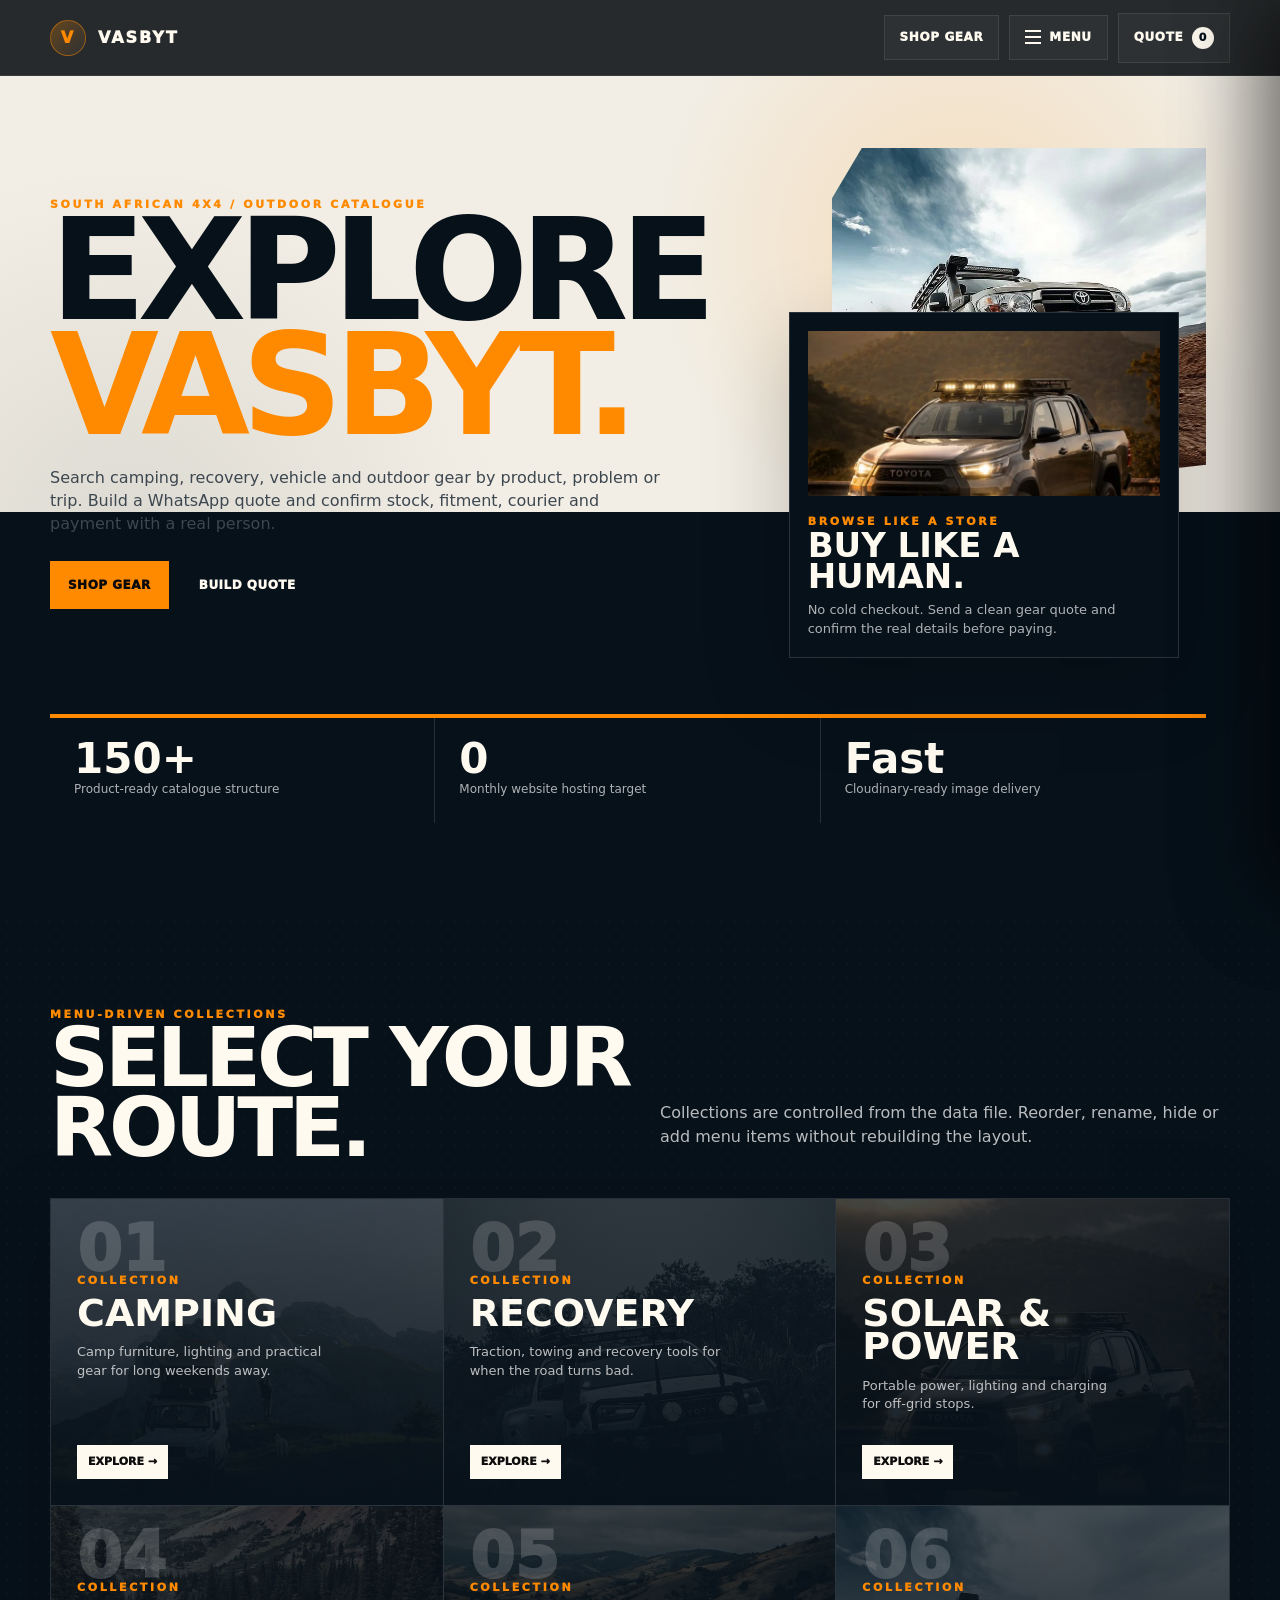
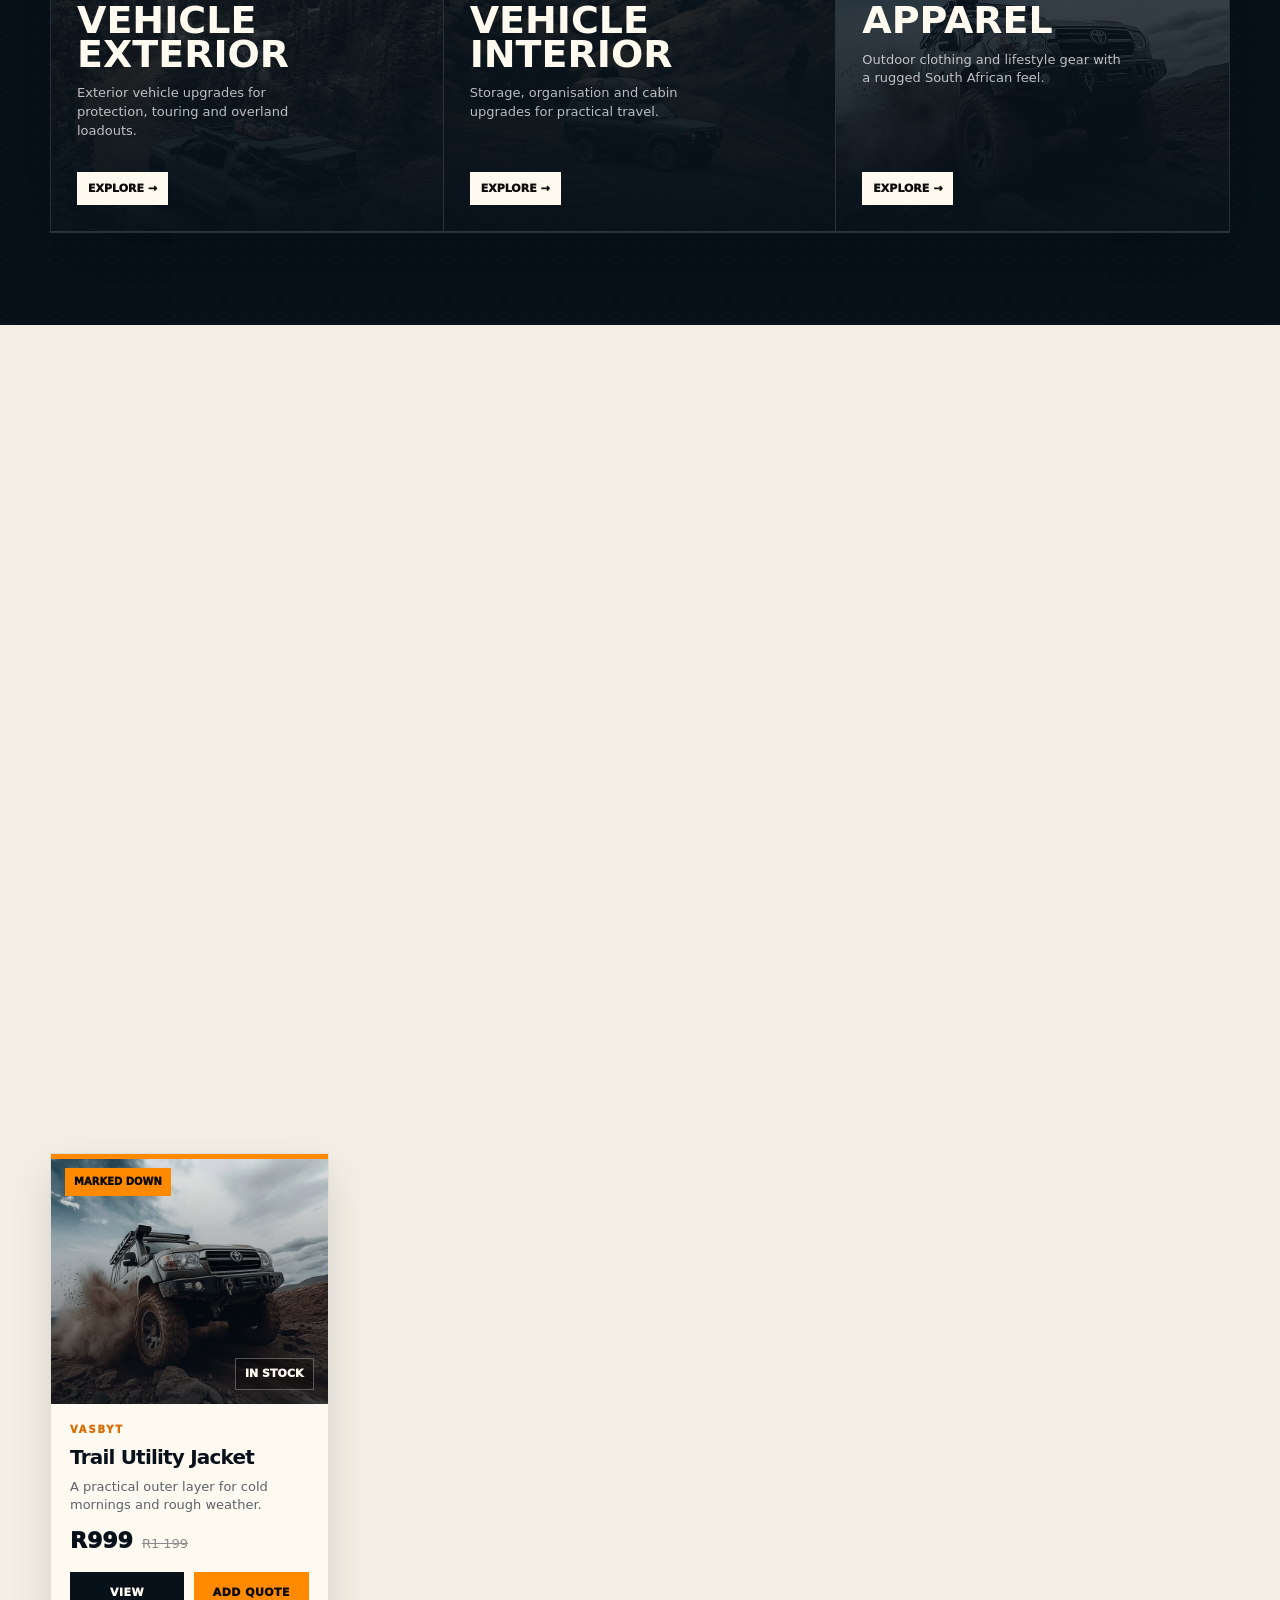
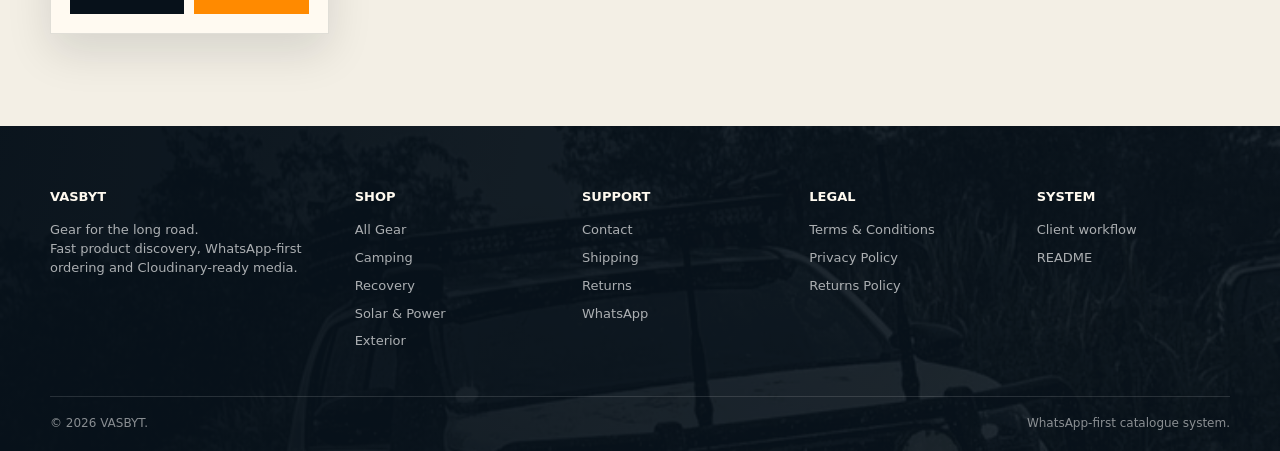
==== commit b2f06b20: "Add files via upload" ====
--- a/index.html
+++ b/index.html
@@ -1,55 +1,13 @@
-<!doctype html>
-<html lang="en">
-<head>
-  <meta charset="utf-8"><meta name="viewport" content="width=device-width, initial-scale=1">
-  <title>VASBYT | Premium Outdoor & 4x4 Gear</title>
-  <meta name="description" content="Premium WhatsApp-first outdoor and 4x4 product catalogue for Vasbyt.">
-  <link rel="stylesheet" href="assets/css/styles.css">
-</head>
-<body>
-  <header class="topbar">
-    <div class="container nav-shell">
-      <a class="brand" href="index.html"><span class="brand-mark">V</span><span>VASBYT</span></a>
-      <div class="nav-actions">
-        <button class="menu-trigger" data-menu-toggle aria-expanded="false"><span class="hamb"><i></i><i></i><i></i></span> Menu</button>
-        <button class="quote-pill" data-open-quote>Quote <span class="quote-dot" data-quote-count>0</span></button>
-      </div>
+<!doctype html><html lang="en"><head><meta charset="utf-8"><meta name="viewport" content="width=device-width,initial-scale=1"><title>VASBYT | Gear for the long road</title><meta name="description" content="Premium WhatsApp-first 4x4 and outdoor product catalogue for VASBYT."><link rel="stylesheet" href="assets/css/styles.css"></head><body>
+<header id="siteHeader" class="site-header"></header><div class="drawer-backdrop"></div><aside id="menuDrawer" class="drawer" aria-hidden="true"></aside><div class="quote-backdrop"></div><aside id="quoteDrawer" class="quote-drawer" aria-hidden="true"></aside>
+<main class="page">
+  <section class="hero">
+    <div class="container hero-grid">
+      <div class="reveal"><div class="eyebrow">South African 4x4 / outdoor catalogue</div><h1 class="mega">Explore <span class="accent">Vasbyt.</span></h1><p class="hero-copy">Search camping, recovery, vehicle and outdoor gear by product, problem or trip. Build a WhatsApp quote and confirm stock, fitment, courier and payment with a real person.</p><div class="hero-ctas"><a class="btn btn-orange" href="shop.html">Shop Gear</a><button class="btn" data-open-quote>Build Quote</button></div></div>
+      <div class="hero-media reveal"><img class="hero-main-img" src="assets/img/hero-action.webp" alt="4x4 vehicle on dirt road"><div class="hero-card"><img src="assets/img/hero-gold.webp" alt="Bakkie with offroad lights"><div class="eyebrow">Browse like a store</div><h3>Buy like a human.</h3><p>No cold checkout. Send a clean gear quote and confirm the real details before paying.</p></div></div>
+      <div class="stats reveal"><div class="stat"><strong>150+</strong><span>Product-ready catalogue structure</span></div><div class="stat"><strong>0</strong><span>Monthly website hosting target</span></div><div class="stat"><strong>Fast</strong><span>Cloudinary-ready image delivery</span></div></div>
     </div>
-  </header>
-  <div class="menu-overlay"></div><aside class="menu-drawer" data-menu-drawer></aside><div class="quote-modal" data-quote-modal></div>
-
-  <main>
-    <section class="home-hero">
-      <div class="container home-hero__grid">
-        <div class="home-copy">
-          <span class="micro">South African 4x4 / outdoor catalogue</span>
-          <h1>Explore <span class="accent">Vasbyt.</span></h1>
-          <p class="lead">A clean, searchable gear catalogue for camping, recovery, vehicle and outdoor lifestyle products. Customers browse fast, build a quote and confirm stock, fitment and courier through WhatsApp.</p>
-          <div class="hero-actions"><a class="btn btn-copper" href="shop.html">Shop gear</a><a class="btn btn-ghost" href="contact.html">Contact Vasbyt</a></div>
-          <div class="stat-strip"><div class="stat"><b>150+</b><small>Product catalogue ready</small></div><div class="stat"><b>0</b><small>Monthly hosting target</small></div><div class="stat"><b>FAST</b><small>Cloudinary images</small></div></div>
-        </div>
-        <div class="home-visual" data-hero-bg>
-          <div class="home-visual-card"><span class="micro">WhatsApp-first commerce</span><h3>Search. Filter. Quote.</h3><p>Built for gear buyers who first want to confirm stock, fitment, courier and payment method.</p></div>
-        </div>
-      </div>
-    </section>
-
-    <section class="section">
-      <div class="container surface">
-        <div class="split-head"><div><span class="micro">Menu-driven collections</span><h2>Select your route.</h2></div><p>Collections are the main menu items. Reorder, rename, hide or add collections from one product data file.</p></div>
-        <div class="terrain-grid" data-collections></div>
-      </div>
-    </section>
-
-    <section class="section tight">
-      <div class="container">
-        <div class="split-head"><div><span class="micro">Recommended gear</span><h2>Built for the next trip.</h2></div><p>Cloudinary-ready images, marked-down pricing, stock status and WhatsApp quote actions.</p></div>
-        <div class="product-grid" data-featured></div>
-      </div>
-    </section>
-  </main>
-
-  <footer class="footer"><div class="footer-bg" data-footer-bg></div><div class="container footer-inner"><div><h4>VASBYT</h4><p>Adventure gear for the long road. Premium catalogue with WhatsApp-first ordering.</p></div><div><h4>Shop</h4><a href="shop.html">All Gear</a><a href="shop.html?collection=camping">Camping</a><a href="shop.html?collection=recovery">Recovery</a></div><div><h4>Support</h4><a href="contact.html">Contact</a><a href="contact.html#shipping">Shipping</a><a href="terms.html#returns">Returns</a></div><div><h4>Legal</h4><a href="terms.html">Terms & Conditions</a><a href="terms.html#privacy">Privacy Policy</a><a href="terms.html#returns">Returns Policy</a></div><div><h4>System</h4><a href="docs/client-workflow.md">Client workflow</a><a href="README.md">README</a></div></div><div class="copyright"><div class="container"><span>© VASBYT. All rights reserved.</span><span>WhatsApp-first catalogue prototype.</span></div></div></footer>
-  <script src="data/store-data.js"></script><script src="assets/js/app.js"></script>
-</body>
-</html>
+  </section>
+  <section class="section dark-panel"><div class="container"><div class="section-head reveal"><div><div class="eyebrow">Menu-driven collections</div><h2 class="section-title">Select your route.</h2></div><p class="lead">Collections are controlled from the data file. Reorder, rename, hide or add menu items without rebuilding the layout.</p></div><div id="homeCollections" class="routes-grid stagger"></div></div></section>
+  <section class="featured"><div class="container"><div class="section-head reveal"><div><div class="eyebrow">Recommended gear</div><h2 class="section-title">Built for the next trip.</h2></div><p class="paper-lead">Fast product cards with Cloudinary-ready images, marked-down pricing, stock status and quote actions.</p></div><div id="featuredProducts" class="product-grid stagger"></div></div></section>
+</main><footer id="siteFooter" class="site-footer"></footer><script src="data/store-data.js"></script><script src="assets/js/app.js"></script></body></html>
--- a/assets/css/styles.css
+++ b/assets/css/styles.css
@@ -1,58 +1,20 @@
-@import url('https://fonts.googleapis.com/css2?family=Barlow+Condensed:wght@700;800;900&family=Inter:wght@500;600;700;800;900&display=swap');
-
 :root{
-  --ink:#081726;
-  --ink2:#0d2232;
-  --night:#030608;
-  --paper:#efede5;
-  --paper2:#faf8f1;
-  --muted:#687276;
-  --line:rgba(8,23,38,.14);
-  --white:#fffdf6;
-  --orange:#ff8700;
-  --orange2:#ffad35;
-  --steel:#d8dee2;
-  --max:1180px;
-  --shadow:0 24px 70px rgba(8,18,24,.22);
+  --ink:#07111a; --ink-2:#0b1620; --ink-3:#101c26;
+  --paper:#f3efe5; --paper-2:#e9e1d2; --white:#fffaf0;
+  --orange:#ff8a00; --orange-2:#d96d08; --sand:#c7b89b;
+  --muted:#5f6870; --line:rgba(7,17,26,.14); --line-dark:rgba(255,255,255,.13);
+  --shadow:0 28px 80px rgba(0,0,0,.22); --shadow-soft:0 14px 40px rgba(7,17,26,.12);
+  --max:1180px; --header:76px;
+  --condensed:'Arial Narrow','Roboto Condensed','Impact',system-ui,sans-serif;
+  --sans:Inter,ui-sans-serif,system-ui,-apple-system,BlinkMacSystemFont,'Segoe UI',sans-serif;
 }
-*{box-sizing:border-box}
-html{scroll-behavior:smooth}
-body{margin:0;font-family:Inter,system-ui,sans-serif;background:var(--paper);color:var(--ink);line-height:1.35;overflow-x:hidden}
-body:before{content:"";position:fixed;inset:0;z-index:-2;background:linear-gradient(180deg,#f7f4ec 0%,#e9e6dc 100%)}
-body:after{content:"";position:fixed;inset:0;z-index:-1;opacity:.22;background-image:radial-gradient(#0b243626 .8px,transparent .9px);background-size:11px 11px;pointer-events:none}
-a{text-decoration:none;color:inherit}img{display:block;max-width:100%}button,input,select{font:inherit}.container{width:min(var(--max),calc(100% - 44px));margin-inline:auto}.section{padding:86px 0}.tight{padding:54px 0}.micro{display:block;text-transform:uppercase;letter-spacing:.19em;font-weight:950;color:var(--orange);font-size:.72rem}.muted{color:var(--muted)}
-h1,h2,h3{font-family:'Barlow Condensed',Inter,sans-serif;text-transform:uppercase;line-height:.86;margin:0;letter-spacing:-.025em}h1{font-size:clamp(4.5rem,12vw,11rem)}h2{font-size:clamp(3.2rem,8vw,6.8rem)}h3{font-size:1.75rem}p{margin:0;color:#586266}.lead{font-size:1.05rem;max-width:620px;color:#506066}.split-head{display:grid;grid-template-columns:minmax(0,1fr) minmax(280px,420px);gap:30px;align-items:end;margin-bottom:32px}.grid-2{display:grid;grid-template-columns:1fr 1fr;gap:36px}.grid-3{display:grid;grid-template-columns:repeat(3,1fr);gap:20px}.grid-1{display:grid;gap:16px}
-
-/* Header */
-.topbar{position:relative;z-index:70;background:#05090c;border-bottom:1px solid rgba(255,255,255,.08)}
-.nav-shell{height:72px;display:flex;align-items:center;justify-content:space-between;gap:16px}.brand{display:flex;align-items:center;gap:12px;color:var(--white);font-weight:950;letter-spacing:.13em}.brand-mark{width:40px;height:40px;border-radius:50%;display:grid;place-items:center;background:#101417;border:2px solid rgba(255,135,0,.65);color:var(--orange);font-family:'Barlow Condensed';font-size:1.25rem}.brand span:last-child{font-size:.9rem}.nav-actions{display:flex;align-items:center;gap:10px}.menu-trigger,.quote-pill{height:42px;border:0;border-radius:4px;padding:0 15px;font-weight:950;display:inline-flex;align-items:center;gap:10px;cursor:pointer;text-transform:none}.menu-trigger{background:var(--orange);color:#07111a}.quote-pill{background:#101821;color:#fff;box-shadow:inset 0 0 0 1px rgba(255,255,255,.14)}.hamb{width:18px;display:grid;gap:4px}.hamb i{height:2px;background:currentColor}.quote-dot{min-width:21px;height:21px;border-radius:50%;display:grid;place-items:center;background:var(--white);color:#07111a;font-size:.75rem}
-
-/* Drawer */
-.menu-overlay,.quote-modal{display:none}.menu-open .menu-overlay{display:block;position:fixed;inset:0;background:rgba(0,0,0,.58);z-index:80}.menu-drawer{position:fixed;top:0;right:0;width:min(560px,94vw);height:100vh;background:#081018;color:#fff;z-index:90;transform:translateX(105%);transition:.34s cubic-bezier(.2,.8,.2,1);padding:30px;overflow:auto;border-left:1px solid rgba(255,255,255,.12);box-shadow:-40px 0 120px #000}.menu-open .menu-drawer{transform:translateX(0)}.drawer-head{display:flex;align-items:flex-start;justify-content:space-between;gap:22px;margin-bottom:24px}.drawer-head h2{font-size:3.8rem;color:#fff}.icon-close{width:52px;height:52px;border-radius:50%;border:1px solid rgba(255,255,255,.18);background:#ffffff08;color:#fff;font-size:1.8rem;cursor:pointer}.drawer-core{display:grid;grid-template-columns:repeat(3,1fr);gap:10px}.drawer-core a{padding:16px 14px;background:#111c24;border:1px solid rgba(255,255,255,.12);font-weight:950;text-transform:uppercase;font-size:.82rem}.drawer-core a:hover{background:var(--orange);color:#07111a}.drawer-core--stacked{grid-template-columns:1fr}.accordion{border:1px solid rgba(255,255,255,.14);background:#0c161d;margin:14px 0;overflow:hidden}.accordion summary{cursor:pointer;list-style:none;padding:18px;font-weight:950;text-transform:uppercase;letter-spacing:.06em;display:flex;justify-content:space-between}.drawer-collections{display:grid;gap:10px;padding:0 14px 16px}.drawer-collection{display:grid;grid-template-columns:96px 1fr auto;gap:14px;align-items:center;padding:10px;background:#111c24;color:#fff;border:1px solid rgba(255,255,255,.12)}.drawer-collection__image{height:78px;background-size:cover;background-position:center;filter:saturate(.92) contrast(1.08)}.drawer-collection b{text-transform:uppercase;font-family:'Barlow Condensed';font-size:1.55rem}.drawer-collection small{display:block;color:#bcc7c9;line-height:1.22}.drawer-collection i{font-style:normal;font-weight:900;color:var(--orange);font-size:1.4rem}
-
-/* Clean homepage */
-.home-hero{background:linear-gradient(180deg,#f6f3eb 0 54%,#081725 54% 100%);position:relative;overflow:hidden}.home-hero__grid{position:relative;display:grid;grid-template-columns:.9fr .9fr;gap:42px;align-items:center;min-height:680px;padding:74px 0 92px}.home-copy{position:relative;z-index:2}.home-copy h1{color:#071725}.home-copy h1 .accent{color:var(--orange)}.home-copy p{margin-top:20px}.hero-actions{display:flex;gap:12px;flex-wrap:wrap;margin-top:28px}.btn{display:inline-flex;align-items:center;justify-content:center;gap:10px;border:0;cursor:pointer;border-radius:4px;padding:14px 20px;font-weight:950;transition:.18s;text-transform:uppercase;letter-spacing:.02em;font-size:.88rem}.btn-copper{background:var(--orange);color:#07111a}.btn-steel{background:var(--ink);color:#fff}.btn-ghost{background:transparent;color:inherit;border:2px solid currentColor}.btn:hover{transform:translateY(-2px)}.btn-wide{width:100%;margin-top:10px}.home-visual{min-height:500px;background-size:cover;background-position:center;position:relative;box-shadow:var(--shadow);border-bottom:12px solid var(--orange)}.home-visual:after{content:"";position:absolute;inset:0;background:linear-gradient(90deg,rgba(8,23,38,.1),rgba(8,23,38,.45))}.home-visual-card{position:absolute;left:-48px;bottom:34px;width:min(360px,82%);background:#071725;color:#fff;padding:26px;border-left:7px solid var(--orange);box-shadow:0 22px 60px rgba(0,0,0,.38);z-index:2}.home-visual-card h3{font-size:2.5rem;color:#fff;margin:8px 0}.home-visual-card p{color:#c7d1d5}
-.stat-strip{display:grid;grid-template-columns:repeat(3,1fr);background:#071725;color:#fff;box-shadow:var(--shadow);margin-top:42px;max-width:620px}.stat{padding:20px 22px;border-right:1px solid rgba(255,255,255,.13)}.stat:last-child{border-right:0}.stat b{font-family:'Barlow Condensed';font-size:2.8rem;color:#fff;line-height:.8}.stat small{display:block;color:#bdc8cd;margin-top:8px}
-
-/* Collections */
-.surface{background:#071725;color:#fff;padding:44px;position:relative;overflow:hidden;box-shadow:var(--shadow)}.surface:before{content:"";position:absolute;inset:0;opacity:.18;background:radial-gradient(#fff 1px,transparent 1px);background-size:12px 12px}.surface>*{position:relative}.surface p{color:#c6d0d3}.surface h2,.surface h3{color:#fff}.terrain-grid{display:grid;grid-template-columns:repeat(3,1fr);gap:0;margin-top:28px;border:1px solid rgba(255,255,255,.12)}.terrain-card{min-height:250px;position:relative;overflow:hidden;padding:24px;display:flex;flex-direction:column;justify-content:space-between;color:#fff;background:#101820;border-right:1px solid rgba(255,255,255,.13);border-bottom:1px solid rgba(255,255,255,.13)}.terrain-card:nth-child(3n){border-right:0}.terrain-card:before{content:"";position:absolute;inset:0;background-image:linear-gradient(180deg,rgba(5,8,10,.35),rgba(5,8,10,.88)),var(--terrain);background-size:cover;background-position:center;transition:.35s}.terrain-card:hover:before{transform:scale(1.07);filter:saturate(1.15)}.terrain-card:nth-child(2),.terrain-card:nth-child(5){background:linear-gradient(180deg,#ff8a00,#071725)}.terrain-card>*{position:relative}.terrain-card__count{font-family:'Barlow Condensed';font-size:4.4rem;line-height:.75;color:rgba(255,255,255,.25);font-weight:900}.terrain-card h3{font-size:3rem}.terrain-card p{color:#f4f1e8;max-width:270px}.terrain-card b{display:inline-flex;width:max-content;margin-top:18px;background:#fff;color:#07111a;padding:10px 13px;text-transform:uppercase;font-size:.8rem}
-
-/* Shop finder */
-.shop-shell{padding:64px 0 38px}.shop-card{background:#071725;color:#fff;box-shadow:var(--shadow);display:grid;grid-template-columns:minmax(0,.9fr) minmax(340px,.8fr);min-height:420px;overflow:hidden}.shop-card__copy{padding:46px}.shop-card h1{color:#fff;font-size:clamp(4.8rem,11vw,9rem);max-width:620px}.shop-card p{color:#c8d3d7;margin-top:14px}.shop-card__image{background-size:cover;background-position:center;position:relative}.shop-card__image:after{content:"";position:absolute;inset:0;background:linear-gradient(90deg,#071725 0%,rgba(7,23,37,.06) 60%)}.finder-panel{background:#fff;color:var(--ink);box-shadow:0 18px 46px rgba(0,0,0,.14);padding:18px;border-left:8px solid var(--orange);margin-top:-28px;position:relative;z-index:3}.finder-row{display:grid;grid-template-columns:1fr 220px 200px;gap:10px}.input,.select{height:52px;border:1px solid #d9d8d1;background:#f4f2eb;color:var(--ink);padding:0 14px;font-weight:800}.chip-row{display:flex;flex-wrap:wrap;gap:8px;margin-top:14px}.chip{border:0;background:#e4e0d6;color:#071726;padding:10px 13px;border-radius:3px;font-weight:950;cursor:pointer;text-transform:uppercase;font-size:.76rem}.chip.active,.chip:hover{background:var(--orange);color:#07111a}.search-meta{margin-top:12px;color:#687273;font-size:.9rem;font-weight:700}
-.banner{position:relative;min-height:340px;overflow:hidden;background:#071726;color:#fff;padding:44px;display:flex;flex-direction:column;justify-content:flex-end;box-shadow:var(--shadow)}.banner-bg{position:absolute;inset:0;background-size:cover;background-position:center;filter:saturate(.85) contrast(1.05);opacity:.62}.banner:before{content:"";position:absolute;inset:0;background:linear-gradient(90deg,#071726 0%,rgba(7,23,38,.75) 52%,rgba(7,23,38,.12)),linear-gradient(180deg,transparent,#071726)}.banner>*{position:relative}.banner h1{font-size:clamp(4.8rem,11vw,9rem);color:#fff;max-width:760px}.banner p{color:#d9e2e5}.finder{position:relative;margin-top:-28px;z-index:4}
-
-/* Products */
-.product-grid{display:grid;grid-template-columns:repeat(4,1fr);gap:22px}.product-card{background:#fff;color:var(--ink);box-shadow:0 16px 34px rgba(0,0,0,.12);overflow:hidden;position:relative;transition:.2s}.product-card:hover{transform:translateY(-5px);box-shadow:0 26px 55px rgba(0,0,0,.18)}.product-card:before{content:"";position:absolute;top:0;left:0;right:0;height:6px;background:var(--orange);z-index:2}.product-media{height:230px;background:#111;position:relative;overflow:hidden}.product-media img,.product-art{width:100%;height:100%;object-fit:cover}.product-art{background-size:cover;background-position:center;display:grid;place-items:center;position:relative}.product-art:before{content:"";position:absolute;inset:0;background:linear-gradient(180deg,rgba(7,23,38,.16),rgba(7,23,38,.76))}.product-art span{position:relative;font-family:'Barlow Condensed';font-size:4.8rem;color:#fff}.badge{position:absolute;top:12px;left:12px;background:var(--orange);color:#07111a;padding:8px 10px;font-size:.68rem;font-weight:950;text-transform:uppercase}.product-body{padding:18px;background:#fff;color:#071726}.product-body .micro{color:#bf5d00}.product-body h3{font-size:1.52rem;min-height:48px}.product-body p{color:#596466;font-size:.9rem;min-height:52px;margin:8px 0 12px}.price-row{display:flex;align-items:baseline;gap:10px;border-top:1px solid #e6e6e1;padding-top:12px;margin:12px 0}.price{font-weight:950;font-size:1.35rem;color:#071726}.was{text-decoration:line-through;color:#899092}.product-actions{display:grid;grid-template-columns:1fr 1fr;gap:8px}.product-actions .btn{padding:11px 10px;font-size:.78rem}.empty-state{grid-column:1/-1;background:#fff;border-left:8px solid var(--orange);padding:30px;color:#071726;font-weight:900}
-
-/* Quote modal */
-.quote-open .quote-modal{display:block;position:fixed;inset:0;z-index:100}.modal-backdrop{position:absolute;inset:0;background:rgba(0,0,0,.65)}.quote-panel{position:absolute;right:20px;top:20px;bottom:20px;width:min(600px,calc(100% - 40px));overflow:auto;background:#071017;color:#fff;border:1px solid rgba(255,255,255,.16);padding:36px;box-shadow:var(--shadow)}.quote-panel h2{font-size:4.8rem;color:#fff}.quote-item{display:grid;grid-template-columns:minmax(0,1fr) auto;gap:18px;align-items:center;border-bottom:1px solid rgba(255,255,255,.12);padding:18px 0}.quote-item b{display:block;font-size:1.05rem}.quote-item small{display:block;color:#aebbc0;margin-top:4px}.quote-controls{display:grid;grid-template-columns:42px 34px 42px 42px;align-items:center;gap:6px}.quote-controls button{width:42px;height:42px;border:1px solid rgba(255,255,255,.22);background:#121d24;color:#fff;font-weight:950;font-size:1.1rem;display:grid;place-items:center;cursor:pointer}.quote-controls b{text-align:center;font-size:1.05rem}.quote-actions{margin-top:24px}.quote-actions .btn{height:58px;font-size:1rem}.quote-actions .btn-ghost{color:#fff}
-
-/* Other pages */
-.product-detail-grid{display:grid;grid-template-columns:1fr 1fr;gap:40px}.detail-media{min-height:560px;background:#111;overflow:hidden;box-shadow:var(--shadow)}.detail-media img,.detail-media .product-art{width:100%;height:560px;object-fit:cover}.detail-copy{padding:20px 0}.detail-copy h1{font-size:clamp(4rem,9vw,8rem)}.detail-price .price{font-size:2.4rem}.spec-panel,.info-card{background:#fff;color:var(--ink);padding:24px;border-left:8px solid var(--orange);box-shadow:0 14px 30px rgba(0,0,0,.08)}.spec-panel{margin:26px 0}.spec-panel p,.info-card p{color:#566063}.info-card h3{margin:8px 0}.image-slab{min-height:480px;background-size:cover;background-position:center;box-shadow:var(--shadow);position:relative}.image-slab:after{content:"";position:absolute;inset:0;background:linear-gradient(180deg,transparent,rgba(7,23,38,.45))}.legal{max-width:900px;background:#fff;padding:46px;border-left:8px solid var(--orange);box-shadow:var(--shadow)}.legal h2{font-size:3rem;margin-top:32px}.legal p,.legal li{color:#566063}.legal ul{padding-left:20px}
-
-/* Footer */
-.footer{margin-top:70px;background:#071725;color:#fff;position:relative;overflow:hidden}.footer-bg{position:absolute;inset:0;background-size:cover;background-position:center;filter:saturate(.45) contrast(1.05);opacity:.16}.footer:before{content:"";position:absolute;inset:0;background:linear-gradient(90deg,#071725 0 65%,rgba(255,135,0,.18))}.footer-inner{position:relative;padding:54px 0;display:grid;grid-template-columns:1.45fr repeat(4,1fr);gap:28px}.footer h4{font-family:'Barlow Condensed';font-size:1.55rem;text-transform:uppercase;margin:0 0 14px}.footer a,.footer p{display:block;color:#c5d0d3;margin:8px 0}.footer a:hover{color:var(--orange)}.copyright{position:relative;border-top:1px solid rgba(255,255,255,.12);padding:18px 0;color:#b6c2c6;font-size:.88rem}.copyright .container{display:flex;justify-content:space-between;gap:20px}
-
-@media(max-width:1050px){.product-grid{grid-template-columns:repeat(3,1fr)}.home-hero__grid,.shop-card{grid-template-columns:1fr}.home-visual{min-height:420px}.home-visual-card{left:24px}.terrain-grid{grid-template-columns:repeat(2,1fr)}.terrain-card:nth-child(3n){border-right:1px solid rgba(255,255,255,.13)}.split-head{grid-template-columns:1fr}.finder-row{grid-template-columns:1fr 1fr}.finder-row .input{grid-column:1/-1}}
-@media(max-width:760px){.container{width:min(var(--max),calc(100% - 28px))}.nav-shell{height:66px}.quote-pill{padding:0 12px}.section{padding:64px 0}.home-hero__grid{padding:52px 0 72px;min-height:auto}.home-copy h1{font-size:clamp(4.8rem,23vw,8rem)}.home-visual{min-height:360px}.stat-strip{grid-template-columns:1fr}.stat{border-right:0;border-bottom:1px solid rgba(255,255,255,.13)}.surface{padding:28px}.terrain-grid,.grid-2,.grid-3{grid-template-columns:1fr}.terrain-card{min-height:230px;border-right:0}.product-grid{grid-template-columns:repeat(2,1fr);gap:14px}.product-media{height:205px}.finder-row{grid-template-columns:1fr}.shop-card__copy{padding:32px}.footer-inner{grid-template-columns:1fr 1fr}.copyright .container{display:block}.product-detail-grid{grid-template-columns:1fr}.detail-media,.detail-media img,.detail-media .product-art{min-height:390px;height:390px}.quote-panel{right:10px;top:10px;bottom:10px;width:calc(100% - 20px);padding:24px}.quote-item{grid-template-columns:1fr}.quote-controls{justify-content:start}.quote-panel h2{font-size:3.8rem}}
-@media(max-width:520px){.product-grid{grid-template-columns:1fr}.product-media{height:270px}.drawer-core{grid-template-columns:1fr}.drawer-collection{grid-template-columns:88px 1fr auto}.footer-inner{grid-template-columns:1fr}h2{font-size:3.3rem}.home-visual-card{position:relative;left:auto;bottom:auto;width:100%;margin-top:18px}.home-visual{display:flex;align-items:end}.shop-card h1{font-size:4.5rem}.quote-controls{grid-template-columns:40px 32px 40px 40px}.quote-controls button{width:40px;height:40px}}
+*{box-sizing:border-box} html{scroll-behavior:smooth} body{margin:0;background:var(--paper);color:var(--ink);font-family:var(--sans);line-height:1.45;overflow-x:hidden} a{color:inherit;text-decoration:none} button,input,select,textarea{font:inherit} img{max-width:100%;display:block}.container{width:min(var(--max),calc(100% - 40px));margin:auto}.eyebrow{font-size:11px;text-transform:uppercase;letter-spacing:.24em;color:var(--orange);font-weight:950}.mega{font-family:var(--condensed);font-size:clamp(58px,11vw,148px);line-height:.82;letter-spacing:-.06em;text-transform:uppercase;margin:0}.section-title{font-family:var(--condensed);font-size:clamp(42px,7vw,82px);line-height:.86;letter-spacing:-.05em;text-transform:uppercase;margin:0}.lead{font-size:16px;color:rgba(255,255,255,.72);max-width:570px}.paper-lead{color:#49525a;max-width:560px}.btn{border:0;cursor:pointer;display:inline-flex;align-items:center;justify-content:center;gap:10px;padding:14px 18px;background:var(--ink);color:var(--white);font-weight:950;text-transform:uppercase;font-size:12px;letter-spacing:.04em;transition:.25s ease;min-height:48px}.btn:hover{transform:translateY(-2px);box-shadow:var(--shadow-soft)}.btn-orange{background:var(--orange);color:#090909}.btn-ghost{background:transparent;border:1px solid var(--line-dark);color:var(--white)}.btn-paper{background:var(--white);color:var(--ink)}.pill{border:1px solid var(--line);background:rgba(255,255,255,.7);padding:9px 12px;font-size:12px;font-weight:950;text-transform:uppercase}.site-header{height:var(--header);position:fixed;top:0;left:0;right:0;z-index:1000;background:rgba(5,10,13,.86);backdrop-filter:blur(16px);border-bottom:1px solid rgba(255,255,255,.08);transition:.3s ease}.site-header.is-scrolled{box-shadow:0 18px 42px rgba(0,0,0,.28);height:66px}.nav{height:100%;display:flex;align-items:center;justify-content:space-between;gap:18px}.brand{display:flex;align-items:center;gap:12px;color:var(--white);font-weight:950;letter-spacing:.12em;text-transform:uppercase}.mark{width:36px;height:36px;border-radius:50%;display:grid;place-items:center;background:linear-gradient(135deg,rgba(255,138,0,.28),rgba(255,255,255,.03));border:1px solid rgba(255,138,0,.45);color:var(--orange);font-weight:950}.nav-actions{display:flex;align-items:center;gap:10px}.nav-link{color:var(--white);font-size:12px;font-weight:950;text-transform:uppercase;letter-spacing:.05em;padding:13px 15px;border:1px solid rgba(255,255,255,.09);background:rgba(255,255,255,.03)}.icon-lines{display:grid;gap:4px}.icon-lines span{width:16px;height:2px;background:currentColor}.count{display:inline-grid;place-items:center;min-width:22px;height:22px;border-radius:999px;background:var(--white);color:var(--ink);font-size:11px;margin-left:4px}.page{padding-top:var(--header)}
+.hero{position:relative;background:linear-gradient(180deg,#f2eee5 0 52%,var(--ink) 52% 100%);min-height:780px;padding:72px 0 92px;overflow:hidden}.hero:before{content:"";position:absolute;inset:0;background:radial-gradient(circle at 75% 20%,rgba(255,138,0,.18),transparent 26%),radial-gradient(circle at 10% 55%,rgba(7,17,26,.09),transparent 30%);pointer-events:none}.hero-grid{position:relative;display:grid;grid-template-columns:1.05fr .95fr;align-items:center;gap:42px}.hero h1{color:var(--ink)}.hero h1 .accent{color:var(--orange);display:block}.hero-copy{color:#3d4750;max-width:620px;margin:22px 0 26px}.hero-ctas{display:flex;gap:12px;flex-wrap:wrap}.hero-media{position:relative;min-height:510px}.hero-main-img{position:absolute;right:0;top:0;width:82%;height:360px;object-fit:cover;box-shadow:var(--shadow);clip-path:polygon(8% 0,100% 0,100% 88%,0 100%,0 14%)}.hero-card{position:absolute;right:6%;bottom:0;width:min(390px,88%);background:var(--ink);color:var(--white);border:1px solid rgba(255,255,255,.14);box-shadow:var(--shadow);padding:18px}.hero-card img{height:165px;width:100%;object-fit:cover;margin-bottom:18px}.hero-card h3{font-family:var(--condensed);font-size:34px;line-height:.9;margin:0 0 10px;text-transform:uppercase}.hero-card p{margin:0;color:rgba(255,255,255,.68);font-size:13px}.stats{grid-column:1/-1;display:grid;grid-template-columns:repeat(3,1fr);background:var(--ink);color:var(--white);border-top:4px solid var(--orange);margin-top:14px}.stat{padding:24px;border-right:1px solid var(--line-dark)}.stat:last-child{border-right:0}.stat strong{display:block;font-family:var(--condensed);font-size:42px;line-height:.8}.stat span{font-size:12px;color:rgba(255,255,255,.68)}
+.section{padding:92px 0}.dark-panel{background:var(--ink);color:var(--white);position:relative;overflow:hidden}.dark-panel:before{content:"";position:absolute;inset:0;background-image:radial-gradient(rgba(255,255,255,.06) 1px,transparent 1px);background-size:14px 14px;opacity:.45}.section-head{position:relative;display:flex;justify-content:space-between;align-items:end;gap:28px;margin-bottom:34px}.section-head>*{position:relative}.routes-grid{position:relative;display:grid;grid-template-columns:repeat(3,1fr);border:1px solid var(--line-dark);box-shadow:var(--shadow)}.route-card{position:relative;min-height:250px;padding:26px;overflow:hidden;border-right:1px solid var(--line-dark);border-bottom:1px solid var(--line-dark);background:var(--ink-2);color:var(--white)}.route-card:nth-child(3n){border-right:0}.route-card img{position:absolute;inset:0;width:100%;height:100%;object-fit:cover;opacity:.34;filter:saturate(.8)}.route-card:after{content:"";position:absolute;inset:0;background:linear-gradient(180deg,rgba(7,17,26,.25),rgba(7,17,26,.94))}.route-card:hover img{transform:scale(1.08);opacity:.52}.route-card img,.product-media img{transition:transform .7s ease, opacity .45s ease}.route-body{position:relative;z-index:1;height:100%;display:flex;flex-direction:column;justify-content:space-between}.route-no{font-family:var(--condensed);font-size:64px;line-height:.75;color:rgba(255,255,255,.17);font-weight:950}.route-card h3{font-family:var(--condensed);font-size:38px;text-transform:uppercase;line-height:.88;margin:8px 0}.route-card p{font-size:13px;color:rgba(255,255,255,.72);max-width:260px}.route-action{margin-top:18px;color:#0d0d0d;background:var(--white);display:inline-flex;width:max-content;padding:9px 11px;font-size:11px;text-transform:uppercase;font-weight:950}.route-card:hover .route-action{background:var(--orange)}
+.featured{padding:92px 0;background:var(--paper)}.product-grid{display:grid;grid-template-columns:repeat(4,1fr);gap:22px}.product-card{background:#fffaf1;border:1px solid rgba(7,17,26,.12);box-shadow:0 18px 42px rgba(7,17,26,.12);display:flex;flex-direction:column;min-height:100%;position:relative;overflow:hidden;transition:.25s ease}.product-card:hover{transform:translateY(-7px);box-shadow:0 28px 68px rgba(7,17,26,.18)}.product-card:before{content:"";position:absolute;top:0;left:0;right:0;height:5px;background:var(--orange);z-index:2}.product-media{position:relative;height:250px;overflow:hidden;background:var(--ink)}.product-media img{width:100%;height:100%;object-fit:cover;filter:saturate(.85) contrast(1.03)}.product-card:hover .product-media img{transform:scale(1.08)}.product-media:after{content:"";position:absolute;inset:0;background:linear-gradient(180deg,rgba(7,17,26,.08),rgba(7,17,26,.72))}.badge{position:absolute;top:14px;left:14px;z-index:1;background:var(--orange);color:#0b0b0b;padding:7px 9px;font-size:10px;font-weight:950;text-transform:uppercase}.stock{position:absolute;right:14px;bottom:14px;z-index:1;color:var(--white);font-size:11px;font-weight:950;text-transform:uppercase;border:1px solid rgba(255,255,255,.3);background:rgba(0,0,0,.35);padding:7px 9px}.product-body{padding:19px;display:flex;flex-direction:column;gap:10px;flex:1}.meta{font-size:10px;text-transform:uppercase;letter-spacing:.18em;color:var(--orange-2);font-weight:950}.product-card h3{margin:0;font-size:20px;line-height:1.02;letter-spacing:-.04em}.product-card p{margin:0;color:#5b6268;font-size:13px}.price-row{margin-top:auto;display:flex;align-items:baseline;gap:9px}.price{font-weight:950;font-size:22px}.was{color:#8b8b8b;text-decoration:line-through;font-size:13px}.card-actions{display:grid;grid-template-columns:1fr 1fr;gap:10px;margin-top:5px}.card-actions .btn{min-height:42px;padding:10px;font-size:11px}.card-actions .btn:first-child{background:var(--ink);color:var(--white)}
+.shop-hero{background:var(--ink);color:var(--white);padding:70px 0 44px;position:relative;overflow:hidden}.shop-hero:before{content:"";position:absolute;inset:0;background:linear-gradient(90deg,rgba(7,17,26,.94),rgba(7,17,26,.65)),url('../img/hero-action.webp') center/cover;opacity:.9}.shop-hero .container{position:relative}.finder{background:#fff;border-left:5px solid var(--orange);box-shadow:var(--shadow-soft);padding:18px;margin-top:-30px;position:relative;z-index:2}.finder-grid{display:grid;grid-template-columns:1fr 220px 190px;gap:12px}.finder input,.finder select{height:52px;border:1px solid rgba(7,17,26,.14);background:#f7f4ec;padding:0 15px;font-weight:800;color:var(--ink);outline:none}.chips{display:flex;gap:9px;flex-wrap:wrap;margin-top:13px}.chip{border:1px solid rgba(7,17,26,.13);background:#eee8db;padding:10px 13px;cursor:pointer;font-size:12px;font-weight:950;text-transform:uppercase}.chip.active,.chip:hover{background:var(--orange);color:#090909}.results-note{font-size:13px;margin-top:12px;color:#59616a}.shop-products{padding:55px 0 100px}.empty-state{padding:50px;border:1px solid var(--line);background:#fff;color:#303840}
+.drawer-backdrop,.quote-backdrop{position:fixed;inset:0;background:rgba(0,0,0,.58);opacity:0;pointer-events:none;transition:.25s ease;z-index:1400}.drawer,.quote-drawer{position:fixed;top:0;right:0;height:100dvh;background:var(--ink);color:var(--white);z-index:1500;transform:translateX(102%);transition:.35s cubic-bezier(.2,.8,.2,1);box-shadow:-30px 0 80px rgba(0,0,0,.35);overflow:auto}.drawer{width:min(620px,100%);padding:34px}.quote-drawer{width:min(560px,100%);padding:34px}.drawer-open .drawer,.quote-open .quote-drawer{transform:none}.drawer-open .drawer-backdrop,.quote-open .quote-backdrop{opacity:1;pointer-events:auto}.drawer-top,.quote-top{display:flex;align-items:flex-start;justify-content:space-between;gap:20px;margin-bottom:28px}.close-btn{width:52px;height:52px;border:1px solid var(--line-dark);background:transparent;color:var(--white);font-size:30px;cursor:pointer}.drawer h2,.quote-drawer h2{font-family:var(--condensed);font-size:64px;line-height:.82;text-transform:uppercase;margin:0}.drawer-routes{display:grid;gap:12px}.drawer-route{display:grid;grid-template-columns:110px 1fr;gap:14px;align-items:center;border:1px solid var(--line-dark);padding:10px;background:rgba(255,255,255,.04)}.drawer-route img{width:110px;height:82px;object-fit:cover}.drawer-route h3{margin:0;font-size:20px;text-transform:uppercase}.drawer-route p{margin:4px 0 0;color:rgba(255,255,255,.64);font-size:12px}.drawer-links{display:grid;grid-template-columns:repeat(2,1fr);gap:10px;margin-top:22px}.drawer-links a{padding:15px;border:1px solid var(--line-dark);font-weight:950;text-transform:uppercase;font-size:12px}.quote-list{display:grid;gap:0}.quote-item{display:grid;grid-template-columns:1fr auto;gap:18px;align-items:center;padding:18px 0;border-bottom:1px solid var(--line-dark)}.quote-item h4{margin:0;font-size:18px;line-height:1.15}.quote-item p{margin:4px 0 0;color:rgba(255,255,255,.65)}.qty{display:grid;grid-template-columns:42px 34px 42px 42px;align-items:center}.qty button,.qty span{height:42px;border:1px solid rgba(255,255,255,.18);display:grid;place-items:center;background:rgba(255,255,255,.04);color:var(--white);font-weight:950}.qty button{cursor:pointer}.qty button:hover{background:var(--orange);color:#050505}.quote-total{display:flex;justify-content:space-between;align-items:center;padding:22px 0;font-size:18px;border-bottom:1px solid var(--line-dark)}.quote-actions{display:grid;gap:12px;margin-top:24px}.quote-actions .btn{width:100%;min-height:60px}.empty-quote{padding:34px;border:1px solid var(--line-dark);color:rgba(255,255,255,.68)}
+.inner-page{padding:86px 0;background:var(--paper)}.page-grid{display:grid;grid-template-columns:.9fr 1.1fr;gap:48px;align-items:start}.content-card{background:#fff;border:1px solid var(--line);box-shadow:var(--shadow-soft);padding:32px}.content-card h2{font-family:var(--condensed);font-size:44px;line-height:.9;text-transform:uppercase;margin:0 0 16px}.content-card p,.content-card li{color:#4c555d}.contact-list{display:grid;gap:12px}.contact-row{padding:16px;border:1px solid var(--line);background:#fffaf1}.terms-wrap{max-width:860px}.terms-wrap h2{font-family:var(--condensed);font-size:40px;text-transform:uppercase;margin-top:38px}.product-detail{display:grid;grid-template-columns:1fr 1fr;gap:38px}.detail-media img{height:620px;width:100%;object-fit:cover;box-shadow:var(--shadow-soft)}.detail-info{background:#fff;padding:34px;border:1px solid var(--line);box-shadow:var(--shadow-soft)}.detail-info h1{font-family:var(--condensed);font-size:64px;line-height:.86;text-transform:uppercase;margin:10px 0}.specs{display:grid;gap:10px;margin:20px 0}.specs li{background:#f4efe4;padding:12px}.site-footer{background:var(--ink);color:var(--white);position:relative;overflow:hidden}.site-footer:before{content:"";position:absolute;inset:0;background:linear-gradient(90deg,rgba(7,17,26,.96),rgba(7,17,26,.85)),url('../img/hero-mud.webp') center/cover;opacity:.86}.footer-grid{position:relative;padding:62px 0 36px;display:grid;grid-template-columns:1.4fr repeat(4,1fr);gap:34px}.footer-grid h4{margin:0 0 14px;text-transform:uppercase;font-size:13px}.footer-grid p,.footer-grid a{display:block;color:rgba(255,255,255,.66);font-size:13px;margin:0 0 9px}.footer-bottom{position:relative;border-top:1px solid var(--line-dark);padding:18px 0;color:rgba(255,255,255,.52);font-size:12px;display:flex;justify-content:space-between}.reveal{opacity:0;transform:translateY(28px);transition:opacity .75s ease, transform .75s ease}.reveal.in{opacity:1;transform:none}.stagger > *{transition-delay:calc(var(--i,0) * 70ms)}
+@media (max-width: 980px){.hero{min-height:auto}.hero-grid,.page-grid,.product-detail{grid-template-columns:1fr}.hero-media{min-height:430px}.stats,.routes-grid,.product-grid,.footer-grid{grid-template-columns:repeat(2,1fr)}.route-card:nth-child(3n){border-right:1px solid var(--line-dark)}.finder-grid{grid-template-columns:1fr}.mega{font-size:clamp(58px,18vw,110px)}.section-head{display:block}.section-head .paper-lead,.section-head .lead{margin-top:14px}.nav-link.shop-link{display:none}}
+@media (max-width: 620px){.container{width:min(100% - 26px,var(--max))}.site-header{height:64px}.page{padding-top:64px}.hero{padding:42px 0 68px}.hero-grid{gap:20px}.hero-main-img{width:100%;height:260px;clip-path:none}.hero-card{position:relative;right:auto;bottom:auto;width:100%;margin-top:280px}.stats,.routes-grid,.product-grid,.footer-grid{grid-template-columns:1fr}.route-card,.route-card:nth-child(3n){border-right:0}.product-media{height:310px}.finder{padding:13px}.drawer,.quote-drawer{padding:22px}.drawer h2,.quote-drawer h2{font-size:48px}.quote-item{grid-template-columns:1fr}.qty{width:max-content}.footer-bottom{display:block}.nav-actions{gap:6px}.nav-link{padding:11px 12px}.brand span:not(.mark){font-size:12px}.detail-media img{height:420px}}
+@media (prefers-reduced-motion: reduce){*{animation:none!important;transition:none!important;scroll-behavior:auto!important}.reveal{opacity:1;transform:none}}
